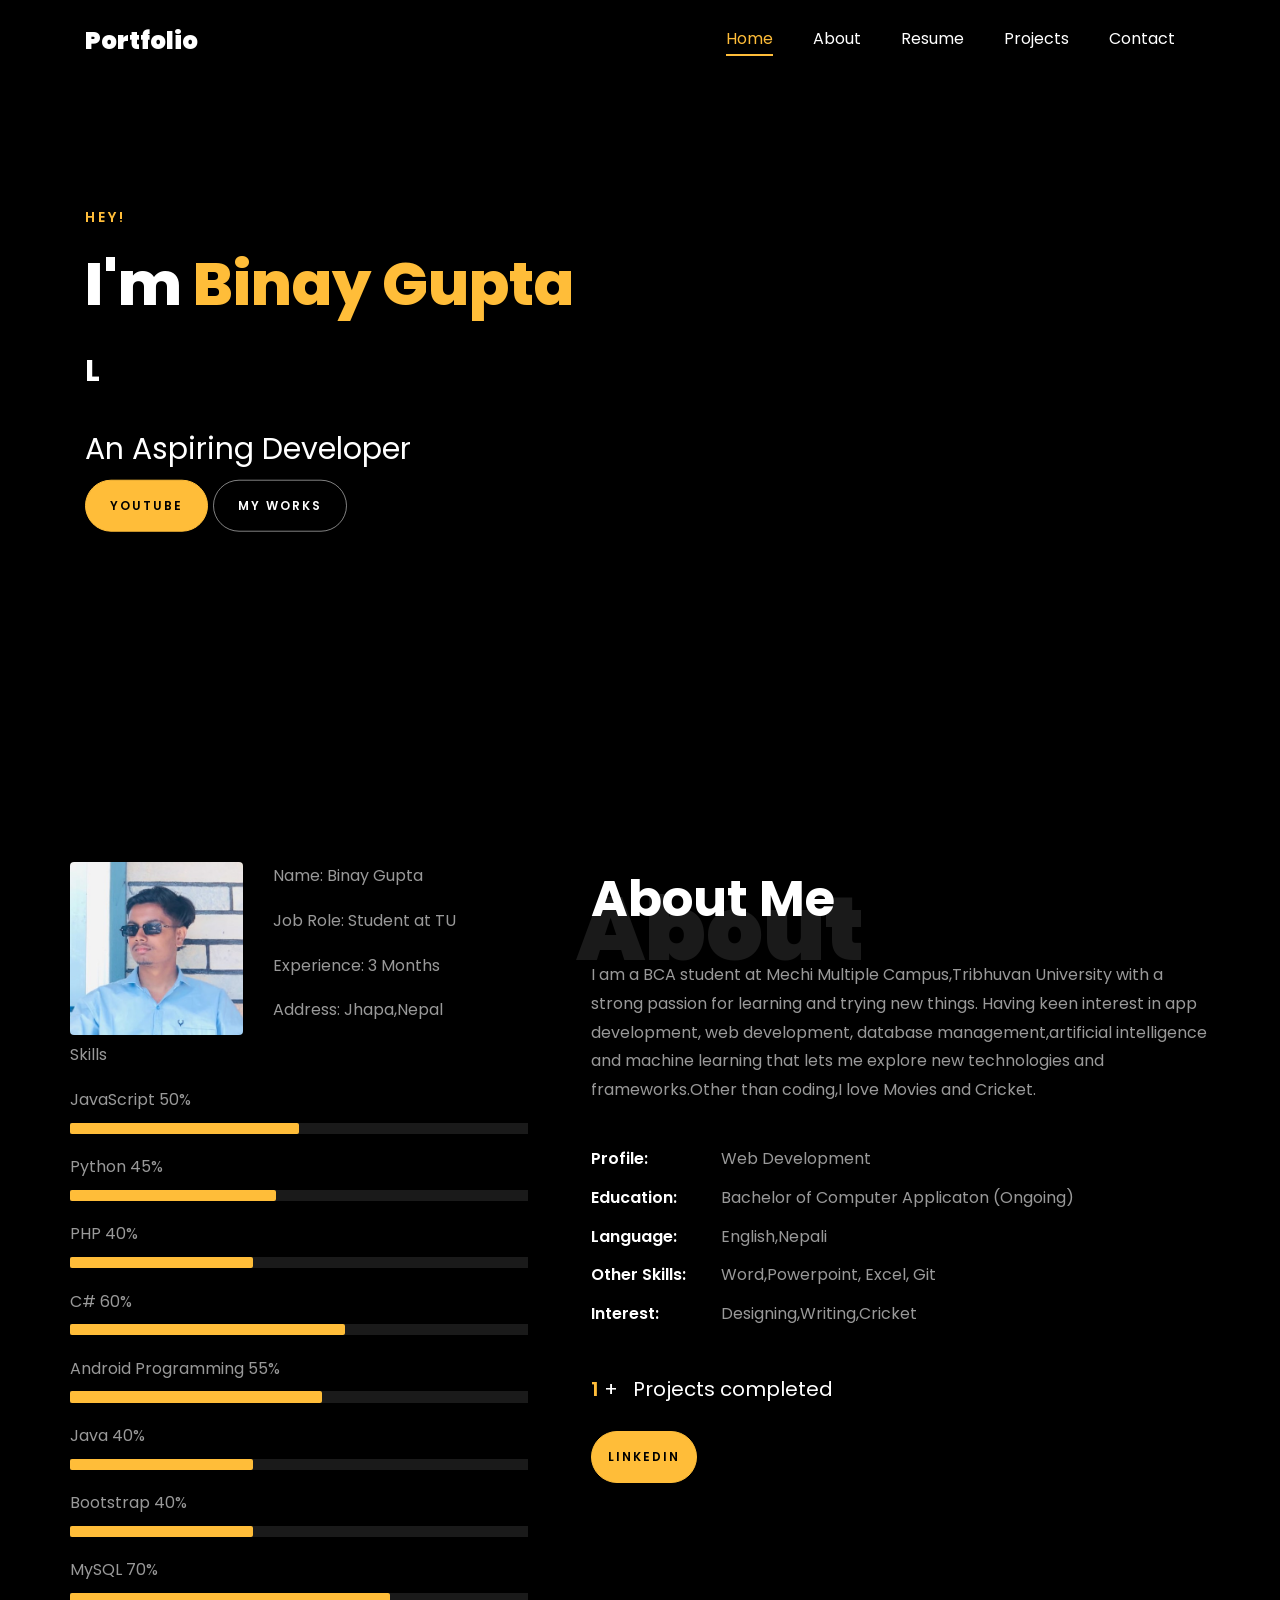
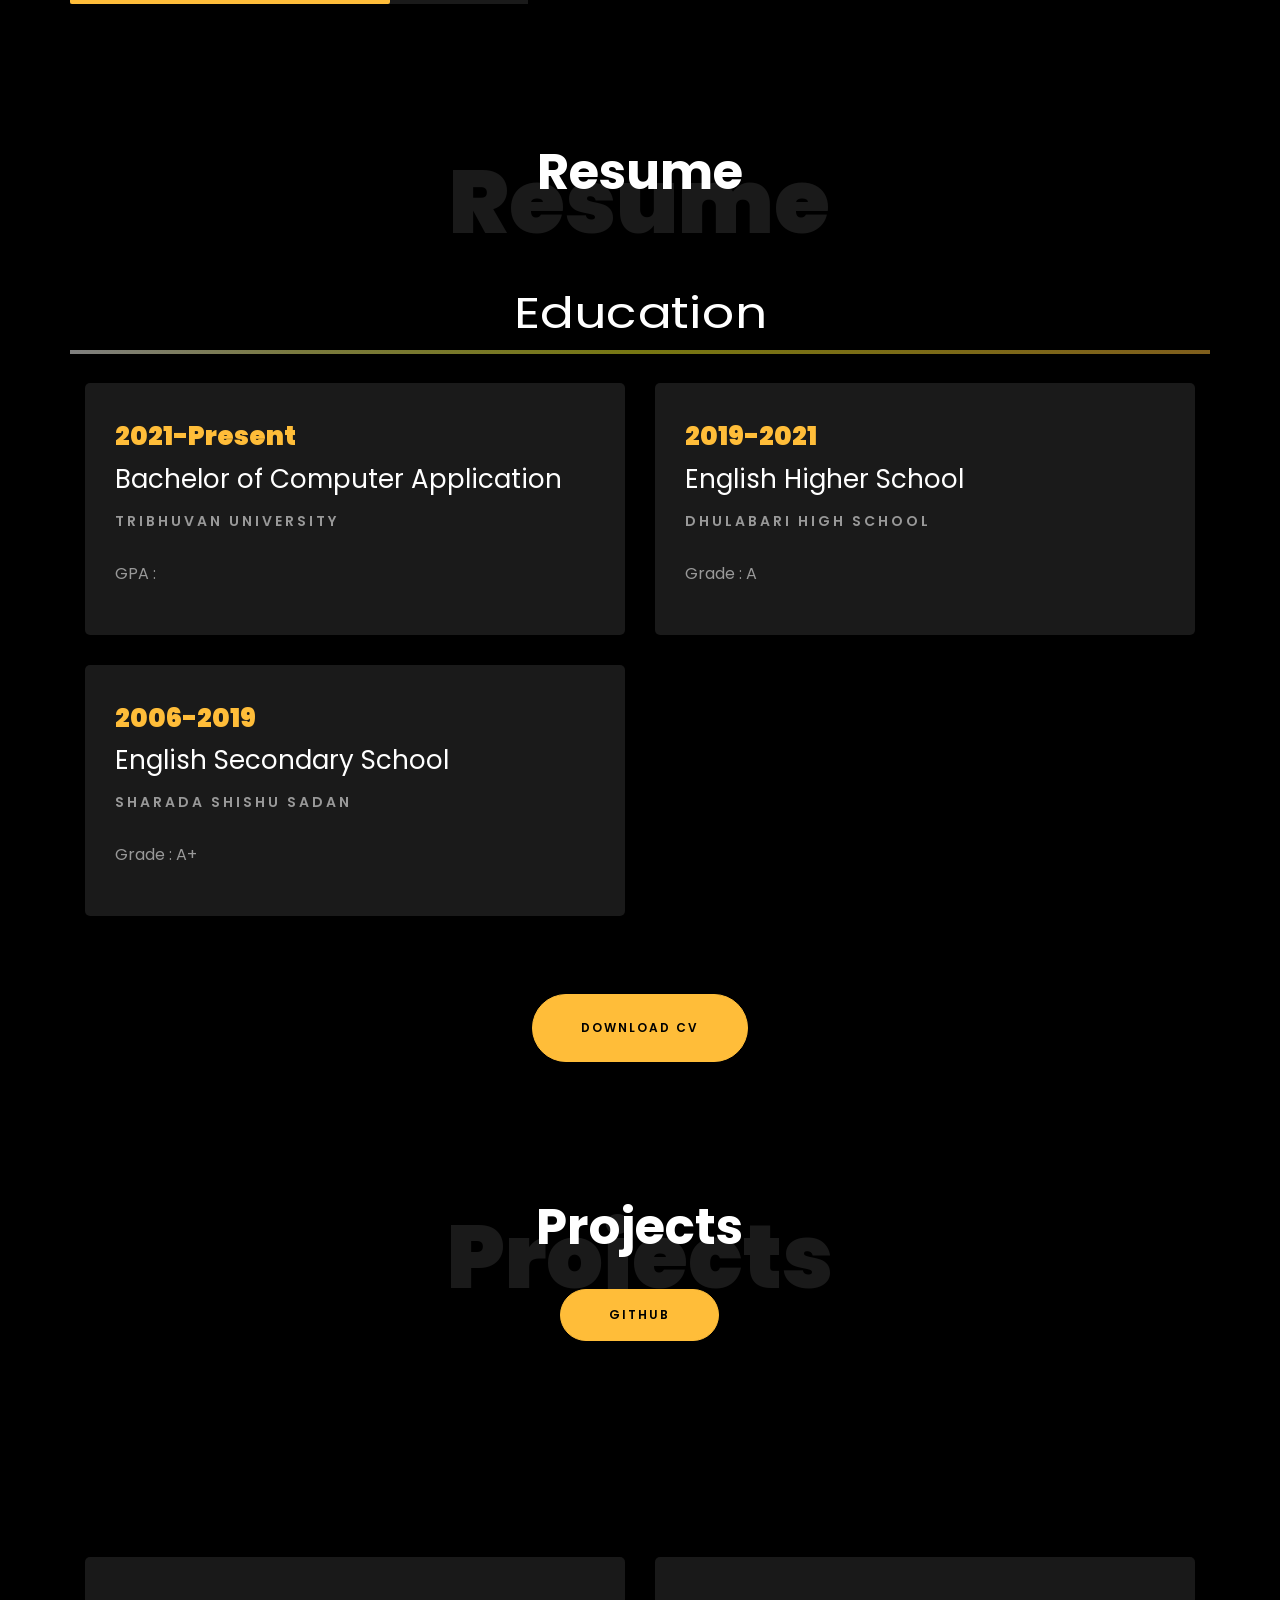
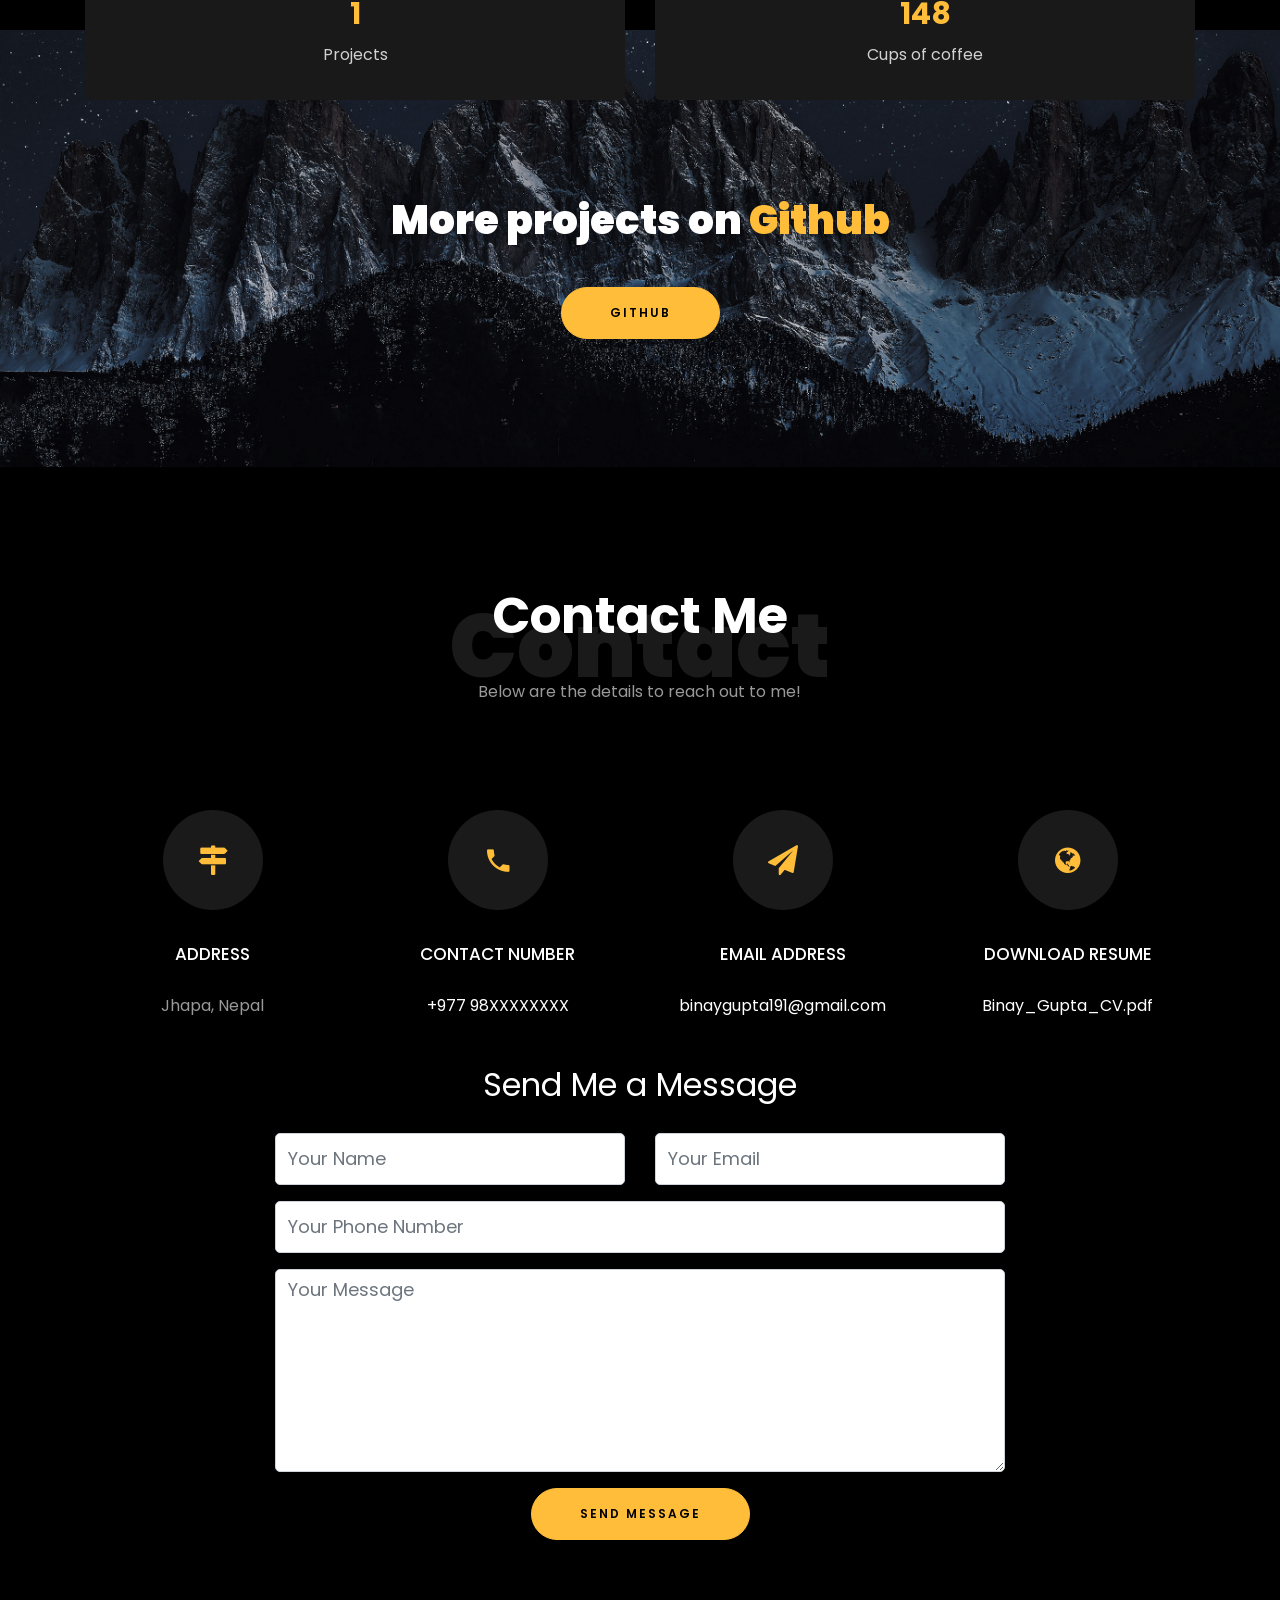
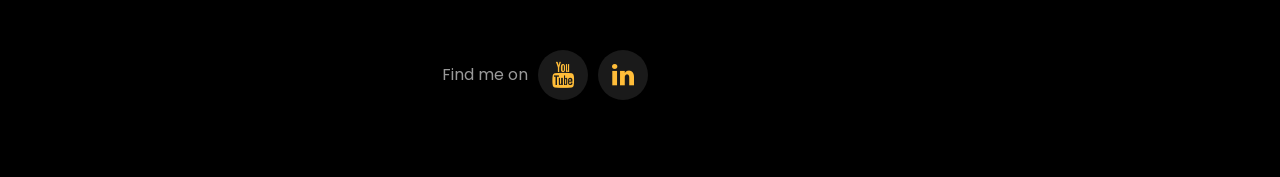
==== index.html @ c7f08f0a "Changed CV" ====
<!DOCTYPE html>
<html lang="en">
  <head>
    <title>Binay Gupta Portfolio</title>
    <meta charset="utf-8">
    <meta name="viewport" content="width=device-width, initial-scale=1, shrink-to-fit=no">
    
    <link href="https://fonts.googleapis.com/css?family=Poppins:100,200,300,400,500,600,700,800,900" rel="stylesheet">

    <link rel="stylesheet" href="css/open-iconic-bootstrap.min.css">
    <link rel="stylesheet" href="css/animate.css">
    
    <link rel="stylesheet" href="css/owl.carousel.min.css">
    <link rel="stylesheet" href="css/owl.theme.default.min.css">
    <link rel="stylesheet" href="css/magnific-popup.css">

    <link rel="stylesheet" href="css/aos.css">

    <link rel="stylesheet" href="css/ionicons.min.css">
    
    <link rel="stylesheet" href="css/flaticon.css">
    <link rel="stylesheet" href="css/icomoon.css">
    <link rel="stylesheet" href="css/style.css">



<style>

/*======================================
//--//-->   ABOUT
======================================*/

.about-mf .box-shadow-full {
  padding-top: 4rem;
  padding-bottom: 4rem;
}

.about-mf .about-img {
  margin-bottom: 2rem;
}

.about-mf .about-img img {
  margin-left: 10px;
}


.skill-mf .progress {
  /* background-color: #cde1f8; */
  margin: .5rem 0 1.2rem 0;
  border-radius: 0;
  height: .7rem;
}

.skill-mf .progress .progress-bar {
  height: .7rem;
  background-color: #ffbd39;
}


/* Animation styles */
#typing-animation {
  position: relative;
  font-size: 30px;
  font-weight: bold;
  color: rgb(255, 255, 255);
  overflow: hidden;
  white-space: nowrap;
  animation: typing 3s steps(20, end) infinite;
}

#typing-animation:before {
  content: "";
  /* position: absolute; */
  top: 0;
  left: 0;
  width: 0;
  height: 100%;
  background-color: #ccc;
  animation: typing-cursor 0.5s ease-in-out infinite;
}

@keyframes typing {
  from {
    width: 0;
  }
  to {
    width: 100%;
  }
}

@keyframes typing-cursor {
  from {
    width: 5px;
  }
  to {
    width: 0;
  }
}


/* project image zoom effect */

.zoom-effect {
  overflow: hidden;
  transition: transform 0.3s ease-out;
}

.zoom-effect:hover {
  transform: scale(1.1);
}


</style>


  </head>
  <body data-spy="scroll" data-target=".site-navbar-target" data-offset="300">
	  
	  
    <nav class="navbar navbar-expand-lg navbar-dark ftco_navbar ftco-navbar-light site-navbar-target" id="ftco-navbar">
	    <div class="container">
	      <a class="navbar-brand" href="index.html">Portfolio</a>
	      <button class="navbar-toggler js-fh5co-nav-toggle fh5co-nav-toggle" type="button" data-toggle="collapse" data-target="#ftco-nav" aria-controls="ftco-nav" aria-expanded="false" aria-label="Toggle navigation">
	        <span class="oi oi-menu"></span> Menu
	      </button>

	      <div class="collapse navbar-collapse" id="ftco-nav">
	        <ul class="navbar-nav nav ml-auto">
	          <li class="nav-item"><a href="#home-section" class="nav-link"><span>Home</span></a></li>
	          <li class="nav-item"><a href="#about-section" class="nav-link"><span>About</span></a></li>
	          <li class="nav-item"><a href="#resume-section" class="nav-link"><span>Resume</span></a></li>
	          <li class="nav-item"><a href="#project-section" class="nav-link"><span>Projects</span></a></li>
	          <li class="nav-item"><a href="#contact-section" class="nav-link"><span>Contact</span></a></li>
	        </ul>
	      </div>
	    </div>
	  </nav>
	  <section id="home-section" class="hero">
		  <div class="home-slider  owl-carousel">
	       <div class="slider-item ">
	      	<div class="overlay"></div>
	         <div class="container">
	          <div class="row d-md-flex no-gutters slider-text align-items-end justify-content-end" data-scrollax-parent="true">
	          	<div class="one-third js-fullheight order-md-last img" style="background-image:url(images/final.png);">
	          	 <div class="overlay"></div>
	          	</div>
		          <div class="one-forth d-flex  align-items-center ftco-animate" data-scrollax=" properties: { translateY: '70%' }">
		          	<div class="text">
		          		<span class="subheading">Hey!</span>
			            <h1 class="mb-4 mt-3">I'm <span>Binay Gupta</span></h1>

						<!-- Element to contain animated typing -->
						<span id="typing-animation"></span>

						<script>

						// Initialize the typing animation
						const typingAnimationElement = document.getElementById('typing-animation');

						// Create an array of typing text
						const typingTexts = [
						'Student  ',
						'Learner  ',
						'Developer ',
						];

						// Create a function to display the typing animation for a given text
						function playTypingAnimation(text) {
						// Loop through each character and add it to the element
						for (let i = 0; i < text.length; i++) {
							setTimeout(() => {
							typingAnimationElement.textContent += text[i];
							}, i * 200); // Increase the delay to slow down the typing animation
						}

						// Once the animation is complete, reset the text and start over
						setTimeout(() => {
							typingAnimationElement.textContent = '';
							playTypingAnimation(typingTexts[(typingTexts.indexOf(text) + 1) % typingTexts.length]);
						}, text.length * 200);
						}

						// Start the typing animation loop
						playTypingAnimation(typingTexts[0]);

						</script>

						<br>
						<br>
			            <h2>An Aspiring Developer</h2>
			            <p><a href="https://www.youtube.com" class="btn btn-primary py-3 px-4">YouTube</a> 
							<a href="https://github.com/rohitgupt10" class="btn btn-white btn-outline-white py-3 px-4">My works</a></p>
		            </div>
		          </div>
	        	</div>
	        </div>
	      </div>
		</div>
    </section>



    <section class="ftco-about img ftco-section ftco-no-pb" id="about-section">
    	<div class="container">
			<div class="row">
				<div class="row d-flex align-items-stretch">
				<!-- <div class="row d-flex"> -->
					<div class="col-md-6 col-lg-5 d-flex">
						<div class="img-about img d-flex align-items-stretch">
							<div class="overlay">
								<div class="row">
									<div class="col-sm-6 col-md-5">
									  <div class="about-img">
										<img src="images/aboutme.jpg" class="img-fluid rounded b-shadow-a" alt="Loading...">
									  </div>
									</div>
									<!-- Details next to profile image -->
									<div class="col-sm-6 col-md-7">
									  <div class="about-info">
										<p><span class="title-s">Name: </span> <span>Binay Gupta</span></p>
										<p><span class="title-s">Job Role: </span> <span>Student at TU</span></p>
										<p><span class="title-s">Experience: </span> <span>3 Months</span></p>
										<p><span class="title-s">Address: </span> <span>Jhapa,Nepal</span></p>
									  </div>
									</div>
								  </div>

								<div class="skill-mf">
									<p class="title-s">Skills</p>
									<span>JavaScript</span> <span class="pull-right">50%</span>
									<div class="progress">
										<div class="progress-bar" role="progressbar" style="width: 50%;" aria-valuenow="50" aria-valuemin="0"
											aria-valuemax="100"></div>
									</div>

									<span>Python</span> <span class="pull-right">45%</span>
									<div class="progress">
										<div class="progress-bar" role="progressbar" style="width: 45%;" aria-valuenow="45" aria-valuemin="0"
											aria-valuemax="100"></div>
									</div>
									
									<span>PHP</span> <span class="pull-right">40%</span>
									<div class="progress">
										<div class="progress-bar" role="progressbar" style="width: 40%" aria-valuenow="40" aria-valuemin="0"
											aria-valuemax="100"></div>
									</div>
									
									<span>C#</span> <span class="pull-right">60%</span>
									<div class="progress">
										<div class="progress-bar" role="progressbar" style="width: 60%" aria-valuenow="60" aria-valuemin="0"
											aria-valuemax="100"></div>
									</div>
									
									<span>Android Programming</span> <span class="pull-right">55%</span>
									<div class="progress">
										<div class="progress-bar" role="progressbar" style="width: 55%" aria-valuenow="55" aria-valuemin="0"
											aria-valuemax="100"></div>
									</div>
									
									<span>Java</span> <span class="pull-right">40%</span>
									<div class="progress">
										<div class="progress-bar" role="progressbar" style="width: 40%" aria-valuenow="40" aria-valuemin="0"
											aria-valuemax="100"></div>
									</div>
									<span>Bootstrap</span> <span class="pull-right">40%</span>
									<div class="progress">
										<div class="progress-bar" role="progressbar" style="width: 40%" aria-valuenow="40" aria-valuemin="0"
											aria-valuemax="100"></div>
									</div>
									<span>MySQL</span> <span class="pull-right">70%</span>
									<div class="progress">
										<div class="progress-bar" role="progressbar" style="width: 70%" aria-valuenow="70" aria-valuemin="0"
											aria-valuemax="100"></div>
									</div>
									
								</div>
							</div>
						</div>
					</div>
					
					<div class="col-md-6 col-lg-7 pl-lg-5 pb-5">
						<div class="row justify-content-start pb-3">
							<div class="col-md-12 heading-section ftco-animate">
								
								<h1 class="big">About</h1>
								<h2 class="mb-4">About Me</h2>
								
								<p>I am a BCA student at Mechi Multiple Campus,Tribhuvan University with a strong passion for learning and trying new things.
									 Having keen interest in app development, web development, database management,artificial intelligence and machine learning that lets me explore 
									  new technologies and frameworks.Other than coding,I love Movies and Cricket.</p>
								<ul class="about-info mt-4 px-md-0 px-2">
									<li class="d-flex"><span>Profile:</span> <span>Web Development</span></li>
									<!-- <li class="d-flex"><span>Domain:</span> <span>Retail, Ecommerce, BFSI &amp; Digital Marketing</span></li> -->
									<li class="d-flex"><span>Education:</span> <span>Bachelor of Computer Applicaton (Ongoing)</span></li>
									<li class="d-flex"><span>Language:</span> <span>English,Nepali</span></li>
									<!-- <li class="d-flex"><span>BI Tools:</span> <span>Microsoft Power BI, Looker &amp; Tableau</span></li> -->
									<li class="d-flex"><span>Other Skills:</span> <span>Word,Powerpoint, Excel, Git</span></li>
									<li class="d-flex"><span>Interest:</span> <span>Designing,Writing,Cricket</span></li>
									
								</ul>
							</div>
						</div>


						<div class="counter-wrap ftco-animate d-flex mt-md-3">
							<div class="text">
								<p class="mb-4">
									<span class="number" data-number="5">0</span> <span>+</span>
									<span>&nbsp; Projects completed</span>
								</p>
								<p><a href="https://www.linkedin.com/in/binay-gupta-4a14542b4/" class="btn btn-primary py-3 px-3">LinkedIn</a></p>
							</div>
						</div>
					</div>
				</div>
			</div>
		</div>
    </section>



	
    <section class="ftco-section ftco-no-pb" id="resume-section">
    	<div class="container">
    		<div class="row justify-content-center pb-5">
          <div class="col-md-10 heading-section text-center ftco-animate">
          	<h1 class="big big-2">Resume</h1>
            <h2 class="mb-4">Resume</h2>
          </div>
        </div>

		<div class="row">
			<h1 class="big-4">Education</h1>
			<div class="underline"></div>
		</div>
		<br>
		
			<div class="row">
    			<div class="col-md-6">
    				<div class="resume-wrap ftco-animate">
    					<span class="date">2021-Present</span>
    					<h2>Bachelor of Computer Application</h2>
    					<span class="position">Tribhuvan University</span>
    					<p class="mt-4">GPA : </p>
    				</div>
    			</div>

    			<div class="col-md-6">
    				<div class="resume-wrap ftco-animate">
    					<span class="date">2019-2021</span>
    					<h2>English Higher School</h2>
    					<span class="position">Dhulabari High School</span>
    					<p class="mt-4">Grade : A </p>
    				</div>
				</div>

				<div class="col-md-6">
    				<div class="resume-wrap ftco-animate">
    					<span class="date">2006-2019</span>
    					<h2>English Secondary School</h2>
    					<span class="position">Sharada Shishu Sadan</span>
    					<p class="mt-4">Grade : A+ </p>
    				</div>
				</div>
    		</div>

    		<div class="row justify-content-center mt-5">
    			<div class="col-md-6 text-center ftco-animate">
    				<p><a href="assets/pdf/Binay_Gupta_CV.pdf" class="btn btn-primary py-4 px-5" download>Download CV</a></p>
    			</div>
    		</div>
    	</div>
    </section>

   

    <section class="ftco-section" id="project-section">
      <div class="container">
        <div class="row justify-content-center mb-5 pb-5">
          <div class="col-md-7 heading-section text-center ftco-animate">
            <h1 class="big big-2">Projects</h1>
            <h2 class="mb-4">Projects</h2>
            <h5><a href="https://github.com/rohitgupt10" class="btn btn-primary py-3 px-5">Github</a></h5>
          </div>
        </div>
    </section>

	<section class="ftco-section ftco-no-pt ftco-no-pb ftco-counter img" id="section-counter">
      <div class="container">
		<div class="row d-md-flex align-items-center">



          <div class="col-md d-flex justify-content-center counter-wrap ftco-animate">
            <div class="block-18">
              <div class="text">
                <strong class="number" data-number="5">0</strong>
                <span>Projects</span>
              </div>
            </div>
          </div>



          <div class="col-md d-flex justify-content-center counter-wrap ftco-animate">
            <div class="block-18">
              <div class="text">
                <strong class="number" data-number="593">0</strong>
                <span>Cups of coffee</span>
              </div>
            </div>
          </div>
        </div>
      </div>
	
	      <div class="ftco-section ftco-hireme img margin-top" style="background-image: url(images/bg_1.jpg)">
				<div class="row justify-content-center">
					<div class="col-md-7 ftco-animate text-center">
						<h2>More projects on<span> Github  </span> </h2>
						<br>
						<p><a href="https://github.com/rohitgupt10" class="btn btn-primary py-3 px-5">GitHub</a></p>
					</div>
				</div>
	      </div>
		</div>
	</section>



    <section class="ftco-section contact-section ftco-no-pb" id="contact-section">
      <div class="container">
      	<div class="row justify-content-center mb-5 pb-3">
          <div class="col-md-7 heading-section text-center ftco-animate">
            <h1 class="big big-2">Contact</h1>
            <h2 class="mb-4">Contact Me</h2>
            <p>Below are the details to reach out to me!</p>
          </div>
        </div>

        <div class="row d-flex contact-info mb-5">
          <div class="col-md-6 col-lg-3 d-flex ftco-animate">
          	<div class="align-self-stretch box p-4 text-center">
          		<div class="icon d-flex align-items-center justify-content-center">
          			<span class="icon-map-signs"></span>
          		</div>
          		<h3 class="mb-4">Address</h3>
	            <p>Jhapa, Nepal</p>
	          </div>
          </div>
          <div class="col-md-6 col-lg-3 d-flex ftco-animate">
          	<div class="align-self-stretch box p-4 text-center">
          		<div class="icon d-flex align-items-center justify-content-center">
          			<span class="icon-phone2"></span>
          		</div>
          		<h3 class="mb-4">Contact Number</h3>
	            <p><a href="tel://0101010101">+977 98XXXXXXXX</a></p>
	          </div>
          </div>
          <div class="col-md-6 col-lg-3 d-flex ftco-animate">
          	<div class="align-self-stretch box p-4 text-center">
          		<div class="icon d-flex align-items-center justify-content-center">
          			<span class="icon-paper-plane"></span>
          		</div>
          		<h3 class="mb-4">Email Address</h3>
	            <p><a href="mailto:info@yoursite.com">binaygupta191@gmail.com</a></p>
	          </div>
          </div>
          <div class="col-md-6 col-lg-3 d-flex ftco-animate">
          	<div class="align-self-stretch box p-4 text-center">
          		<div class="icon d-flex align-items-center justify-content-center">
          			<span class="icon-globe"></span>
          		</div>
          		<h3 class="mb-4">Download Resume</h3>
	            <p><a href="assets/pdf/Binay_Gupta_CV.pdf" download>Binay_Gupta_CV.pdf</a></p>
	          </div>
          </div>

		  <div class="container">
			<div class="row justify-content-center">
				<div class="col-md-8 ftco-animate">
					<h2 class="mb-4 text-center">Send Me a Message</h2>
					<form action="https://formspree.io/f/mrbpyaby" method="POST">
						<div class="row">
							<div class="col-md-6">
								<div class="form-group">
									<input type="text" name="name" class="form-control" placeholder="Your Name" required>
								</div>
							</div>
							<div class="col-md-6">
								<div class="form-group">
									<input type="email" name="email" class="form-control" placeholder="Your Email" required>
								</div>
							</div>
						</div>
						<div class="form-group">
							<input type="text" name="phone" class="form-control" placeholder="Your Phone Number" required>
						</div>
						<div class="form-group">
							<textarea name="message" cols="30" rows="7" class="form-control" placeholder="Your Message" required></textarea>
						</div>
						<div class="form-group text-center">
							<button type="submit" class="btn btn-primary py-3 px-5">Send Message</button>
						</div>
					</form>
				</div>
			</div>
			<br>
			<br>
				<br>
					<ul class="ftco-footer-social list-unstyled d-flex justify-content-center align-items-center mb-0">
					  <li class="ftco-animate normal-txt">Find me on  </li>
					  <li class="ftco-animate"><a href="https://www.youtube.com"><span class="icon-youtube"></span></a></li>
					  <li class="ftco-animate"><a href="https://www.linkedin.com/in/binay-gupta-4a14542b4/"><span class="icon-linkedin"></span></a></li>  
					  <li class="ftco-animate"><a href="https://x.com/rohitgu33067524"><span class="icon-twitter"></span></a></li>
					  <li class="ftco-animate"><a href="https://www.facebook.com/profile.php?id=100010719257894"><span class="icon-facebook"></span></a></li>
				      <li class="ftco-animate"><a href="https://www.instagram.com/r0hitgupta10/"><span class="icon-instagram"></span></a></li>
					</ul>
				<br>
		   </div>
   </div>
 </section>


 
	



  <!-- loader -->
  <div id="ftco-loader" class="show fullscreen"><svg class="circular" width="48px" height="48px"><circle class="path-bg" cx="24" cy="24" r="22" fill="none" stroke-width="4" stroke="#eeeeee"/><circle class="path" cx="24" cy="24" r="22" fill="none" stroke-width="4" stroke-miterlimit="10" stroke="#F96D00"/></svg></div>


  <script src="js/jquery.min.js"></script>
  <script src="js/jquery-migrate-3.0.1.min.js"></script>
  <script src="js/popper.min.js"></script>
  <script src="js/bootstrap.min.js"></script>
  <script src="js/jquery.easing.1.3.js"></script>
  <script src="js/jquery.waypoints.min.js"></script>
  <script src="js/jquery.stellar.min.js"></script>
  <script src="js/owl.carousel.min.js"></script>
  <script src="js/jquery.magnific-popup.min.js"></script>
  <script src="js/aos.js"></script>
  <script src="js/jquery.animateNumber.min.js"></script>
  <script src="js/scrollax.min.js"></script>
  
  <script src="js/main.js"></script>
  <script src="js/form-handler.js"></script>
    
  </body>
</html>
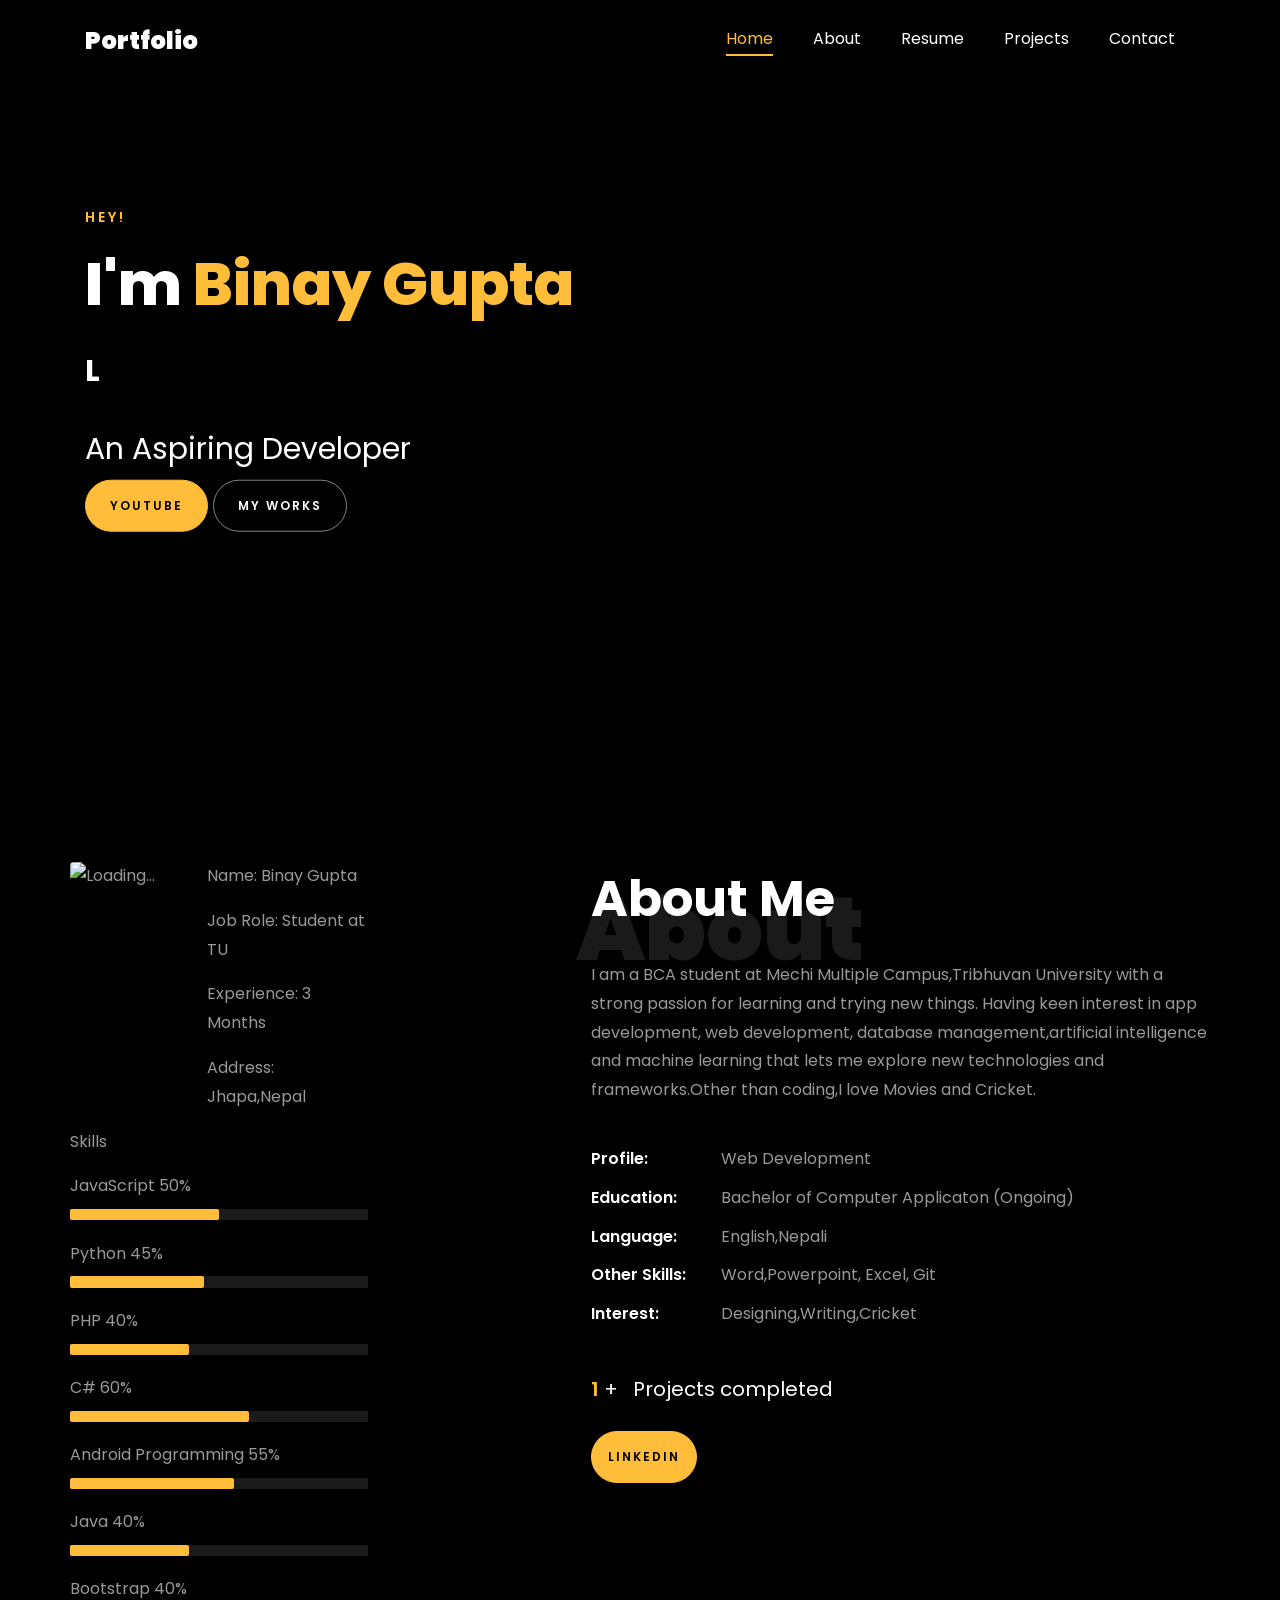
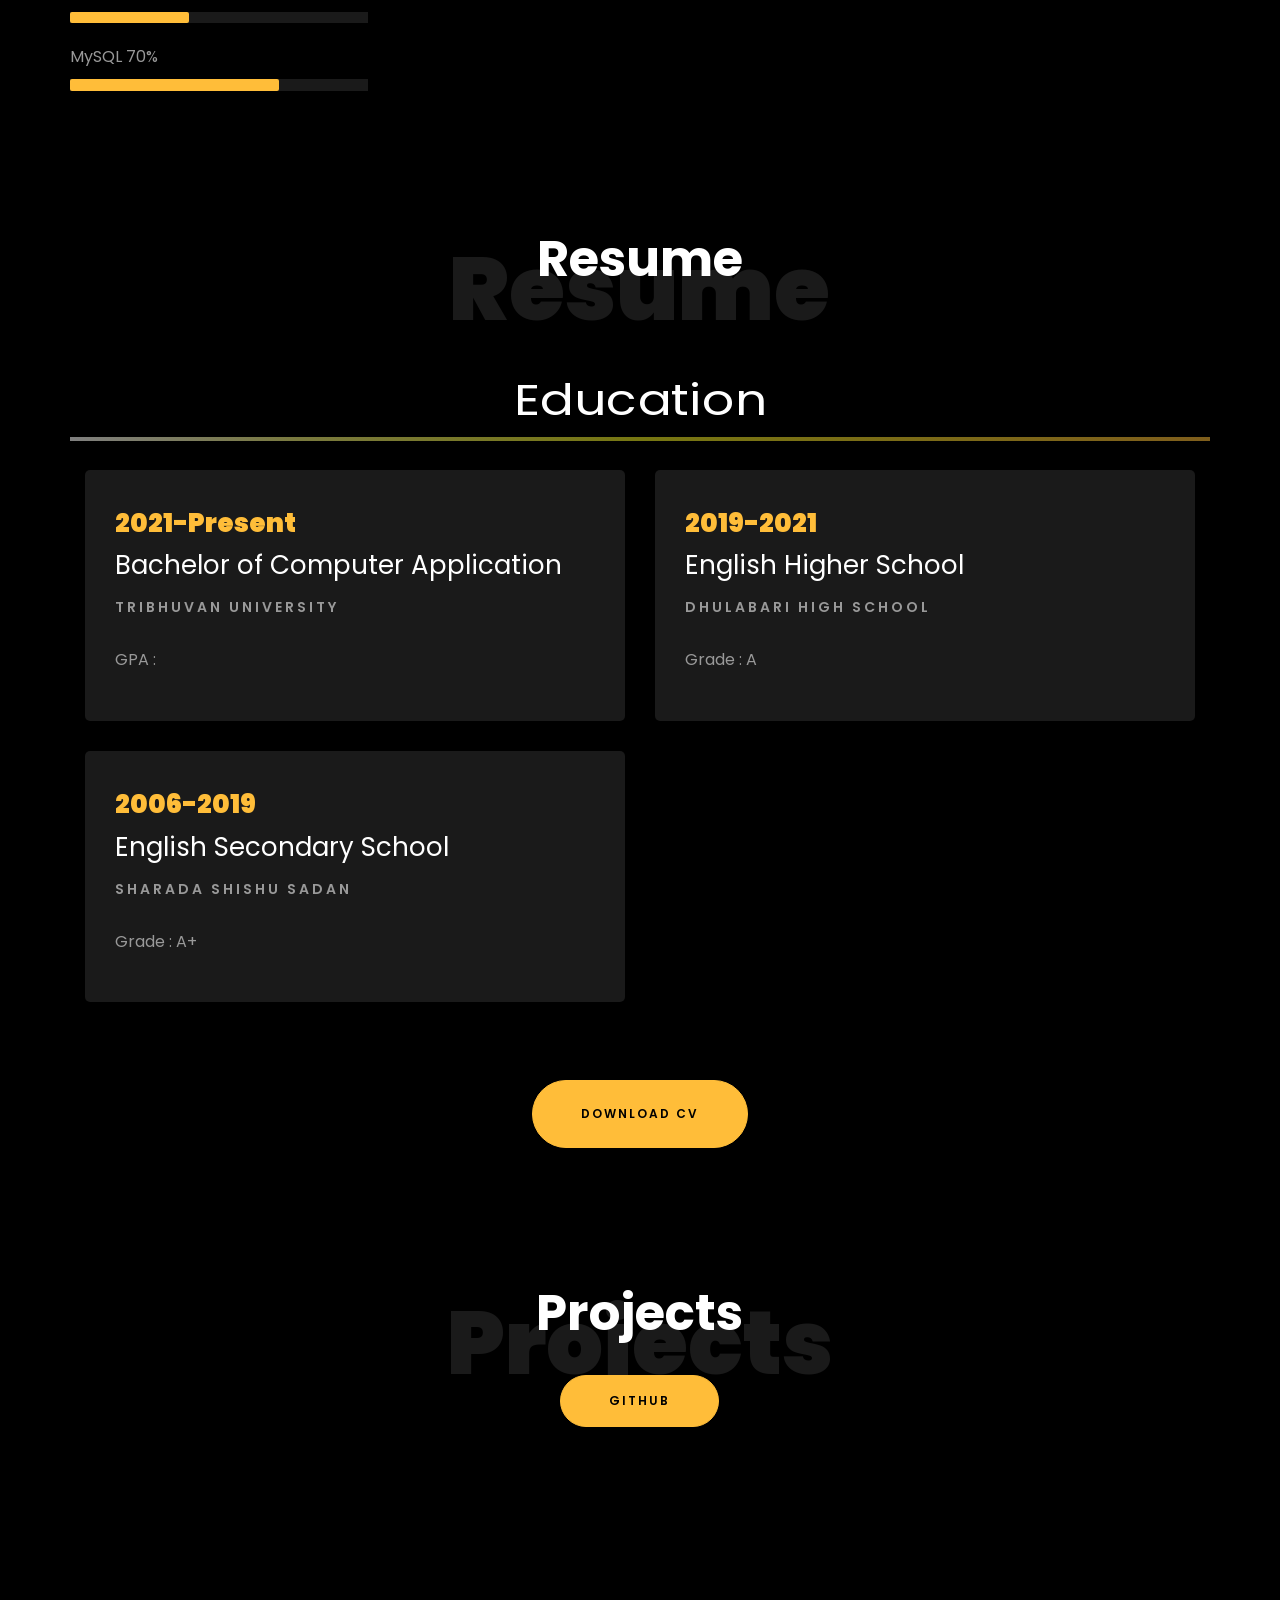
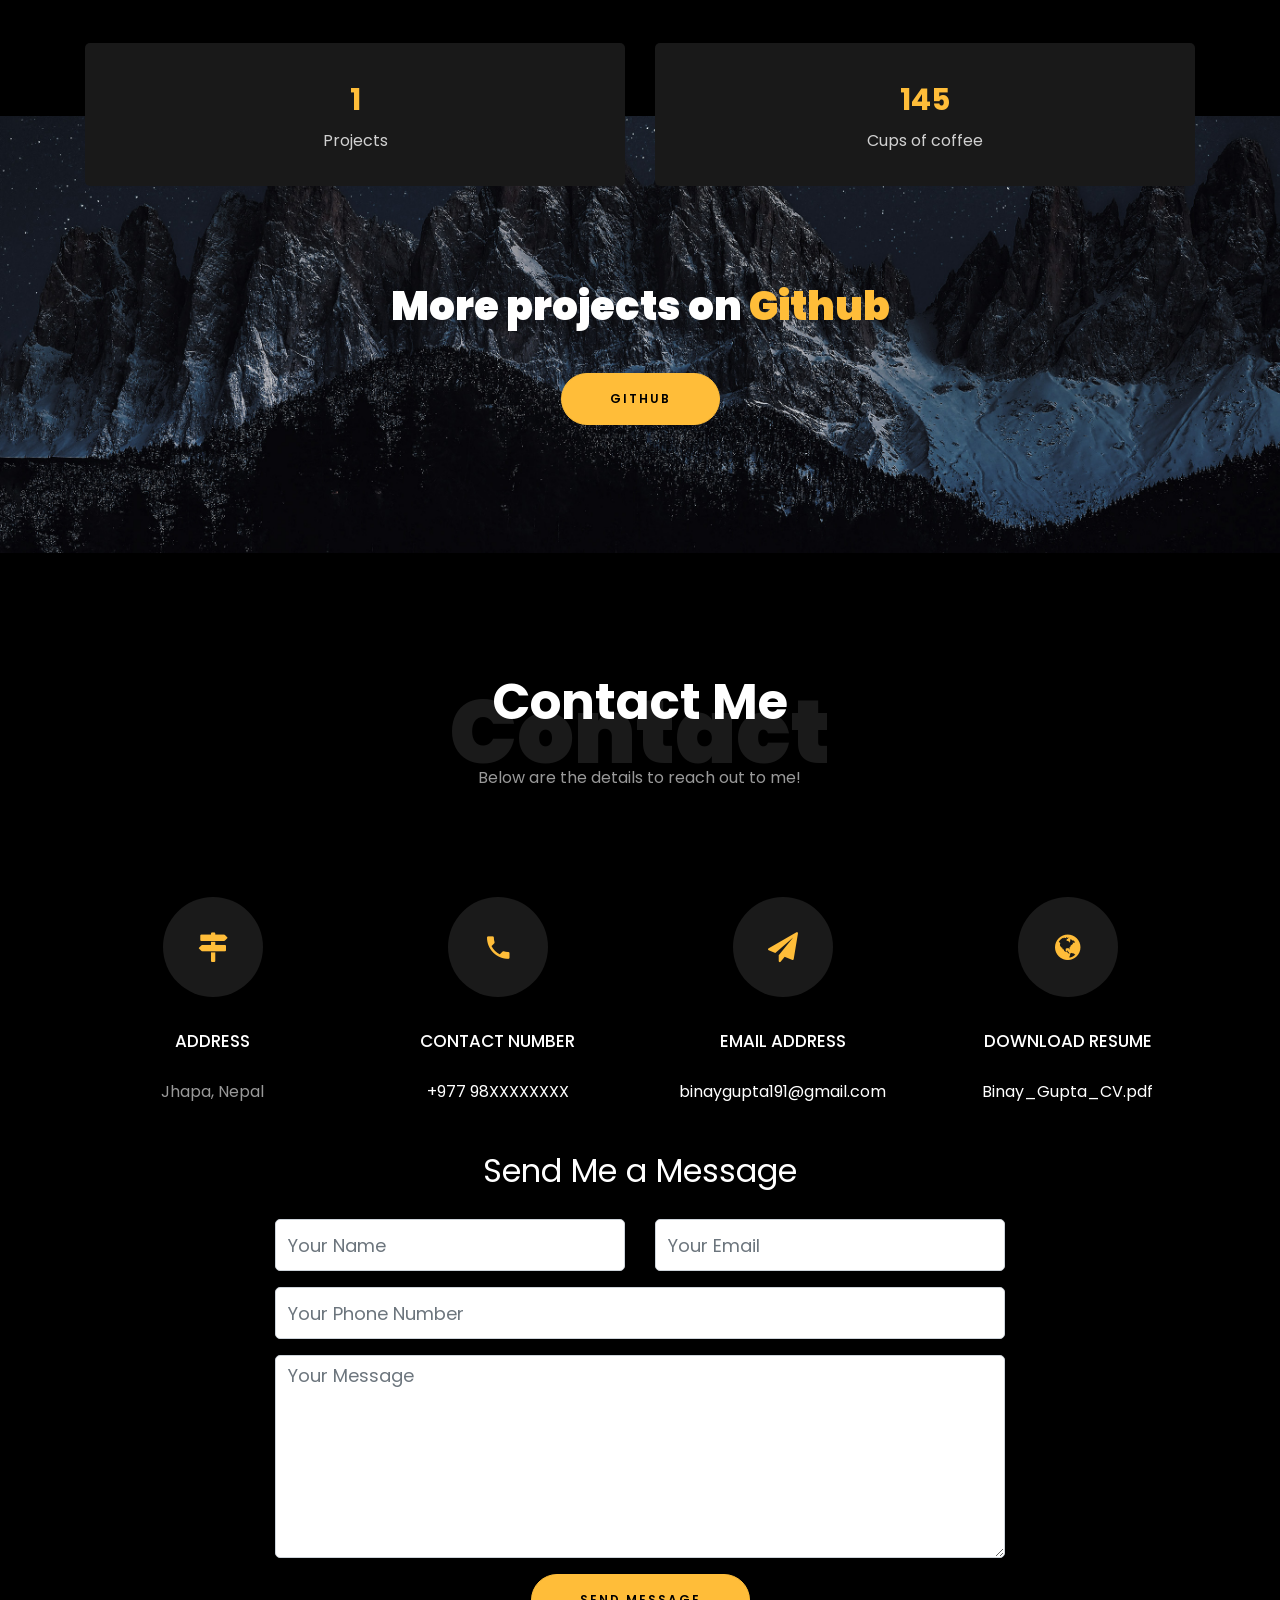
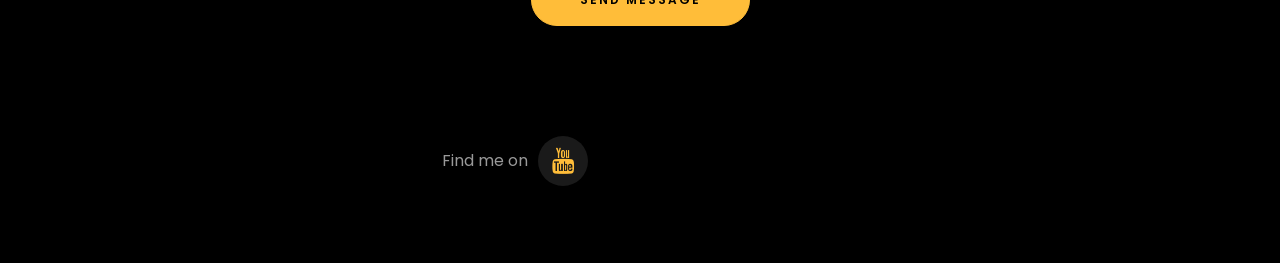
==== commit 81982e75: "changed pfp" ====
--- a/index.html
+++ b/index.html
@@ -211,7 +211,7 @@
 								<div class="row">
 									<div class="col-sm-6 col-md-5">
 									  <div class="about-img">
-										<img src="images/aboutme.jpg" class="img-fluid rounded b-shadow-a" alt="Loading...">
+										<img src="images/Me Dayglow.png" class="img-fluid rounded b-shadow-a" alt="Loading...">
 									  </div>
 									</div>
 									<!-- Details next to profile image -->
@@ -323,11 +323,11 @@
     <section class="ftco-section ftco-no-pb" id="resume-section">
     	<div class="container">
     		<div class="row justify-content-center pb-5">
-          <div class="col-md-10 heading-section text-center ftco-animate">
-          	<h1 class="big big-2">Resume</h1>
-            <h2 class="mb-4">Resume</h2>
-          </div>
-        </div>
+				<div class="col-md-10 heading-section text-center ftco-animate">
+					<h1 class="big big-2">Resume</h1>
+					<h2 class="mb-4">Resume</h2>
+				</div> 
+            </div>
 
 		<div class="row">
 			<h1 class="big-4">Education</h1>
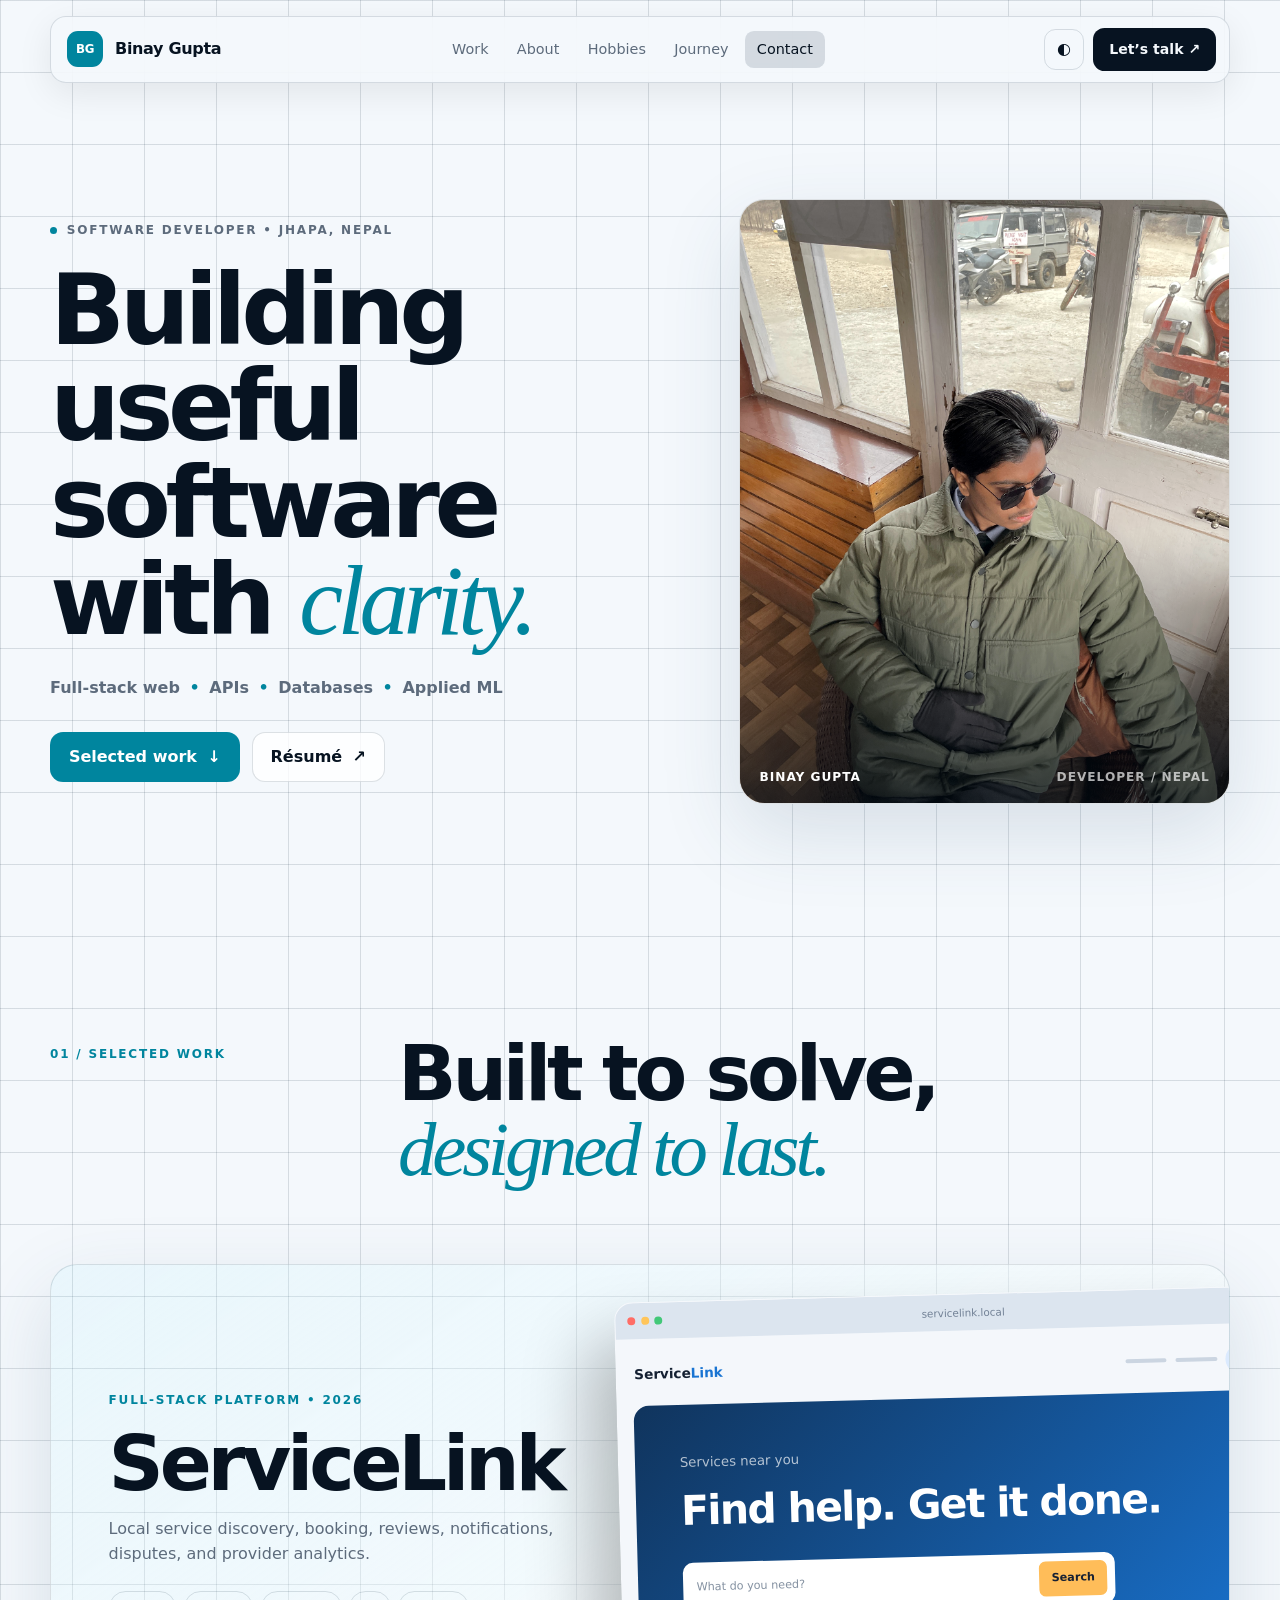
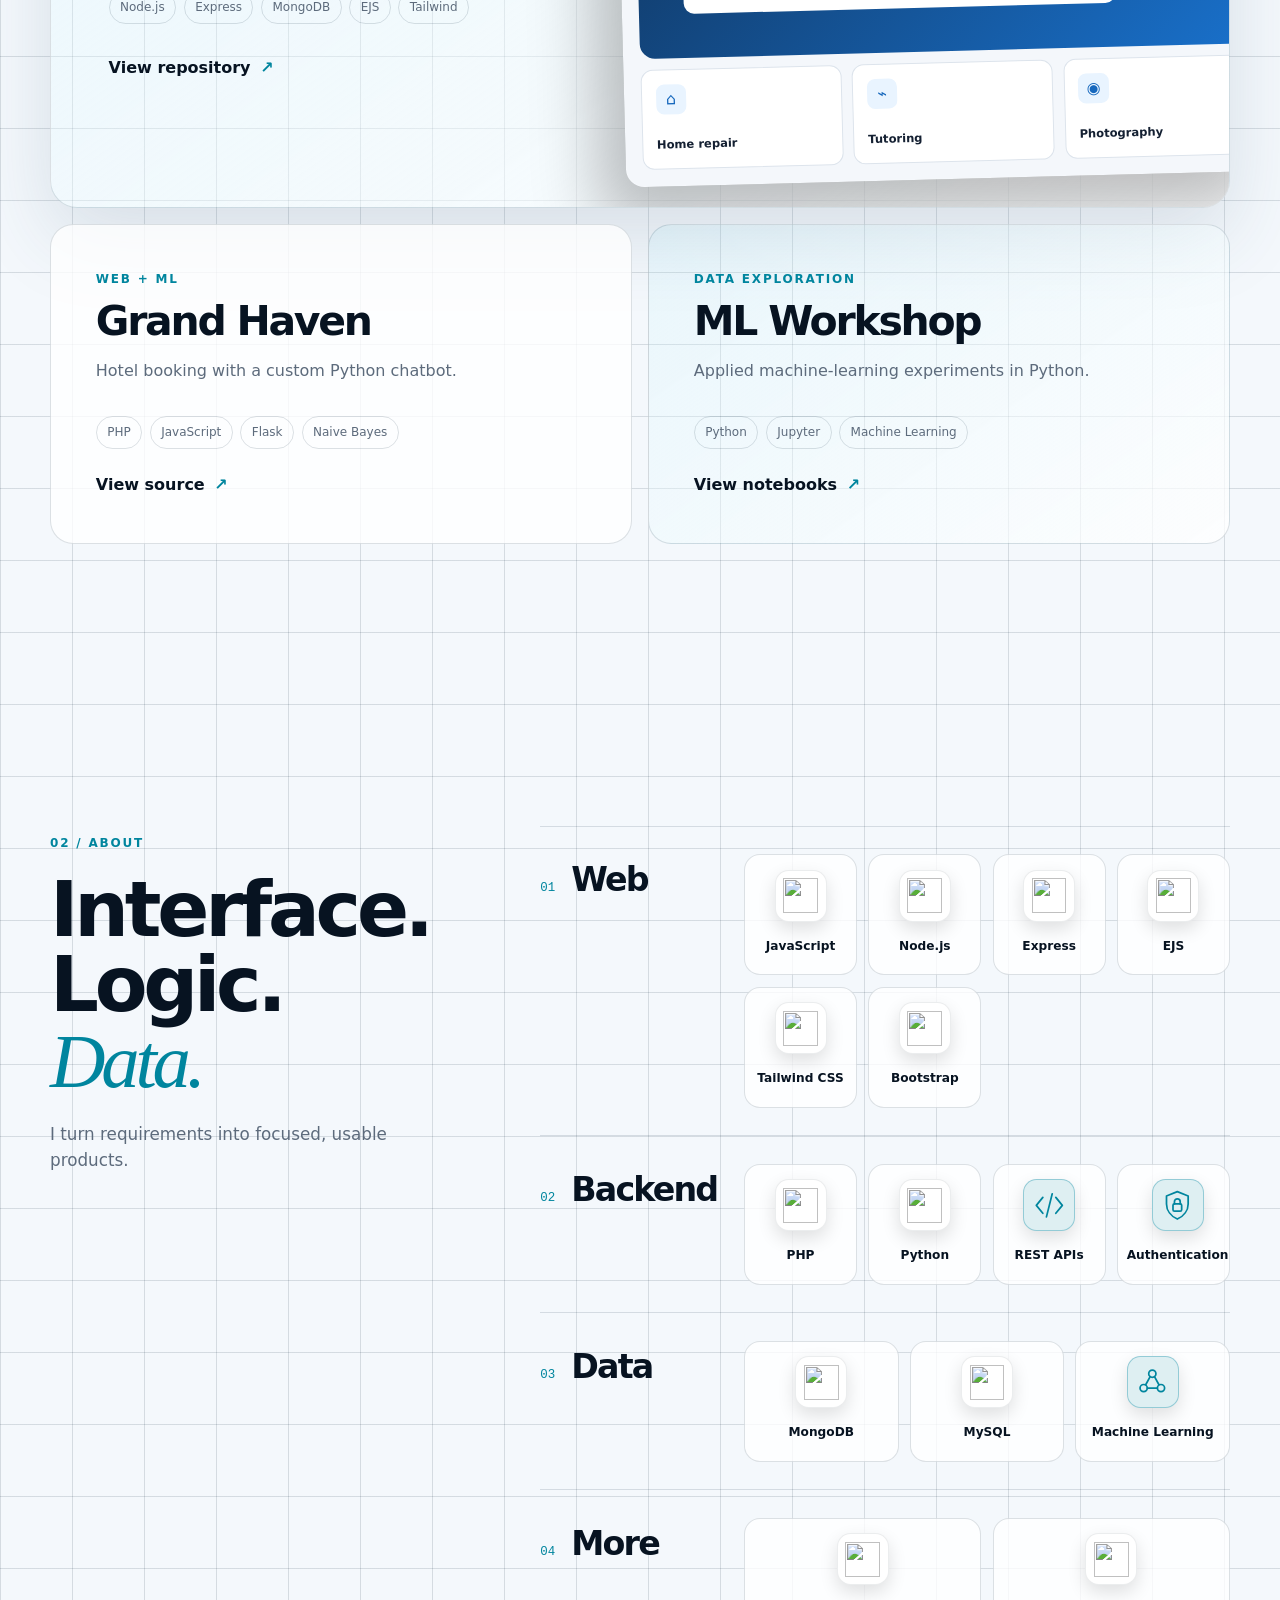
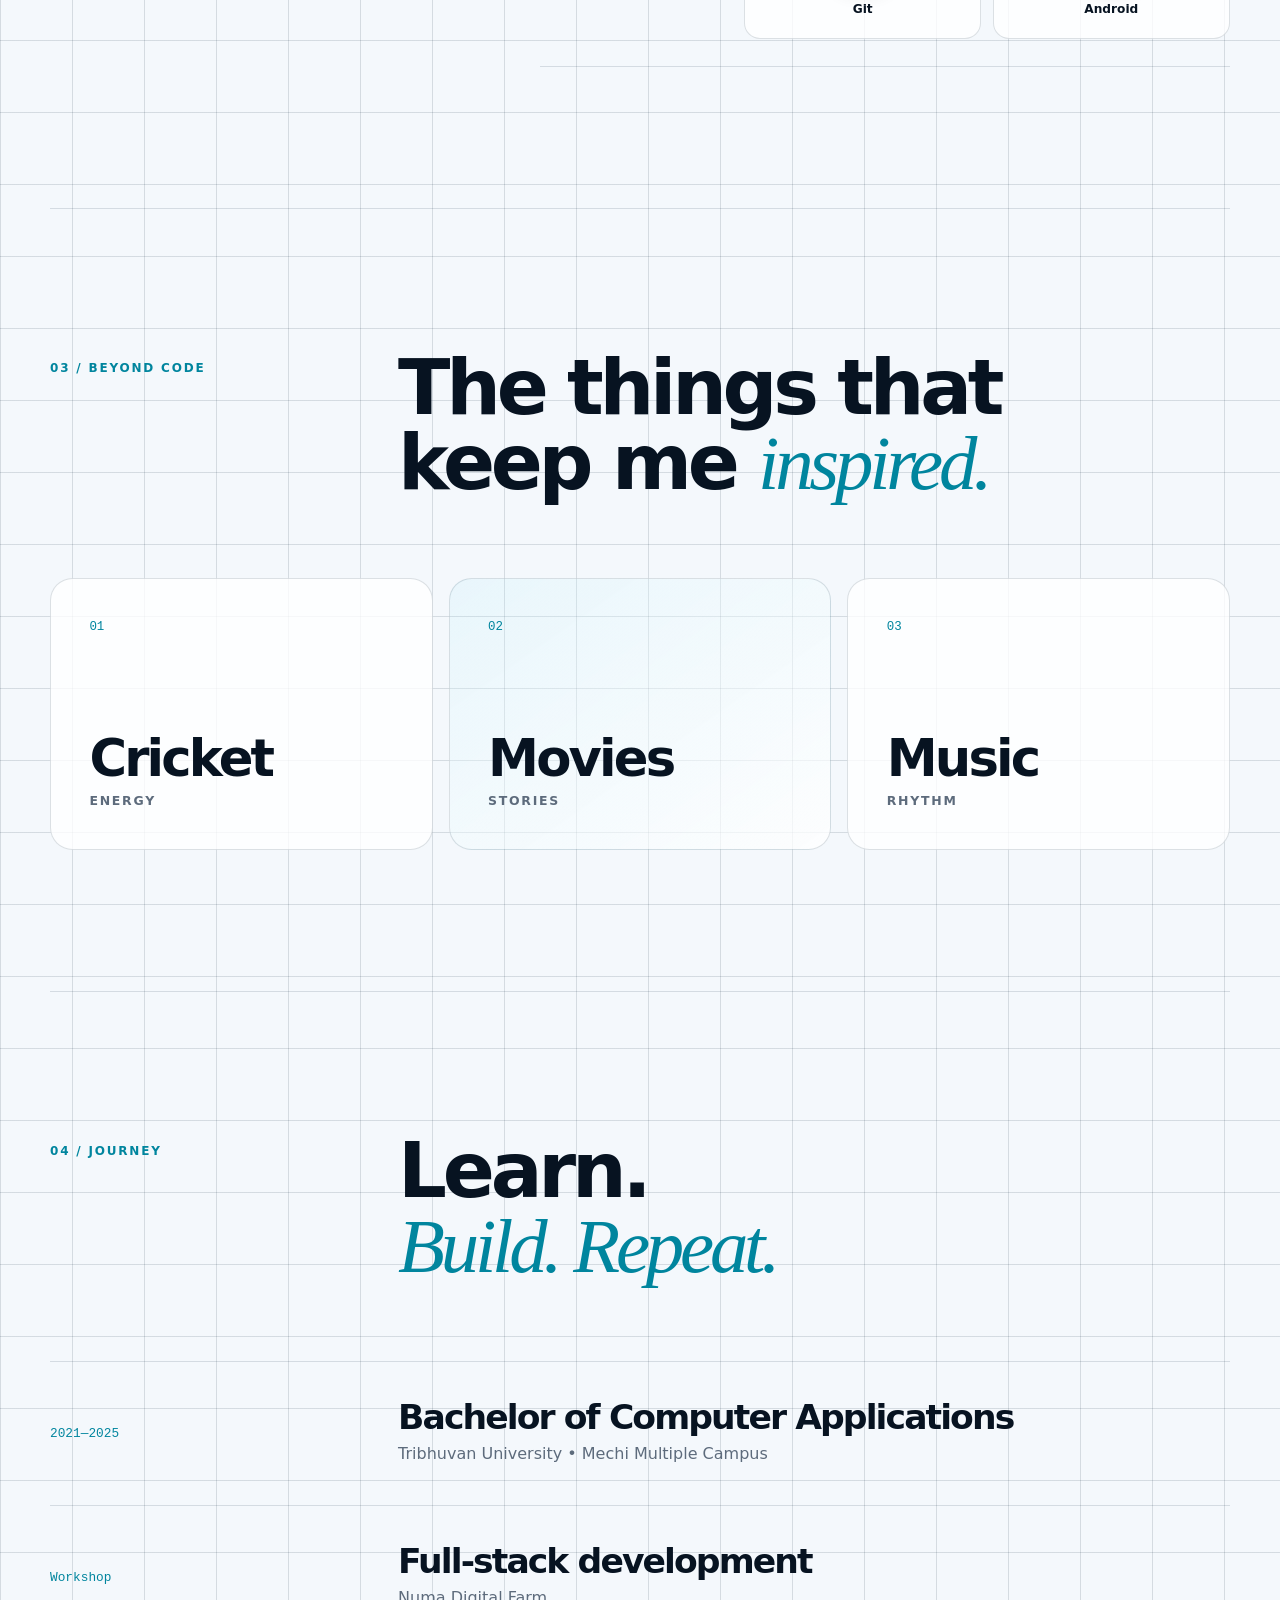
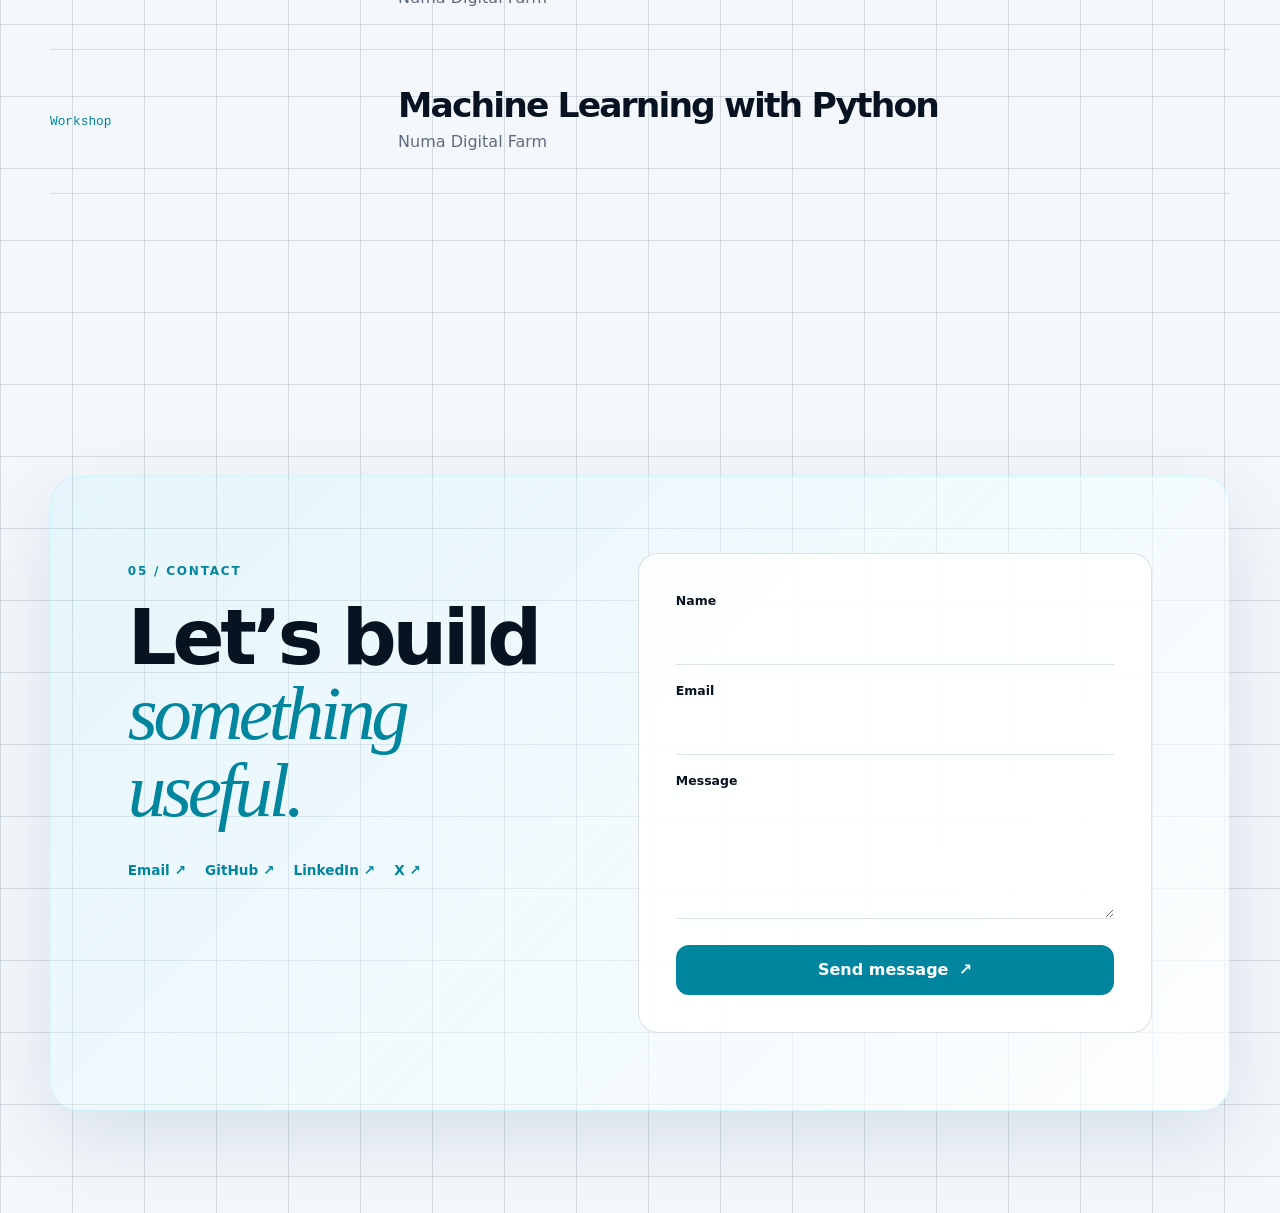
==== commit ed01174d: "Redesigned" ====
--- a/index.html
+++ b/index.html
@@ -1,550 +1,556 @@
-<!DOCTYPE html>
-<html lang="en">
+<!doctype html>
+<html lang="en" data-theme="dark">
   <head>
-    <title>Binay Gupta Portfolio</title>
-    <meta charset="utf-8">
-    <meta name="viewport" content="width=device-width, initial-scale=1, shrink-to-fit=no">
-    
-    <link href="https://fonts.googleapis.com/css?family=Poppins:100,200,300,400,500,600,700,800,900" rel="stylesheet">
-
-    <link rel="stylesheet" href="css/open-iconic-bootstrap.min.css">
-    <link rel="stylesheet" href="css/animate.css">
-    
-    <link rel="stylesheet" href="css/owl.carousel.min.css">
-    <link rel="stylesheet" href="css/owl.theme.default.min.css">
-    <link rel="stylesheet" href="css/magnific-popup.css">
-
-    <link rel="stylesheet" href="css/aos.css">
-
-    <link rel="stylesheet" href="css/ionicons.min.css">
-    
-    <link rel="stylesheet" href="css/flaticon.css">
-    <link rel="stylesheet" href="css/icomoon.css">
-    <link rel="stylesheet" href="css/style.css">
-
-
-
-<style>
-
-/*======================================
-//--//-->   ABOUT
-======================================*/
-
-.about-mf .box-shadow-full {
-  padding-top: 4rem;
-  padding-bottom: 4rem;
-}
-
-.about-mf .about-img {
-  margin-bottom: 2rem;
-}
-
-.about-mf .about-img img {
-  margin-left: 10px;
-}
-
-
-.skill-mf .progress {
-  /* background-color: #cde1f8; */
-  margin: .5rem 0 1.2rem 0;
-  border-radius: 0;
-  height: .7rem;
-}
-
-.skill-mf .progress .progress-bar {
-  height: .7rem;
-  background-color: #ffbd39;
-}
-
-
-/* Animation styles */
-#typing-animation {
-  position: relative;
-  font-size: 30px;
-  font-weight: bold;
-  color: rgb(255, 255, 255);
-  overflow: hidden;
-  white-space: nowrap;
-  animation: typing 3s steps(20, end) infinite;
-}
-
-#typing-animation:before {
-  content: "";
-  /* position: absolute; */
-  top: 0;
-  left: 0;
-  width: 0;
-  height: 100%;
-  background-color: #ccc;
-  animation: typing-cursor 0.5s ease-in-out infinite;
-}
-
-@keyframes typing {
-  from {
-    width: 0;
-  }
-  to {
-    width: 100%;
-  }
-}
-
-@keyframes typing-cursor {
-  from {
-    width: 5px;
-  }
-  to {
-    width: 0;
-  }
-}
-
-
-/* project image zoom effect */
-
-.zoom-effect {
-  overflow: hidden;
-  transition: transform 0.3s ease-out;
-}
-
-.zoom-effect:hover {
-  transform: scale(1.1);
-}
-
-
-</style>
-
-
+    <meta charset="utf-8" />
+    <meta name="viewport" content="width=device-width, initial-scale=1" />
+    <meta
+      name="description"
+      content="Binay Gupta — software developer building full-stack web products, APIs, and data-backed experiences."
+    />
+    <meta name="theme-color" content="#07111f" />
+    <link rel="canonical" href="https://www.binaygupta.com.np/" />
+    <link
+      rel="icon"
+      type="image/svg+xml"
+      href="data:image/svg+xml,%3Csvg xmlns='http://www.w3.org/2000/svg' viewBox='0 0 64 64'%3E%3Crect width='64' height='64' rx='16' fill='%2307111f'/%3E%3Cpath d='M18 15h18c8 0 13 4 13 11 0 4-2 7-6 9 5 2 7 5 7 11 0 9-6 13-16 13H18V15zm10 9v8h7c3 0 5-1 5-4s-2-4-5-4h-7zm0 17v9h8c3 0 5-2 5-5s-2-4-6-4h-7z' fill='%2368e7ff'/%3E%3C/svg%3E"
+    />
+    <title>Binay Gupta — Software Developer</title>
+    <link rel="stylesheet" href="css/portfolio.css" />
   </head>
-  <body data-spy="scroll" data-target=".site-navbar-target" data-offset="300">
-	  
-	  
-    <nav class="navbar navbar-expand-lg navbar-dark ftco_navbar ftco-navbar-light site-navbar-target" id="ftco-navbar">
-	    <div class="container">
-	      <a class="navbar-brand" href="index.html">Portfolio</a>
-	      <button class="navbar-toggler js-fh5co-nav-toggle fh5co-nav-toggle" type="button" data-toggle="collapse" data-target="#ftco-nav" aria-controls="ftco-nav" aria-expanded="false" aria-label="Toggle navigation">
-	        <span class="oi oi-menu"></span> Menu
-	      </button>
-
-	      <div class="collapse navbar-collapse" id="ftco-nav">
-	        <ul class="navbar-nav nav ml-auto">
-	          <li class="nav-item"><a href="#home-section" class="nav-link"><span>Home</span></a></li>
-	          <li class="nav-item"><a href="#about-section" class="nav-link"><span>About</span></a></li>
-	          <li class="nav-item"><a href="#resume-section" class="nav-link"><span>Resume</span></a></li>
-	          <li class="nav-item"><a href="#project-section" class="nav-link"><span>Projects</span></a></li>
-	          <li class="nav-item"><a href="#contact-section" class="nav-link"><span>Contact</span></a></li>
-	        </ul>
-	      </div>
-	    </div>
-	  </nav>
-	  <section id="home-section" class="hero">
-		  <div class="home-slider  owl-carousel">
-	       <div class="slider-item ">
-	      	<div class="overlay"></div>
-	         <div class="container">
-	          <div class="row d-md-flex no-gutters slider-text align-items-end justify-content-end" data-scrollax-parent="true">
-	          	<div class="one-third js-fullheight order-md-last img" style="background-image:url(images/final.png);">
-	          	 <div class="overlay"></div>
-	          	</div>
-		          <div class="one-forth d-flex  align-items-center ftco-animate" data-scrollax=" properties: { translateY: '70%' }">
-		          	<div class="text">
-		          		<span class="subheading">Hey!</span>
-			            <h1 class="mb-4 mt-3">I'm <span>Binay Gupta</span></h1>
-
-						<!-- Element to contain animated typing -->
-						<span id="typing-animation"></span>
-
-						<script>
-
-						// Initialize the typing animation
-						const typingAnimationElement = document.getElementById('typing-animation');
-
-						// Create an array of typing text
-						const typingTexts = [
-						'Student  ',
-						'Learner  ',
-						'Developer ',
-						];
-
-						// Create a function to display the typing animation for a given text
-						function playTypingAnimation(text) {
-						// Loop through each character and add it to the element
-						for (let i = 0; i < text.length; i++) {
-							setTimeout(() => {
-							typingAnimationElement.textContent += text[i];
-							}, i * 200); // Increase the delay to slow down the typing animation
-						}
-
-						// Once the animation is complete, reset the text and start over
-						setTimeout(() => {
-							typingAnimationElement.textContent = '';
-							playTypingAnimation(typingTexts[(typingTexts.indexOf(text) + 1) % typingTexts.length]);
-						}, text.length * 200);
-						}
-
-						// Start the typing animation loop
-						playTypingAnimation(typingTexts[0]);
-
-						</script>
-
-						<br>
-						<br>
-			            <h2>An Aspiring Developer</h2>
-			            <p><a href="https://www.youtube.com" class="btn btn-primary py-3 px-4">YouTube</a> 
-							<a href="https://github.com/rohitgupt10" class="btn btn-white btn-outline-white py-3 px-4">My works</a></p>
-		            </div>
-		          </div>
-	        	</div>
-	        </div>
-	      </div>
-		</div>
-    </section>
-
-
-
-    <section class="ftco-about img ftco-section ftco-no-pb" id="about-section">
-    	<div class="container">
-			<div class="row">
-				<div class="row d-flex align-items-stretch">
-				<!-- <div class="row d-flex"> -->
-					<div class="col-md-6 col-lg-5 d-flex">
-						<div class="img-about img d-flex align-items-stretch">
-							<div class="overlay">
-								<div class="row">
-									<div class="col-sm-6 col-md-5">
-									  <div class="about-img">
-										<img src="images/Me Dayglow.png" class="img-fluid rounded b-shadow-a" alt="Loading...">
-									  </div>
-									</div>
-									<!-- Details next to profile image -->
-									<div class="col-sm-6 col-md-7">
-									  <div class="about-info">
-										<p><span class="title-s">Name: </span> <span>Binay Gupta</span></p>
-										<p><span class="title-s">Job Role: </span> <span>Student at TU</span></p>
-										<p><span class="title-s">Experience: </span> <span>3 Months</span></p>
-										<p><span class="title-s">Address: </span> <span>Jhapa,Nepal</span></p>
-									  </div>
-									</div>
-								  </div>
-
-								<div class="skill-mf">
-									<p class="title-s">Skills</p>
-									<span>JavaScript</span> <span class="pull-right">50%</span>
-									<div class="progress">
-										<div class="progress-bar" role="progressbar" style="width: 50%;" aria-valuenow="50" aria-valuemin="0"
-											aria-valuemax="100"></div>
-									</div>
-
-									<span>Python</span> <span class="pull-right">45%</span>
-									<div class="progress">
-										<div class="progress-bar" role="progressbar" style="width: 45%;" aria-valuenow="45" aria-valuemin="0"
-											aria-valuemax="100"></div>
-									</div>
-									
-									<span>PHP</span> <span class="pull-right">40%</span>
-									<div class="progress">
-										<div class="progress-bar" role="progressbar" style="width: 40%" aria-valuenow="40" aria-valuemin="0"
-											aria-valuemax="100"></div>
-									</div>
-									
-									<span>C#</span> <span class="pull-right">60%</span>
-									<div class="progress">
-										<div class="progress-bar" role="progressbar" style="width: 60%" aria-valuenow="60" aria-valuemin="0"
-											aria-valuemax="100"></div>
-									</div>
-									
-									<span>Android Programming</span> <span class="pull-right">55%</span>
-									<div class="progress">
-										<div class="progress-bar" role="progressbar" style="width: 55%" aria-valuenow="55" aria-valuemin="0"
-											aria-valuemax="100"></div>
-									</div>
-									
-									<span>Java</span> <span class="pull-right">40%</span>
-									<div class="progress">
-										<div class="progress-bar" role="progressbar" style="width: 40%" aria-valuenow="40" aria-valuemin="0"
-											aria-valuemax="100"></div>
-									</div>
-									<span>Bootstrap</span> <span class="pull-right">40%</span>
-									<div class="progress">
-										<div class="progress-bar" role="progressbar" style="width: 40%" aria-valuenow="40" aria-valuemin="0"
-											aria-valuemax="100"></div>
-									</div>
-									<span>MySQL</span> <span class="pull-right">70%</span>
-									<div class="progress">
-										<div class="progress-bar" role="progressbar" style="width: 70%" aria-valuenow="70" aria-valuemin="0"
-											aria-valuemax="100"></div>
-									</div>
-									
-								</div>
-							</div>
-						</div>
-					</div>
-					
-					<div class="col-md-6 col-lg-7 pl-lg-5 pb-5">
-						<div class="row justify-content-start pb-3">
-							<div class="col-md-12 heading-section ftco-animate">
-								
-								<h1 class="big">About</h1>
-								<h2 class="mb-4">About Me</h2>
-								
-								<p>I am a BCA student at Mechi Multiple Campus,Tribhuvan University with a strong passion for learning and trying new things.
-									 Having keen interest in app development, web development, database management,artificial intelligence and machine learning that lets me explore 
-									  new technologies and frameworks.Other than coding,I love Movies and Cricket.</p>
-								<ul class="about-info mt-4 px-md-0 px-2">
-									<li class="d-flex"><span>Profile:</span> <span>Web Development</span></li>
-									<!-- <li class="d-flex"><span>Domain:</span> <span>Retail, Ecommerce, BFSI &amp; Digital Marketing</span></li> -->
-									<li class="d-flex"><span>Education:</span> <span>Bachelor of Computer Applicaton (Ongoing)</span></li>
-									<li class="d-flex"><span>Language:</span> <span>English,Nepali</span></li>
-									<!-- <li class="d-flex"><span>BI Tools:</span> <span>Microsoft Power BI, Looker &amp; Tableau</span></li> -->
-									<li class="d-flex"><span>Other Skills:</span> <span>Word,Powerpoint, Excel, Git</span></li>
-									<li class="d-flex"><span>Interest:</span> <span>Designing,Writing,Cricket</span></li>
-									
-								</ul>
-							</div>
-						</div>
-
-
-						<div class="counter-wrap ftco-animate d-flex mt-md-3">
-							<div class="text">
-								<p class="mb-4">
-									<span class="number" data-number="5">0</span> <span>+</span>
-									<span>&nbsp; Projects completed</span>
-								</p>
-								<p><a href="https://www.linkedin.com/in/binay-gupta-4a14542b4/" class="btn btn-primary py-3 px-3">LinkedIn</a></p>
-							</div>
-						</div>
-					</div>
-				</div>
-			</div>
-		</div>
-    </section>
-
-
-
-	
-    <section class="ftco-section ftco-no-pb" id="resume-section">
-    	<div class="container">
-    		<div class="row justify-content-center pb-5">
-				<div class="col-md-10 heading-section text-center ftco-animate">
-					<h1 class="big big-2">Resume</h1>
-					<h2 class="mb-4">Resume</h2>
-				</div> 
-            </div>
-
-		<div class="row">
-			<h1 class="big-4">Education</h1>
-			<div class="underline"></div>
-		</div>
-		<br>
-		
-			<div class="row">
-    			<div class="col-md-6">
-    				<div class="resume-wrap ftco-animate">
-    					<span class="date">2021-Present</span>
-    					<h2>Bachelor of Computer Application</h2>
-    					<span class="position">Tribhuvan University</span>
-    					<p class="mt-4">GPA : </p>
-    				</div>
-    			</div>
-
-    			<div class="col-md-6">
-    				<div class="resume-wrap ftco-animate">
-    					<span class="date">2019-2021</span>
-    					<h2>English Higher School</h2>
-    					<span class="position">Dhulabari High School</span>
-    					<p class="mt-4">Grade : A </p>
-    				</div>
-				</div>
-
-				<div class="col-md-6">
-    				<div class="resume-wrap ftco-animate">
-    					<span class="date">2006-2019</span>
-    					<h2>English Secondary School</h2>
-    					<span class="position">Sharada Shishu Sadan</span>
-    					<p class="mt-4">Grade : A+ </p>
-    				</div>
-				</div>
-    		</div>
-
-    		<div class="row justify-content-center mt-5">
-    			<div class="col-md-6 text-center ftco-animate">
-    				<p><a href="assets/pdf/Binay_Gupta_CV.pdf" class="btn btn-primary py-4 px-5" download>Download CV</a></p>
-    			</div>
-    		</div>
-    	</div>
-    </section>
-
-   
-
-    <section class="ftco-section" id="project-section">
-      <div class="container">
-        <div class="row justify-content-center mb-5 pb-5">
-          <div class="col-md-7 heading-section text-center ftco-animate">
-            <h1 class="big big-2">Projects</h1>
-            <h2 class="mb-4">Projects</h2>
-            <h5><a href="https://github.com/rohitgupt10" class="btn btn-primary py-3 px-5">Github</a></h5>
+  <body>
+    <a class="skip-link" href="#main-content">Skip to content</a>
+    <div class="scroll-progress" aria-hidden="true"></div>
+
+    <header class="site-header" id="top">
+      <a class="brand" href="#top" aria-label="Binay Gupta, home">
+        <span class="brand-mark">BG</span>
+        <span class="brand-name">Binay Gupta</span>
+      </a>
+
+      <nav class="desktop-nav" aria-label="Main navigation">
+        <a href="#work">Work</a>
+        <a href="#about">About</a>
+        <a href="#hobbies">Hobbies</a>
+        <a href="#journey">Journey</a>
+        <a href="#contact">Contact</a>
+      </nav>
+
+      <div class="header-actions">
+        <button
+          class="theme-toggle"
+          type="button"
+          aria-label="Switch to light theme"
+          aria-pressed="false"
+        >
+          <span aria-hidden="true">◐</span>
+        </button>
+        <a class="header-cta" href="mailto:binaygupta191@gmail.com"
+          >Let’s talk <span aria-hidden="true">↗</span></a
+        >
+        <button
+          class="menu-toggle"
+          type="button"
+          aria-label="Open navigation"
+          aria-expanded="false"
+          aria-controls="mobile-navigation"
+        >
+          <span></span><span></span>
+        </button>
+      </div>
+    </header>
+
+    <nav
+      class="mobile-nav"
+      id="mobile-navigation"
+      aria-label="Mobile navigation"
+    >
+      <a href="#work">Work <span>01</span></a>
+      <a href="#about">About <span>02</span></a>
+      <a href="#hobbies">Hobbies <span>03</span></a>
+      <a href="#journey">Journey <span>04</span></a>
+      <a href="#contact">Contact <span>05</span></a>
+    </nav>
+
+    <main id="main-content">
+      <section class="hero" aria-labelledby="hero-title">
+        <div class="hero-copy">
+          <p class="eyebrow"><span></span> Software developer • Jhapa, Nepal</p>
+          <h1 id="hero-title">
+            Building useful software with <em>clarity.</em>
+          </h1>
+          <p class="hero-focus">
+            Full-stack web <i>•</i> APIs <i>•</i> Databases <i>•</i> Applied ML
+          </p>
+          <div class="hero-actions">
+            <a class="button button-primary" href="#work"
+              >Selected work <span aria-hidden="true">↓</span></a
+            >
+            <a
+              class="button button-secondary"
+              href="assets/pdf/BInay_Gupta_CV.pdf"
+              download
+              >Résumé <span aria-hidden="true">↗</span></a
+            >
           </div>
         </div>
-    </section>
-
-	<section class="ftco-section ftco-no-pt ftco-no-pb ftco-counter img" id="section-counter">
-      <div class="container">
-		<div class="row d-md-flex align-items-center">
-
-
-
-          <div class="col-md d-flex justify-content-center counter-wrap ftco-animate">
-            <div class="block-18">
-              <div class="text">
-                <strong class="number" data-number="5">0</strong>
-                <span>Projects</span>
+
+        <figure class="portrait" data-reveal>
+          <img
+            src="images/SANDAKPUR%20MODEL.jpeg"
+            alt="Binay Gupta at Sandakpur"
+            width="3024"
+            height="4032"
+          />
+          <figcaption>
+            <span>Binay Gupta</span><span>Developer / Nepal</span>
+          </figcaption>
+        </figure>
+      </section>
+
+      <section
+        class="section work-section"
+        id="work"
+        aria-labelledby="work-title"
+      >
+        <div class="section-heading" data-reveal>
+          <p class="section-kicker">01 / Selected work</p>
+          <h2 id="work-title">
+            Built to solve,<br /><em>designed to last.</em>
+          </h2>
+        </div>
+
+        <article class="featured-project" data-reveal>
+          <div class="project-copy">
+            <p class="project-type">Full-stack platform • 2026</p>
+            <h3>ServiceLink</h3>
+            <p>
+              Local service discovery, booking, reviews, notifications,
+              disputes, and provider analytics.
+            </p>
+            <ul class="tag-list" aria-label="ServiceLink technologies">
+              <li>Node.js</li>
+              <li>Express</li>
+              <li>MongoDB</li>
+              <li>EJS</li>
+              <li>Tailwind</li>
+            </ul>
+            <a
+              class="text-link"
+              href="https://github.com/rohitgupt10/ServiceLink"
+              target="_blank"
+              rel="noreferrer"
+              >View repository <span aria-hidden="true">↗</span></a
+            >
+          </div>
+
+          <div
+            class="product-window"
+            aria-label="Illustrative ServiceLink interface"
+          >
+            <div class="window-bar">
+              <span></span><span></span><span></span
+              ><small>servicelink.local</small>
+            </div>
+            <div class="window-body">
+              <div class="mock-nav">
+                <strong>Service<span>Link</span></strong
+                ><i></i><i></i><b></b>
               </div>
+              <div class="mock-hero">
+                <small>Services near you</small
+                ><strong>Find help. Get it done.</strong>
+                <div class="mock-search">
+                  <span>What do you need?</span><b>Search</b>
+                </div>
+              </div>
+              <div class="service-grid">
+                <div><span>⌂</span><strong>Home repair</strong></div>
+                <div><span>⌁</span><strong>Tutoring</strong></div>
+                <div><span>◉</span><strong>Photography</strong></div>
+              </div>
             </div>
           </div>
-
-
-
-          <div class="col-md d-flex justify-content-center counter-wrap ftco-animate">
-            <div class="block-18">
-              <div class="text">
-                <strong class="number" data-number="593">0</strong>
-                <span>Cups of coffee</span>
-              </div>
+        </article>
+
+        <div class="project-grid">
+          <article class="project-card" data-reveal>
+            <div>
+              <p class="project-type">Web + ML</p>
+              <h3>Grand Haven</h3>
+            </div>
+            <p>Hotel booking with a custom Python chatbot.</p>
+            <ul class="tag-list" aria-label="Grand Haven technologies">
+              <li>PHP</li>
+              <li>JavaScript</li>
+              <li>Flask</li>
+              <li>Naive Bayes</li>
+            </ul>
+            <a
+              class="text-link"
+              href="https://github.com/rohitgupt10/HotelGrandHaven"
+              target="_blank"
+              rel="noreferrer"
+              >View source <span aria-hidden="true">↗</span></a
+            >
+          </article>
+
+          <article class="project-card project-card-alt" data-reveal>
+            <div>
+              <p class="project-type">Data exploration</p>
+              <h3>ML Workshop</h3>
+            </div>
+            <p>Applied machine-learning experiments in Python.</p>
+            <ul class="tag-list" aria-label="ML Workshop technologies">
+              <li>Python</li>
+              <li>Jupyter</li>
+              <li>Machine Learning</li>
+            </ul>
+            <a
+              class="text-link"
+              href="https://github.com/rohitgupt10/ML_Workshop"
+              target="_blank"
+              rel="noreferrer"
+              >View notebooks <span aria-hidden="true">↗</span></a
+            >
+          </article>
+        </div>
+      </section>
+
+      <section
+        class="section about-section"
+        id="about"
+        aria-labelledby="about-title"
+      >
+        <div class="about-statement" data-reveal>
+          <p class="section-kicker">02 / About</p>
+          <h2 id="about-title">Interface.<br />Logic. <em>Data.</em></h2>
+          <p>I turn requirements into focused, usable products.</p>
+        </div>
+
+        <div class="stack-list">
+          <article data-reveal>
+            <div class="stack-heading">
+              <span>01</span>
+              <h3>Web</h3>
+            </div>
+            <ul class="tech-grid" aria-label="Web technologies">
+              <li class="tech-item">
+                <span class="tech-logo"
+                  ><img
+                    src="https://cdn.jsdelivr.net/gh/devicons/devicon@latest/icons/javascript/javascript-original.svg"
+                    alt=""
+                    loading="lazy"
+                /></span>
+                <span>JavaScript</span>
+              </li>
+              <li class="tech-item">
+                <span class="tech-logo"
+                  ><img
+                    src="https://cdn.jsdelivr.net/gh/devicons/devicon@latest/icons/nodejs/nodejs-original.svg"
+                    alt=""
+                    loading="lazy"
+                /></span>
+                <span>Node.js</span>
+              </li>
+              <li class="tech-item">
+                <span class="tech-logo"
+                  ><img
+                    src="https://cdn.jsdelivr.net/gh/devicons/devicon@latest/icons/express/express-original.svg"
+                    alt=""
+                    loading="lazy"
+                /></span>
+                <span>Express</span>
+              </li>
+              <li class="tech-item">
+                <span class="tech-logo"
+                  ><img
+                    src="https://cdn.simpleicons.org/ejs/8bc34a"
+                    alt=""
+                    loading="lazy"
+                /></span>
+                <span>EJS</span>
+              </li>
+              <li class="tech-item">
+                <span class="tech-logo"
+                  ><img
+                    src="https://cdn.jsdelivr.net/gh/devicons/devicon@latest/icons/tailwindcss/tailwindcss-original.svg"
+                    alt=""
+                    loading="lazy"
+                /></span>
+                <span>Tailwind CSS</span>
+              </li>
+              <li class="tech-item">
+                <span class="tech-logo"
+                  ><img
+                    src="https://cdn.jsdelivr.net/gh/devicons/devicon@latest/icons/bootstrap/bootstrap-original.svg"
+                    alt=""
+                    loading="lazy"
+                /></span>
+                <span>Bootstrap</span>
+              </li>
+            </ul>
+          </article>
+          <article data-reveal>
+            <div class="stack-heading">
+              <span>02</span>
+              <h3>Backend</h3>
+            </div>
+            <ul class="tech-grid" aria-label="Backend technologies">
+              <li class="tech-item">
+                <span class="tech-logo"
+                  ><img
+                    src="https://cdn.jsdelivr.net/gh/devicons/devicon@latest/icons/php/php-original.svg"
+                    alt=""
+                    loading="lazy"
+                /></span>
+                <span>PHP</span>
+              </li>
+              <li class="tech-item">
+                <span class="tech-logo"
+                  ><img
+                    src="https://cdn.jsdelivr.net/gh/devicons/devicon@latest/icons/python/python-original.svg"
+                    alt=""
+                    loading="lazy"
+                /></span>
+                <span>Python</span>
+              </li>
+              <li class="tech-item">
+                <span class="tech-logo tech-logo-symbol" aria-hidden="true">
+                  <svg viewBox="0 0 48 48">
+                    <path d="M15 13 6 24l9 11M33 13l9 11-9 11M28 8l-8 32" />
+                  </svg>
+                </span>
+                <span>REST APIs</span>
+              </li>
+              <li class="tech-item">
+                <span class="tech-logo tech-logo-symbol" aria-hidden="true">
+                  <svg viewBox="0 0 48 48">
+                    <path
+                      d="M24 5 39 11v11c0 9-6 17-15 21C15 39 9 31 9 22V11l15-6Z"
+                    />
+                    <rect x="18" y="22" width="12" height="10" rx="2" />
+                    <path d="M20 22v-3a4 4 0 0 1 8 0v3" />
+                  </svg>
+                </span>
+                <span>Authentication</span>
+              </li>
+            </ul>
+          </article>
+          <article data-reveal>
+            <div class="stack-heading">
+              <span>03</span>
+              <h3>Data</h3>
+            </div>
+            <ul class="tech-grid" aria-label="Data technologies">
+              <li class="tech-item">
+                <span class="tech-logo"
+                  ><img
+                    src="https://cdn.jsdelivr.net/gh/devicons/devicon@latest/icons/mongodb/mongodb-original.svg"
+                    alt=""
+                    loading="lazy"
+                /></span>
+                <span>MongoDB</span>
+              </li>
+              <li class="tech-item">
+                <span class="tech-logo"
+                  ><img
+                    src="https://cdn.jsdelivr.net/gh/devicons/devicon@latest/icons/mysql/mysql-original.svg"
+                    alt=""
+                    loading="lazy"
+                /></span>
+                <span>MySQL</span>
+              </li>
+              <li class="tech-item">
+                <span class="tech-logo tech-logo-symbol" aria-hidden="true">
+                  <svg viewBox="0 0 48 48">
+                    <circle cx="24" cy="12" r="5" />
+                    <circle cx="12" cy="32" r="5" />
+                    <circle cx="36" cy="32" r="5" />
+                    <path d="m21 16-6 11M27 16l6 11M17 32h14" />
+                  </svg>
+                </span>
+                <span>Machine Learning</span>
+              </li>
+            </ul>
+          </article>
+          <article data-reveal>
+            <div class="stack-heading">
+              <span>04</span>
+              <h3>More</h3>
+            </div>
+            <ul class="tech-grid" aria-label="Other technologies">
+              <li class="tech-item">
+                <span class="tech-logo"
+                  ><img
+                    src="https://cdn.jsdelivr.net/gh/devicons/devicon@latest/icons/git/git-original.svg"
+                    alt=""
+                    loading="lazy"
+                /></span>
+                <span>Git</span>
+              </li>
+              <li class="tech-item">
+                <span class="tech-logo"
+                  ><img
+                    src="https://cdn.jsdelivr.net/gh/devicons/devicon@latest/icons/android/android-original.svg"
+                    alt=""
+                    loading="lazy"
+                /></span>
+                <span>Android</span>
+              </li>
+            </ul>
+          </article>
+        </div>
+      </section>
+
+      <section
+        class="section hobbies-section"
+        id="hobbies"
+        aria-labelledby="hobbies-title"
+      >
+        <div class="section-heading" data-reveal>
+          <p class="section-kicker">03 / Beyond code</p>
+          <h2 id="hobbies-title">The things that keep me <em>inspired.</em></h2>
+        </div>
+
+        <div class="hobby-grid">
+          <article data-reveal>
+            <span>01</span>
+            <div>
+              <h3>Cricket</h3>
+              <p>Energy</p>
+            </div>
+          </article>
+          <article data-reveal>
+            <span>02</span>
+            <div>
+              <h3>Movies</h3>
+              <p>Stories</p>
+            </div>
+          </article>
+          <article data-reveal>
+            <span>03</span>
+            <div>
+              <h3>Music</h3>
+              <p>Rhythm</p>
+            </div>
+          </article>
+        </div>
+      </section>
+
+      <section
+        class="section journey-section"
+        id="journey"
+        aria-labelledby="journey-title"
+      >
+        <div class="section-heading compact" data-reveal>
+          <p class="section-kicker">04 / Journey</p>
+          <h2 id="journey-title">Learn.<br /><em>Build. Repeat.</em></h2>
+        </div>
+
+        <div class="timeline">
+          <article data-reveal>
+            <time>2021—2025</time>
+            <div>
+              <h3>Bachelor of Computer Applications</h3>
+              <p>Tribhuvan University • Mechi Multiple Campus</p>
+            </div>
+          </article>
+          <article data-reveal>
+            <time>Workshop</time>
+            <div>
+              <h3>Full-stack development</h3>
+              <p>Numa Digital Farm</p>
+            </div>
+          </article>
+          <article data-reveal>
+            <time>Workshop</time>
+            <div>
+              <h3>Machine Learning with Python</h3>
+              <p>Numa Digital Farm</p>
+            </div>
+          </article>
+        </div>
+      </section>
+
+      <section
+        class="section contact-section"
+        id="contact"
+        aria-labelledby="contact-title"
+      >
+        <div class="contact-panel" data-reveal>
+          <div class="contact-copy">
+            <p class="section-kicker">05 / Contact</p>
+            <h2 id="contact-title">
+              Let’s build<br /><em>something useful.</em>
+            </h2>
+            <div class="contact-links">
+              <a href="mailto:binaygupta191@gmail.com">Email ↗</a
+              ><a
+                href="https://github.com/rohitgupt10"
+                target="_blank"
+                rel="noreferrer"
+                >GitHub ↗</a
+              ><a
+                href="https://www.linkedin.com/in/binay-gupta-4a14542b4/"
+                target="_blank"
+                rel="noreferrer"
+                >LinkedIn ↗</a
+              ><a
+                href="https://x.com/rohitscribe"
+                target="_blank"
+                rel="noreferrer"
+                >X ↗</a
+              >
             </div>
           </div>
-        </div>
-      </div>
-	
-	      <div class="ftco-section ftco-hireme img margin-top" style="background-image: url(images/bg_1.jpg)">
-				<div class="row justify-content-center">
-					<div class="col-md-7 ftco-animate text-center">
-						<h2>More projects on<span> Github  </span> </h2>
-						<br>
-						<p><a href="https://github.com/rohitgupt10" class="btn btn-primary py-3 px-5">GitHub</a></p>
-					</div>
-				</div>
-	      </div>
-		</div>
-	</section>
-
-
-
-    <section class="ftco-section contact-section ftco-no-pb" id="contact-section">
-      <div class="container">
-      	<div class="row justify-content-center mb-5 pb-3">
-          <div class="col-md-7 heading-section text-center ftco-animate">
-            <h1 class="big big-2">Contact</h1>
-            <h2 class="mb-4">Contact Me</h2>
-            <p>Below are the details to reach out to me!</p>
-          </div>
-        </div>
-
-        <div class="row d-flex contact-info mb-5">
-          <div class="col-md-6 col-lg-3 d-flex ftco-animate">
-          	<div class="align-self-stretch box p-4 text-center">
-          		<div class="icon d-flex align-items-center justify-content-center">
-          			<span class="icon-map-signs"></span>
-          		</div>
-          		<h3 class="mb-4">Address</h3>
-	            <p>Jhapa, Nepal</p>
-	          </div>
-          </div>
-          <div class="col-md-6 col-lg-3 d-flex ftco-animate">
-          	<div class="align-self-stretch box p-4 text-center">
-          		<div class="icon d-flex align-items-center justify-content-center">
-          			<span class="icon-phone2"></span>
-          		</div>
-          		<h3 class="mb-4">Contact Number</h3>
-	            <p><a href="tel://0101010101">+977 98XXXXXXXX</a></p>
-	          </div>
-          </div>
-          <div class="col-md-6 col-lg-3 d-flex ftco-animate">
-          	<div class="align-self-stretch box p-4 text-center">
-          		<div class="icon d-flex align-items-center justify-content-center">
-          			<span class="icon-paper-plane"></span>
-          		</div>
-          		<h3 class="mb-4">Email Address</h3>
-	            <p><a href="mailto:info@yoursite.com">binaygupta191@gmail.com</a></p>
-	          </div>
-          </div>
-          <div class="col-md-6 col-lg-3 d-flex ftco-animate">
-          	<div class="align-self-stretch box p-4 text-center">
-          		<div class="icon d-flex align-items-center justify-content-center">
-          			<span class="icon-globe"></span>
-          		</div>
-          		<h3 class="mb-4">Download Resume</h3>
-	            <p><a href="assets/pdf/Binay_Gupta_CV.pdf" download>Binay_Gupta_CV.pdf</a></p>
-	          </div>
-          </div>
-
-		  <div class="container">
-			<div class="row justify-content-center">
-				<div class="col-md-8 ftco-animate">
-					<h2 class="mb-4 text-center">Send Me a Message</h2>
-					<form action="https://formspree.io/f/mrbpyaby" method="POST">
-						<div class="row">
-							<div class="col-md-6">
-								<div class="form-group">
-									<input type="text" name="name" class="form-control" placeholder="Your Name" required>
-								</div>
-							</div>
-							<div class="col-md-6">
-								<div class="form-group">
-									<input type="email" name="email" class="form-control" placeholder="Your Email" required>
-								</div>
-							</div>
-						</div>
-						<div class="form-group">
-							<input type="text" name="phone" class="form-control" placeholder="Your Phone Number" required>
-						</div>
-						<div class="form-group">
-							<textarea name="message" cols="30" rows="7" class="form-control" placeholder="Your Message" required></textarea>
-						</div>
-						<div class="form-group text-center">
-							<button type="submit" class="btn btn-primary py-3 px-5">Send Message</button>
-						</div>
-					</form>
-				</div>
-			</div>
-			<br>
-			<br>
-				<br>
-					<ul class="ftco-footer-social list-unstyled d-flex justify-content-center align-items-center mb-0">
-					  <li class="ftco-animate normal-txt">Find me on  </li>
-					  <li class="ftco-animate"><a href="https://www.youtube.com"><span class="icon-youtube"></span></a></li>
-					  <li class="ftco-animate"><a href="https://www.linkedin.com/in/binay-gupta-4a14542b4/"><span class="icon-linkedin"></span></a></li>  
-					  <li class="ftco-animate"><a href="https://x.com/rohitgu33067524"><span class="icon-twitter"></span></a></li>
-					  <li class="ftco-animate"><a href="https://www.facebook.com/profile.php?id=100010719257894"><span class="icon-facebook"></span></a></li>
-				      <li class="ftco-animate"><a href="https://www.instagram.com/r0hitgupta10/"><span class="icon-instagram"></span></a></li>
-					</ul>
-				<br>
-		   </div>
-   </div>
- </section>
-
-
- 
-	
-
-
-
-  <!-- loader -->
-  <div id="ftco-loader" class="show fullscreen"><svg class="circular" width="48px" height="48px"><circle class="path-bg" cx="24" cy="24" r="22" fill="none" stroke-width="4" stroke="#eeeeee"/><circle class="path" cx="24" cy="24" r="22" fill="none" stroke-width="4" stroke-miterlimit="10" stroke="#F96D00"/></svg></div>
-
-
-  <script src="js/jquery.min.js"></script>
-  <script src="js/jquery-migrate-3.0.1.min.js"></script>
-  <script src="js/popper.min.js"></script>
-  <script src="js/bootstrap.min.js"></script>
-  <script src="js/jquery.easing.1.3.js"></script>
-  <script src="js/jquery.waypoints.min.js"></script>
-  <script src="js/jquery.stellar.min.js"></script>
-  <script src="js/owl.carousel.min.js"></script>
-  <script src="js/jquery.magnific-popup.min.js"></script>
-  <script src="js/aos.js"></script>
-  <script src="js/jquery.animateNumber.min.js"></script>
-  <script src="js/scrollax.min.js"></script>
-  
-  <script src="js/main.js"></script>
-  <script src="js/form-handler.js"></script>
-    
+
+          <form
+            class="contact-form"
+            action="https://formspree.io/f/mrbpyaby"
+            method="POST"
+          >
+            <input
+              type="hidden"
+              name="_subject"
+              value="New portfolio enquiry"
+            />
+            <div class="form-field">
+              <label for="name">Name</label
+              ><input
+                id="name"
+                name="name"
+                type="text"
+                autocomplete="name"
+                required
+              />
+            </div>
+            <div class="form-field">
+              <label for="email">Email</label
+              ><input
+                id="email"
+                name="email"
+                type="email"
+                autocomplete="email"
+                required
+              />
+            </div>
+            <div class="form-field">
+              <label for="message">Message</label
+              ><textarea
+                id="message"
+                name="message"
+                rows="4"
+                required
+              ></textarea>
+            </div>
+            <button class="button button-primary form-submit" type="submit">
+              Send message <span aria-hidden="true">↗</span>
+            </button>
+          </form>
+        </div>
+      </section>
+    </main>
+
+    <script src="js/portfolio.js"></script>
   </body>
-</html>+</html>
--- a/css/portfolio.css
+++ b/css/portfolio.css
@@ -0,0 +1,252 @@
+:root {
+  color-scheme: dark;
+  --bg: #07111f;
+  --surface: #0b192a;
+  --surface-soft: rgba(17, 35, 56, .72);
+  --text: #f5f8fc;
+  --muted: #92a3b8;
+  --line: rgba(181, 211, 237, .15);
+  --accent: #66e4ff;
+  --accent-ink: #04131b;
+  --shadow: 0 28px 80px rgba(0, 0, 0, .28);
+  --max: 1180px;
+}
+
+[data-theme="light"] {
+  color-scheme: light;
+  --bg: #f4f8fc;
+  --surface: #ffffff;
+  --surface-soft: rgba(255, 255, 255, .78);
+  --text: #071321;
+  --muted: #5d6b7c;
+  --line: rgba(18, 43, 66, .14);
+  --accent: #00859e;
+  --accent-ink: #ffffff;
+  --shadow: 0 28px 80px rgba(48, 78, 106, .15);
+}
+
+* { box-sizing: border-box; }
+html { scroll-behavior: smooth; overflow-x: clip; }
+body {
+  margin: 0;
+  min-width: 320px;
+  overflow-x: hidden;
+  color: var(--text);
+  background:
+    linear-gradient(var(--line) 1px, transparent 1px),
+    linear-gradient(90deg, var(--line) 1px, transparent 1px),
+    var(--bg);
+  background-size: 72px 72px;
+  font-family: Inter, "Segoe UI", system-ui, -apple-system, sans-serif;
+  font-size: 16px;
+  line-height: 1.55;
+  transition: color .3s ease, background-color .3s ease;
+}
+
+a { color: inherit; text-decoration: none; }
+button, input, textarea { font: inherit; }
+button, a { -webkit-tap-highlight-color: transparent; }
+:focus-visible { outline: 3px solid var(--accent); outline-offset: 4px; }
+
+.skip-link { position: fixed; top: 1rem; left: 1rem; z-index: 1000; padding: .7rem 1rem; border-radius: .6rem; background: var(--accent); color: var(--accent-ink); transform: translateY(-180%); }
+.skip-link:focus { transform: translateY(0); }
+.scroll-progress { position: fixed; inset: 0 auto auto 0; z-index: 1000; width: 0; height: 2px; background: var(--accent); pointer-events: none; }
+
+.site-header {
+  position: sticky;
+  top: 1rem;
+  z-index: 100;
+  width: min(calc(100% - 2rem), var(--max));
+  margin: 1rem auto 0;
+  padding: .7rem .8rem .7rem 1rem;
+  display: flex;
+  align-items: center;
+  justify-content: space-between;
+  gap: 1rem;
+  border: 1px solid var(--line);
+  border-radius: 1rem;
+  background: color-mix(in srgb, var(--bg) 82%, transparent);
+  backdrop-filter: blur(20px);
+  box-shadow: 0 10px 35px rgba(0, 0, 0, .08);
+}
+
+.brand { display: flex; align-items: center; gap: .75rem; font-weight: 780; letter-spacing: -.02em; }
+.brand-mark { display: grid; place-items: center; width: 2.25rem; aspect-ratio: 1; border-radius: .68rem; background: var(--accent); color: var(--accent-ink); font-size: .74rem; }
+.desktop-nav { display: flex; gap: .25rem; }
+.desktop-nav a { padding: .48rem .76rem; border-radius: .55rem; color: var(--muted); font-size: .9rem; transition: color .2s ease, background .2s ease; }
+.desktop-nav a:hover, .desktop-nav a.is-active { color: var(--text); background: var(--line); }
+.header-actions { display: flex; align-items: center; gap: .55rem; }
+.theme-toggle, .menu-toggle { display: grid; place-items: center; width: 2.55rem; aspect-ratio: 1; border: 1px solid var(--line); border-radius: .72rem; background: transparent; color: var(--text); cursor: pointer; }
+.header-cta { padding: .65rem 1rem; border-radius: .72rem; background: var(--text); color: var(--bg); font-size: .88rem; font-weight: 760; }
+.menu-toggle { display: none; padding: .65rem; }
+.menu-toggle span { display: block; width: 100%; height: 1px; margin: .25rem 0; background: var(--text); transition: transform .25s ease; }
+.menu-toggle[aria-expanded="true"] span:first-child { transform: translateY(.13rem) rotate(45deg); }
+.menu-toggle[aria-expanded="true"] span:last-child { transform: translateY(-.13rem) rotate(-45deg); }
+.mobile-nav { display: none; }
+
+main { width: min(calc(100% - 2rem), var(--max)); margin: 0 auto; }
+.hero { min-height: calc(100vh - 5.5rem); display: grid; grid-template-columns: 1.1fr .9fr; align-items: center; gap: clamp(2.5rem, 7vw, 7rem); padding: clamp(4rem, 9vh, 7rem) 0 3.5rem; }
+.hero-copy { min-width: 0; }
+.eyebrow, .section-kicker, .project-type { margin: 0; color: var(--accent); font-size: .75rem; font-weight: 760; letter-spacing: .15em; text-transform: uppercase; }
+.eyebrow { display: flex; align-items: center; gap: .6rem; margin-bottom: 1.4rem; color: var(--muted); }
+.eyebrow span { width: .45rem; aspect-ratio: 1; border-radius: 50%; background: var(--accent); }
+h1, h2, h3 { margin: 0; line-height: .98; letter-spacing: -.055em; text-wrap: balance; }
+h1 { max-width: 10ch; font-size: clamp(4rem, 7.7vw, 7.2rem); }
+h2 { font-size: clamp(3.25rem, 6vw, 5.6rem); }
+h3 { font-size: clamp(1.9rem, 3.2vw, 3rem); }
+h1 em, h2 em { color: var(--accent); font-family: Georgia, serif; font-weight: 500; }
+.hero-focus { display: flex; flex-wrap: wrap; gap: .6rem; margin: 1.65rem 0 0; color: var(--muted); font-weight: 620; }
+.hero-focus i { color: var(--accent); font-style: normal; }
+.hero-actions { display: flex; flex-wrap: wrap; gap: .75rem; margin-top: 2rem; }
+.button { display: inline-flex; align-items: center; justify-content: center; gap: .65rem; min-height: 3.1rem; padding: .72rem 1.12rem; border: 1px solid var(--line); border-radius: .82rem; font-weight: 760; transition: transform .2s ease, border-color .2s ease; }
+.button:hover { transform: translateY(-2px); border-color: var(--accent); }
+.button-primary { border-color: transparent; background: var(--accent); color: var(--accent-ink); }
+.button-secondary { background: var(--surface-soft); }
+
+.portrait { position: relative; min-width: 0; margin: 0; border: 1px solid var(--line); border-radius: 1.6rem; background: var(--surface); box-shadow: var(--shadow); overflow: hidden; }
+.portrait::after { content: ""; position: absolute; inset: 0; background: linear-gradient(180deg, transparent 55%, rgba(2, 10, 18, .72)); pointer-events: none; }
+.portrait img { display: block; width: 100%; height: min(67vh, 39rem); min-height: 31rem; object-fit: cover; object-position: center 45%; filter: saturate(.82) contrast(1.04); }
+.portrait figcaption { position: absolute; z-index: 1; inset: auto 1.2rem 1rem; display: flex; justify-content: space-between; gap: 1rem; color: white; font-size: .76rem; font-weight: 700; letter-spacing: .08em; text-transform: uppercase; }
+.portrait figcaption span:last-child { opacity: .68; }
+
+.section { padding: clamp(6.5rem, 11vw, 10rem) 0; scroll-margin-top: 5rem; }
+.section-heading { display: grid; grid-template-columns: .38fr 1fr; align-items: end; gap: 2rem; margin-bottom: clamp(2.5rem, 6vw, 5rem); }
+.section-heading.compact { grid-template-columns: .38fr 1fr; }
+.section-kicker { align-self: start; padding-top: .55rem; }
+
+.featured-project { display: grid; grid-template-columns: .82fr 1.18fr; min-height: 34rem; border: 1px solid var(--line); border-radius: 1.7rem; background: linear-gradient(145deg, rgba(102, 228, 255, .08), var(--surface-soft)); overflow: hidden; box-shadow: var(--shadow); }
+.project-copy { align-self: center; padding: clamp(2rem, 4.5vw, 4rem); }
+.project-copy h3 { margin: 1rem 0; font-size: clamp(3.4rem, 6vw, 5.7rem); }
+.project-copy > p:not(.project-type) { max-width: 32rem; margin: 0; color: var(--muted); font-size: 1rem; }
+.tag-list { display: flex; flex-wrap: wrap; gap: .48rem; margin: 1.5rem 0 2rem; padding: 0; list-style: none; }
+.tag-list li { padding: .4rem .65rem; border: 1px solid var(--line); border-radius: 99px; color: var(--muted); font-size: .75rem; }
+.text-link { display: inline-flex; gap: .6rem; font-weight: 760; }
+.text-link span { color: var(--accent); transition: transform .2s ease; }
+.text-link:hover span { transform: translate(.2rem, -.2rem); }
+
+.product-window { width: 108%; align-self: center; margin-right: -12%; border: 1px solid rgba(255,255,255,.13); border-radius: 1.15rem 0 0 1.15rem; background: #f4f7fb; color: #142032; box-shadow: -28px 38px 65px rgba(0,0,0,.25); overflow: hidden; transform: rotate(-1.5deg); }
+.window-bar { height: 2.25rem; display: flex; align-items: center; gap: .34rem; padding: 0 .78rem; background: #dce5ef; }
+.window-bar > span { width: .5rem; aspect-ratio: 1; border-radius: 50%; background: #aebaca; }
+.window-bar > span:first-child { background: #ff6d66; }
+.window-bar > span:nth-child(2) { background: #ffc55a; }
+.window-bar > span:nth-child(3) { background: #42c878; }
+.window-bar small { margin: auto; color: #718095; font-size: .65rem; }
+.window-body { padding: 1rem; }
+.mock-nav { display: flex; align-items: center; gap: .55rem; padding: .3rem .1rem 1.1rem; }
+.mock-nav strong { margin-right: auto; font-size: .85rem; }
+.mock-nav strong span { color: #1974d2; }
+.mock-nav i { width: 2.6rem; height: .28rem; border-radius: 9px; background: #cbd5e1; }
+.mock-nav b { width: 1.8rem; aspect-ratio: 1; border-radius: 50%; background: #dbeafe; }
+.mock-hero { padding: clamp(1.4rem, 3.6vw, 2.8rem); border-radius: .95rem; background: linear-gradient(135deg, #10345d, #1971cc); color: white; }
+.mock-hero small { opacity: .68; }
+.mock-hero > strong { display: block; margin: .32rem 0 1.2rem; font-size: clamp(1.5rem, 3.2vw, 3rem); letter-spacing: -.04em; }
+.mock-search { display: flex; align-items: center; gap: .6rem; max-width: 27rem; padding: .5rem; border-radius: .65rem; background: white; color: #8491a1; font-size: .7rem; }
+.mock-search span { flex: 1; padding-left: .35rem; }
+.mock-search b { padding: .55rem .75rem; border-radius: .42rem; background: #ffbd59; color: #172033; }
+.service-grid { display: grid; grid-template-columns: repeat(3, 1fr); gap: .65rem; margin-top: .7rem; }
+.service-grid div { display: grid; gap: .8rem; min-height: 6.2rem; padding: .85rem; border: 1px solid #dde4ec; border-radius: .75rem; background: white; }
+.service-grid span { display: grid; place-items: center; width: 1.9rem; aspect-ratio: 1; border-radius: .5rem; background: #e9f4ff; color: #1768bd; }
+.service-grid strong { align-self: end; font-size: .72rem; }
+
+.project-grid { display: grid; grid-template-columns: 1fr 1fr; gap: 1rem; margin-top: 1rem; }
+.project-card { min-height: 20rem; display: flex; flex-direction: column; padding: clamp(1.6rem, 4vw, 2.8rem); border: 1px solid var(--line); border-radius: 1.45rem; background: var(--surface-soft); }
+.project-card-alt { background: linear-gradient(145deg, rgba(102, 228, 255, .08), var(--surface-soft)); }
+.project-card > p { margin: 1.1rem 0 0; color: var(--muted); }
+.project-card .tag-list { margin: auto 0 1.5rem; }
+.project-card .project-type { margin-bottom: .8rem; }
+
+.about-section { display: grid; grid-template-columns: .72fr 1.28fr; gap: clamp(3rem, 8vw, 7rem); }
+.about-statement { position: sticky; top: 8rem; align-self: start; }
+.about-statement h2 { margin-top: 1.2rem; }
+.about-statement > p:last-child { max-width: 24rem; margin-top: 1.4rem; color: var(--muted); font-size: 1.05rem; }
+.stack-list { border-top: 1px solid var(--line); }
+.stack-list article { display: grid; grid-template-columns: minmax(8rem, .34fr) 1fr; gap: clamp(1.25rem, 3vw, 2.5rem); padding: 1.7rem 0; border-bottom: 1px solid var(--line); }
+.stack-heading { display: flex; align-items: baseline; gap: 1rem; padding-top: .65rem; }
+.stack-heading > span { color: var(--accent); font-family: ui-monospace, SFMono-Regular, Consolas, monospace; font-size: .78rem; }
+.stack-list h3 { font-size: clamp(1.45rem, 2.6vw, 2.15rem); }
+.tech-grid { display: grid; grid-template-columns: repeat(auto-fit, minmax(6.6rem, 1fr)); gap: .7rem; margin: 0; padding: 0; list-style: none; }
+.tech-item { min-width: 0; display: grid; place-items: center; align-content: center; gap: .7rem; min-height: 7.6rem; padding: .85rem .55rem; border: 1px solid var(--line); border-radius: 1rem; background: var(--surface-soft); color: var(--text); text-align: center; transition: transform .22s ease, border-color .22s ease, background-color .22s ease; }
+.tech-item:hover { transform: translateY(-3px); border-color: color-mix(in srgb, var(--accent) 52%, var(--line)); background: color-mix(in srgb, var(--surface-soft) 88%, var(--accent)); }
+.tech-item > span:last-child { min-height: 2.2em; display: grid; place-items: center; font-size: .76rem; font-weight: 720; line-height: 1.1; }
+.tech-logo { width: 3.25rem; height: 3.25rem; display: grid; place-items: center; padding: .48rem; border: 1px solid rgba(12, 26, 43, .08); border-radius: .85rem; background: #fff; box-shadow: 0 .45rem 1.1rem rgba(0, 0, 0, .12); }
+.tech-logo img { width: 100%; height: 100%; object-fit: contain; }
+.tech-logo-symbol { border-color: color-mix(in srgb, var(--accent) 34%, transparent); background: color-mix(in srgb, var(--accent) 13%, var(--surface)); color: var(--accent); }
+.tech-logo-symbol svg { width: 100%; height: 100%; fill: none; stroke: currentColor; stroke-width: 2.4; stroke-linecap: round; stroke-linejoin: round; }
+
+.hobbies-section { border-top: 1px solid var(--line); border-bottom: 1px solid var(--line); }
+.hobby-grid { display: grid; grid-template-columns: repeat(3, 1fr); gap: 1rem; }
+.hobby-grid article { position: relative; min-height: 17rem; display: flex; flex-direction: column; justify-content: space-between; padding: clamp(1.5rem, 3vw, 2.5rem); border: 1px solid var(--line); border-radius: 1.4rem; background: var(--surface-soft); overflow: hidden; transition: transform .25s ease, border-color .25s ease; }
+.hobby-grid article:nth-child(2) { background: linear-gradient(145deg, rgba(102, 228, 255, .08), var(--surface-soft)); }
+.hobby-grid article:hover { transform: translateY(-4px); border-color: color-mix(in srgb, var(--accent) 48%, var(--line)); }
+.hobby-grid article > span { color: var(--accent); font-family: ui-monospace, SFMono-Regular, Consolas, monospace; font-size: .78rem; }
+.hobby-grid h3 { font-size: clamp(2.25rem, 4vw, 3.6rem); }
+.hobby-grid p { margin: .5rem 0 0; color: var(--muted); font-size: .78rem; font-weight: 700; letter-spacing: .14em; text-transform: uppercase; }
+
+.timeline { border-top: 1px solid var(--line); }
+.timeline article { display: grid; grid-template-columns: .38fr 1fr; gap: 2rem; align-items: center; min-height: 9rem; border-bottom: 1px solid var(--line); }
+.timeline time { color: var(--accent); font-family: ui-monospace, SFMono-Regular, Consolas, monospace; font-size: .8rem; }
+.timeline h3 { font-size: clamp(1.45rem, 2.7vw, 2.3rem); }
+.timeline p { margin: .45rem 0 0; color: var(--muted); }
+
+.contact-section { padding-bottom: clamp(4rem, 8vw, 7rem); }
+.contact-panel { display: grid; grid-template-columns: .9fr 1.1fr; gap: clamp(2.5rem, 7vw, 6rem); padding: clamp(2rem, 6vw, 5rem); border: 1px solid rgba(102, 228, 255, .22); border-radius: 1.8rem; background: linear-gradient(135deg, rgba(102, 228, 255, .1), var(--surface-soft)); box-shadow: var(--shadow); }
+.contact-copy h2 { margin-top: 1.2rem; }
+.contact-links { display: flex; flex-wrap: wrap; gap: 1.2rem; margin-top: 2rem; }
+.contact-links a { color: var(--accent); font-size: .85rem; font-weight: 760; }
+.contact-form { align-self: center; padding: clamp(1.4rem, 3vw, 2.3rem); border: 1px solid var(--line); border-radius: 1.25rem; background: color-mix(in srgb, var(--surface) 88%, transparent); }
+.form-field { display: grid; gap: .35rem; margin-bottom: 1rem; }
+.form-field label { font-size: .78rem; font-weight: 720; }
+.form-field input, .form-field textarea { width: 100%; padding: .72rem 0; border: 0; border-bottom: 1px solid var(--line); border-radius: 0; outline: 0; background: transparent; color: var(--text); resize: vertical; }
+.form-field input:focus, .form-field textarea:focus { border-color: var(--accent); }
+.form-submit { width: 100%; margin-top: .65rem; cursor: pointer; }
+
+[data-reveal] { opacity: 0; transform: translateY(1.5rem); transition: opacity .65s ease, transform .65s cubic-bezier(.2,.75,.25,1); }
+[data-reveal].is-visible { opacity: 1; transform: translateY(0); }
+
+@media (max-width: 860px) {
+  .desktop-nav, .header-cta { display: none; }
+  .menu-toggle { display: block; }
+  .mobile-nav { position: fixed; inset: 5.2rem 1rem auto; z-index: 90; padding: .8rem; border: 1px solid var(--line); border-radius: 1rem; background: color-mix(in srgb, var(--bg) 94%, transparent); box-shadow: var(--shadow); backdrop-filter: blur(24px); opacity: 0; visibility: hidden; transform: translateY(-.75rem); transition: opacity .22s ease, transform .22s ease, visibility .22s; }
+  .mobile-nav.is-open { display: grid; opacity: 1; visibility: visible; transform: translateY(0); }
+  .mobile-nav a { display: flex; justify-content: space-between; padding: .82rem; border-bottom: 1px solid var(--line); font-weight: 720; }
+  .mobile-nav a:last-child { border-bottom: 0; }
+  .mobile-nav a span { color: var(--muted); font-family: ui-monospace, monospace; font-size: .7rem; }
+  .hero { grid-template-columns: 1fr; min-height: auto; padding-top: 5rem; }
+  .hero-copy { max-width: 44rem; }
+  .portrait { width: min(100%, 34rem); margin: 1rem auto 0; }
+  .portrait img { height: min(70vh, 40rem); }
+  .section-heading, .section-heading.compact { grid-template-columns: 1fr; gap: 1.2rem; }
+  .featured-project { grid-template-columns: 1fr; }
+  .product-window { width: calc(100% - 1.5rem); margin: 0 -1rem 1.5rem auto; }
+  .about-section, .contact-panel { grid-template-columns: 1fr; }
+  .about-statement { position: static; }
+}
+
+@media (max-width: 560px) {
+  .site-header { top: .5rem; width: calc(100% - 1rem); margin-top: .5rem; }
+  .brand-name { display: none; }
+  main { width: min(calc(100% - 1.35rem), var(--max)); }
+  h1 { font-size: clamp(3.5rem, 16vw, 5rem); }
+  h2 { font-size: clamp(3rem, 13vw, 4.4rem); }
+  .hero { padding-top: 4rem; }
+  .hero-focus { gap: .35rem .5rem; font-size: .88rem; }
+  .portrait { border-radius: 1.25rem; }
+  .portrait img { min-height: 0; height: 30rem; }
+  .portrait figcaption { inset: auto .9rem .8rem; font-size: .68rem; }
+  .project-grid { grid-template-columns: 1fr; }
+  .project-card { min-height: 18rem; }
+  .hobby-grid { grid-template-columns: 1fr; }
+  .hobby-grid article { min-height: 11rem; }
+  .project-copy h3 { font-size: clamp(3.1rem, 15vw, 4.4rem); }
+  .service-grid { grid-template-columns: 1fr; }
+  .service-grid div:nth-child(n+2) { display: none; }
+  .stack-list article { grid-template-columns: 1fr; gap: 1rem; padding: 1.35rem 0; }
+  .stack-heading { padding-top: 0; }
+  .tech-grid { grid-template-columns: repeat(2, minmax(0, 1fr)); }
+  .timeline article { grid-template-columns: 1fr; gap: .55rem; padding: 1.5rem 0; }
+  .contact-panel { padding: 1.2rem; }
+}
+
+@media (prefers-reduced-motion: reduce) {
+  *, *::before, *::after { scroll-behavior: auto !important; animation-duration: .01ms !important; animation-iteration-count: 1 !important; transition-duration: .01ms !important; }
+}
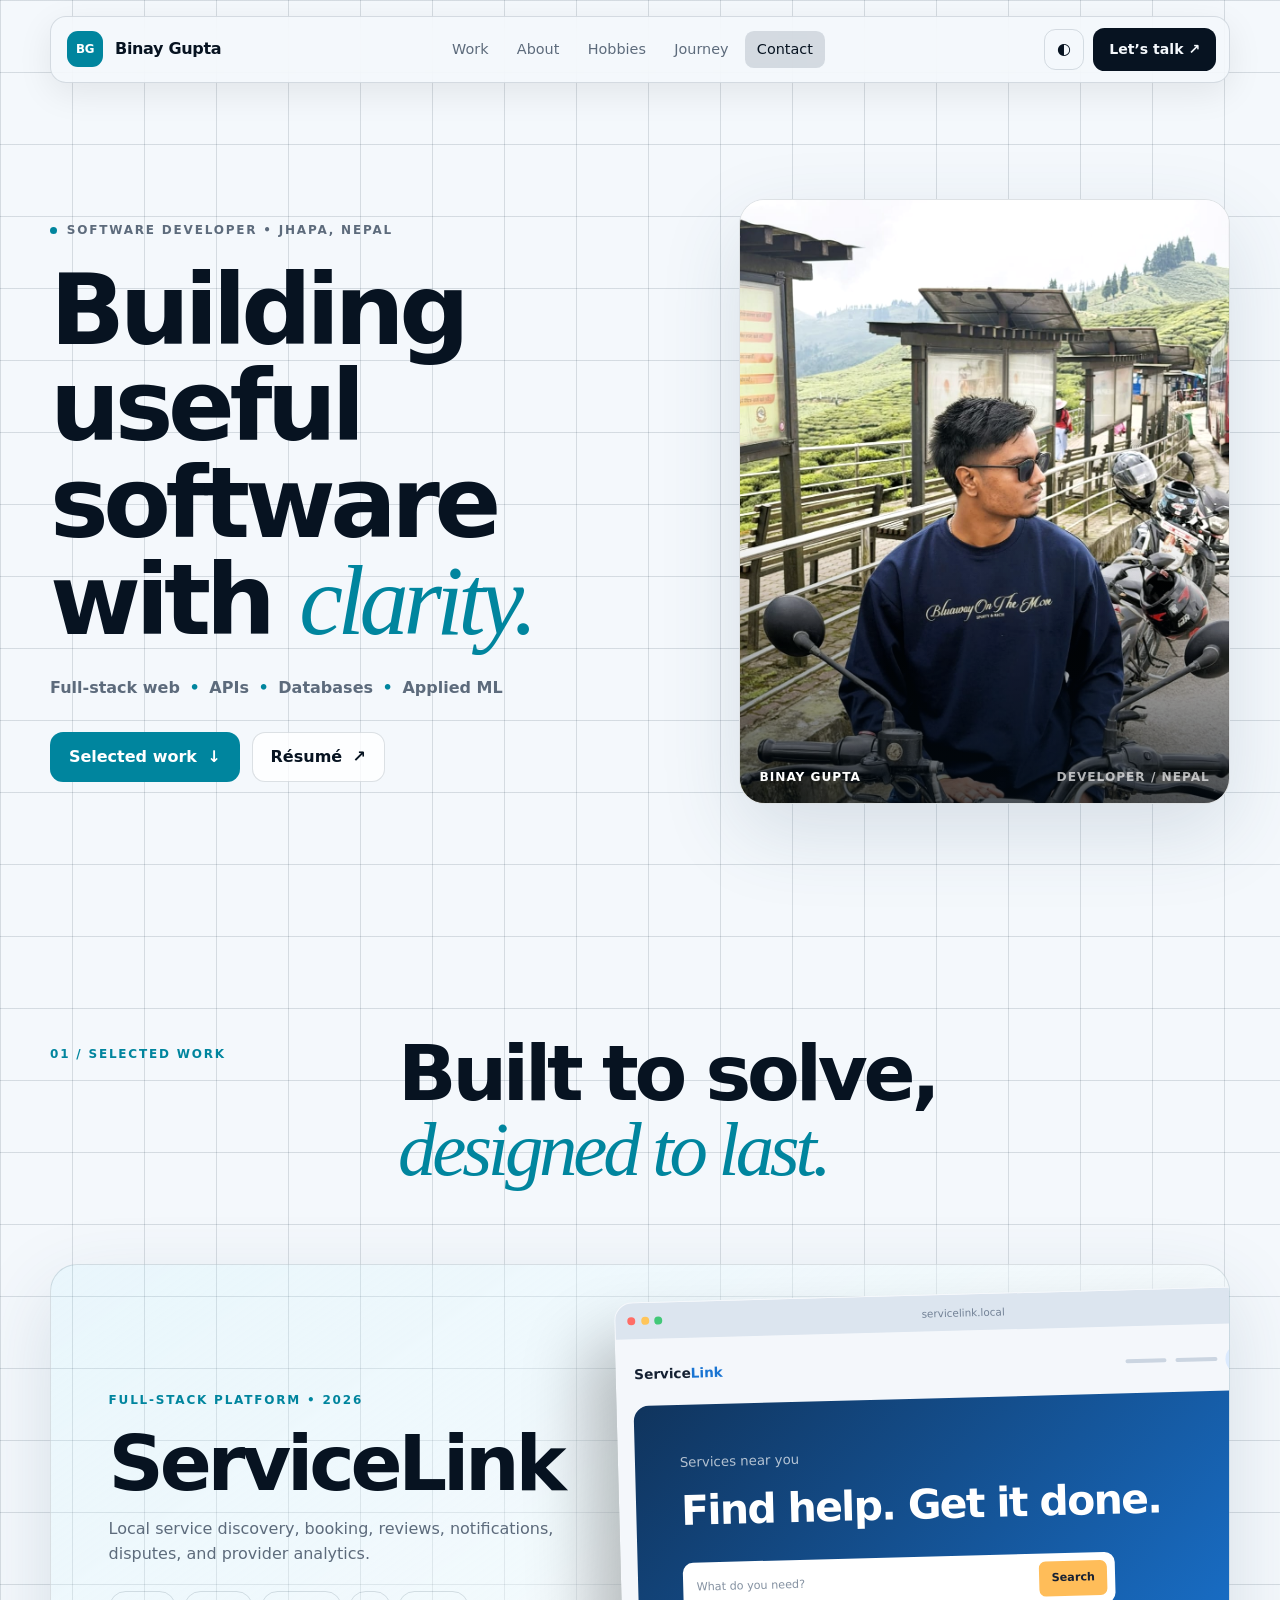
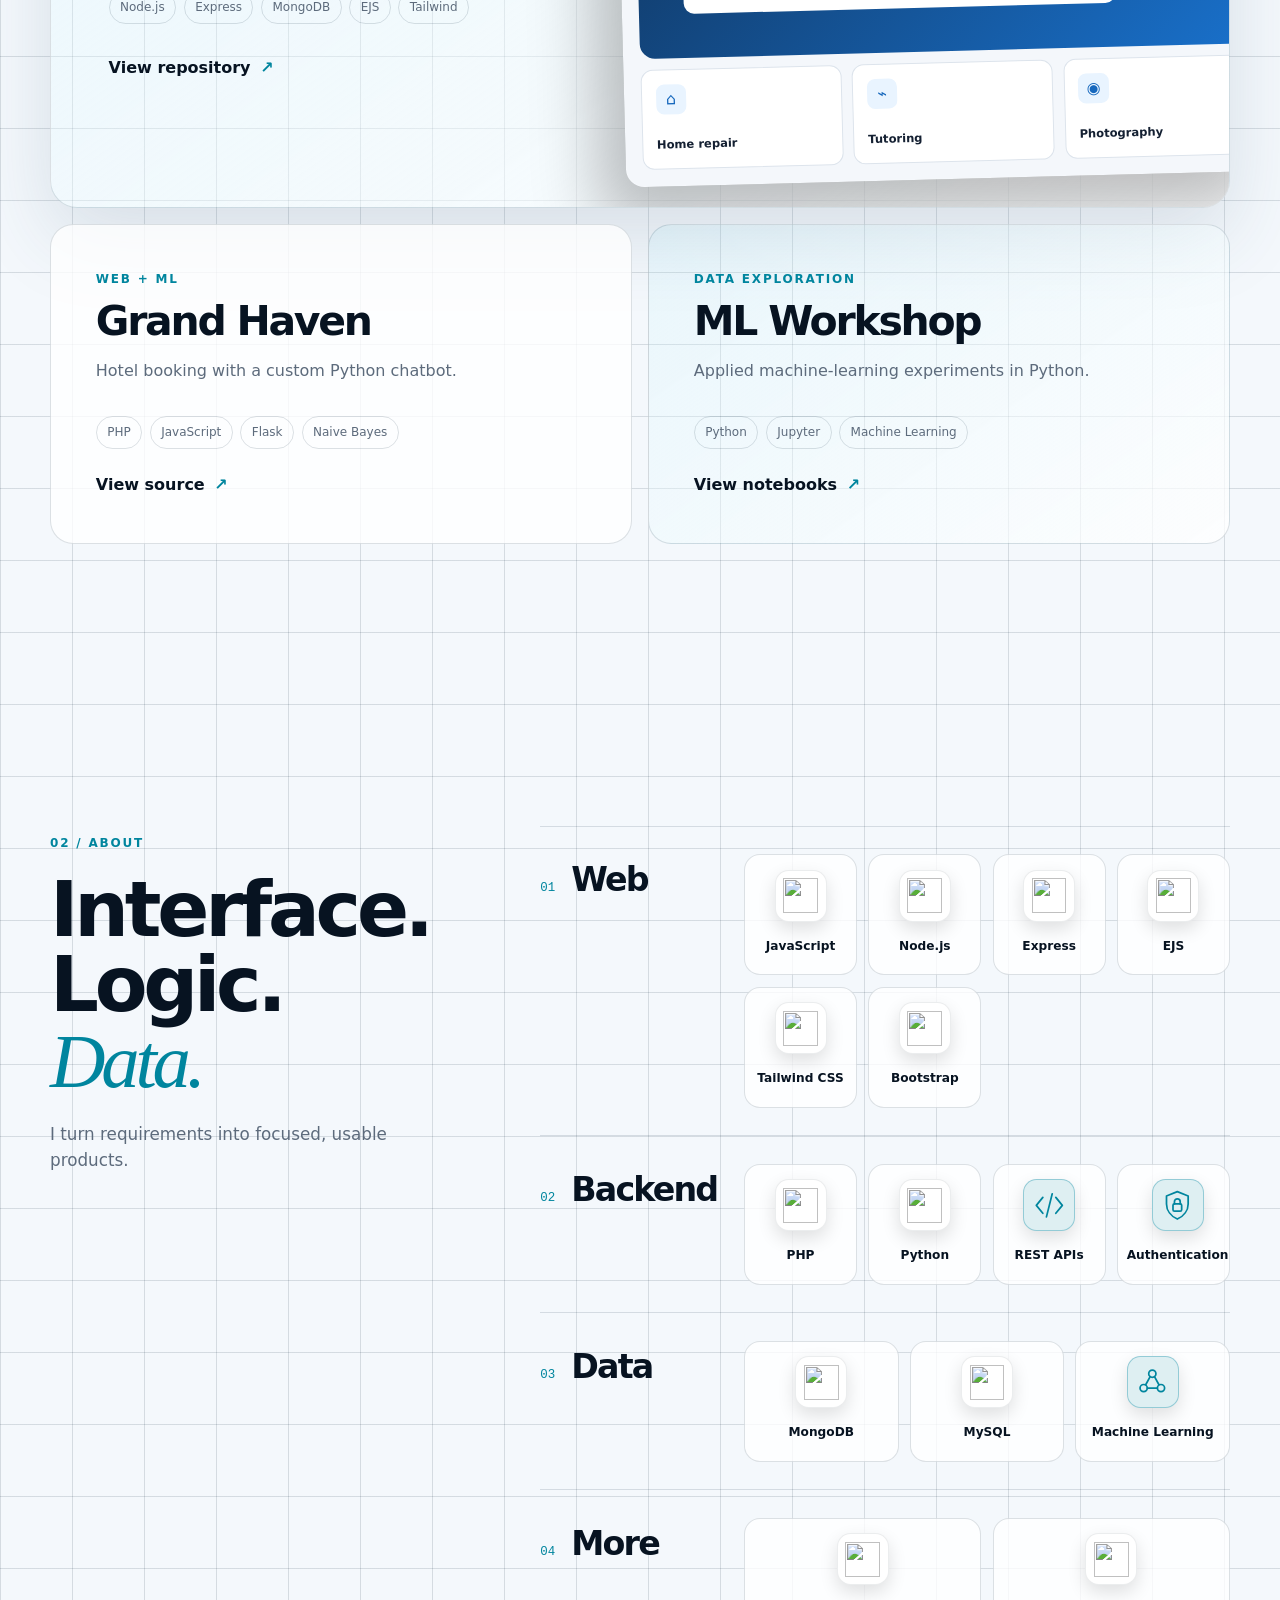
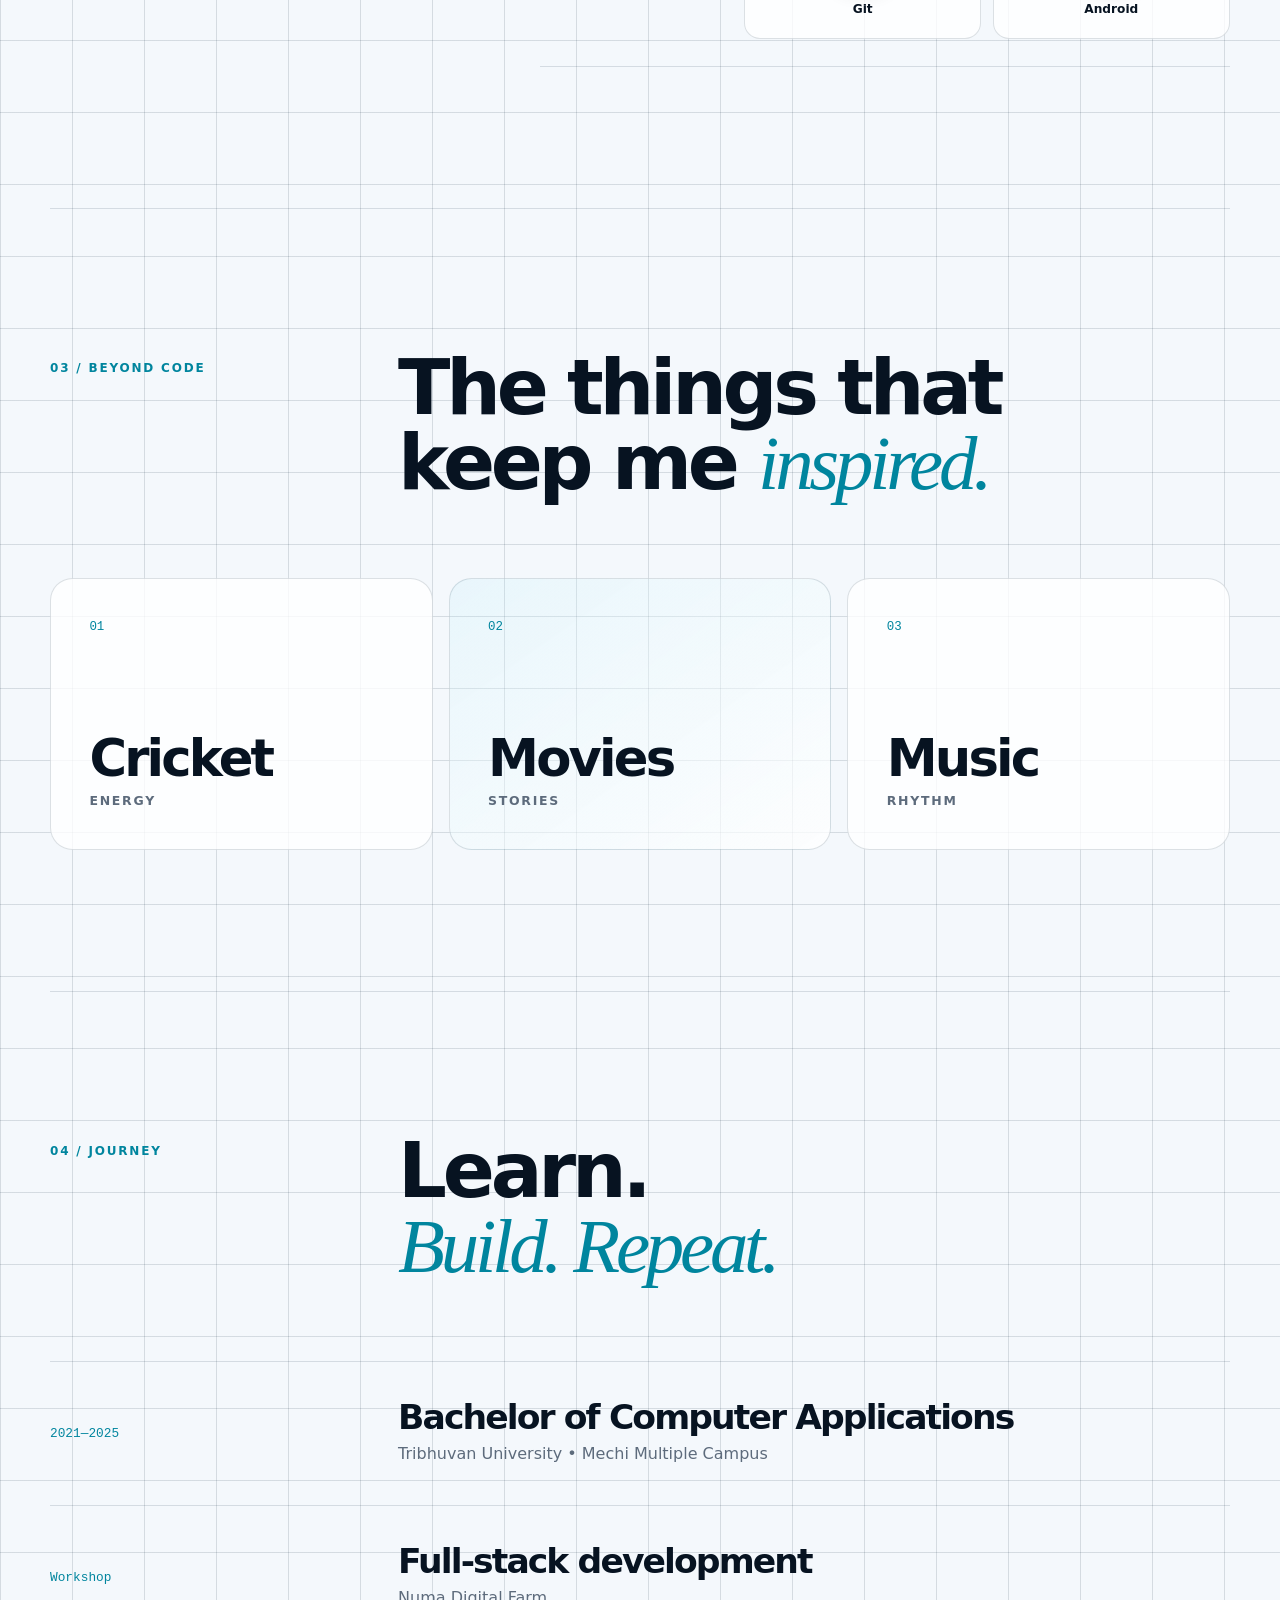
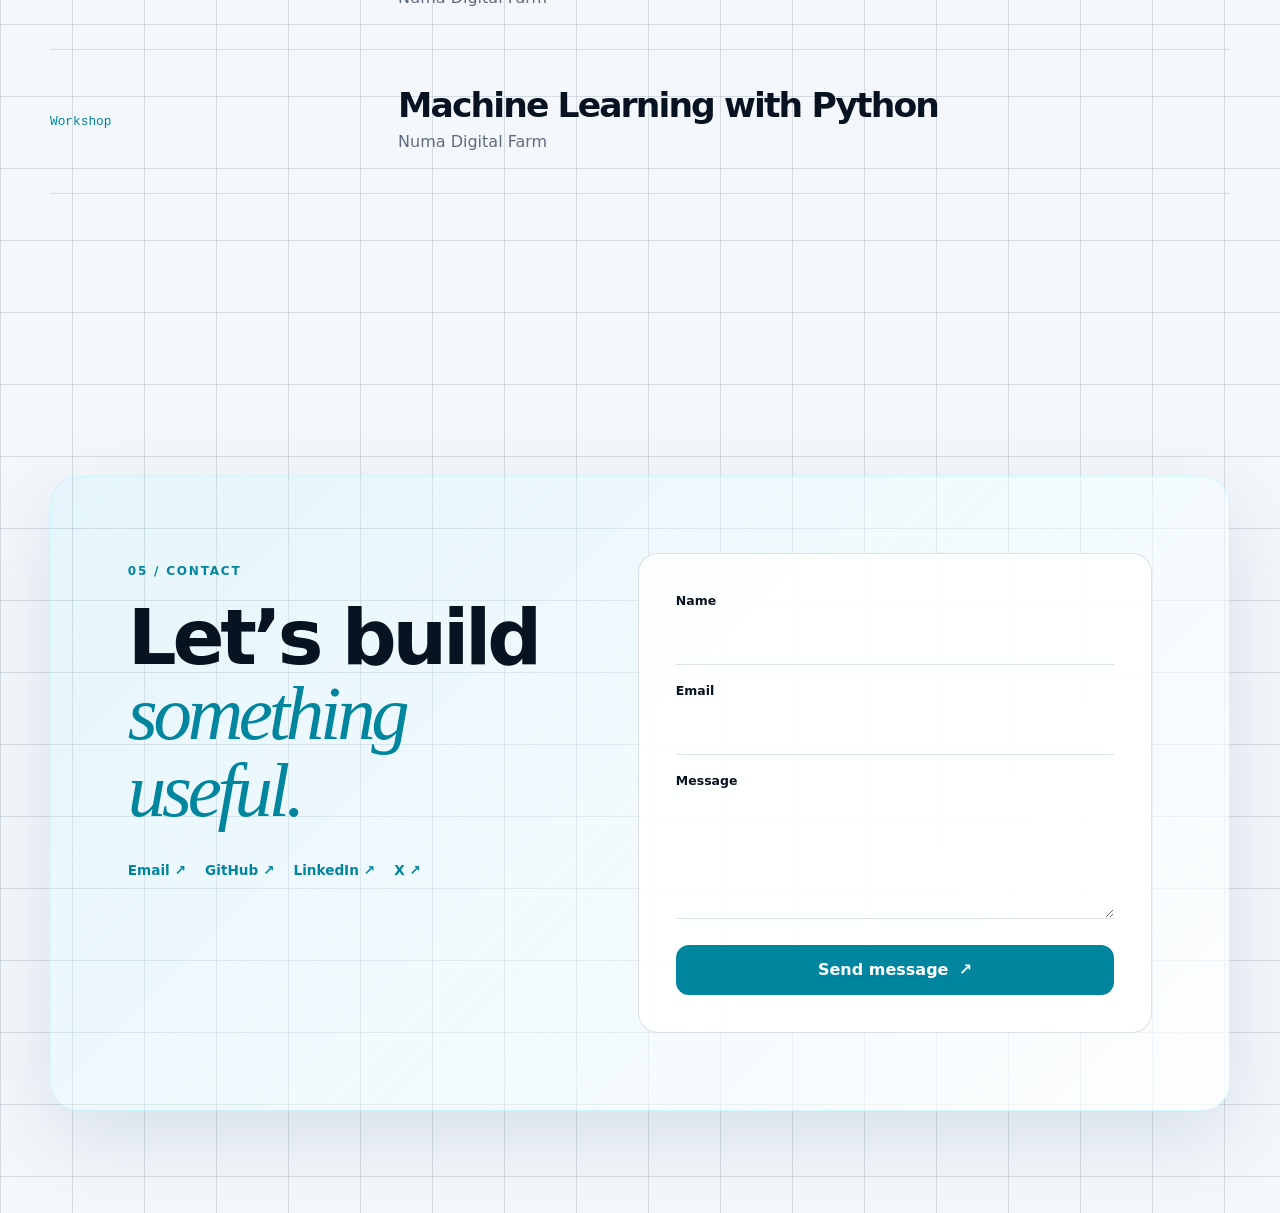
==== commit 5e322ac6: "Redesigned" ====
--- a/index.html
+++ b/index.html
@@ -96,8 +96,8 @@
 
         <figure class="portrait" data-reveal>
           <img
-            src="images/SANDAKPUR%20MODEL.jpeg"
-            alt="Binay Gupta at Sandakpur"
+            src="images/KANYAM.jpeg"
+            alt="Binay Gupta at Kanyam, Jhapa, Nepal"
             width="3024"
             height="4032"
           />
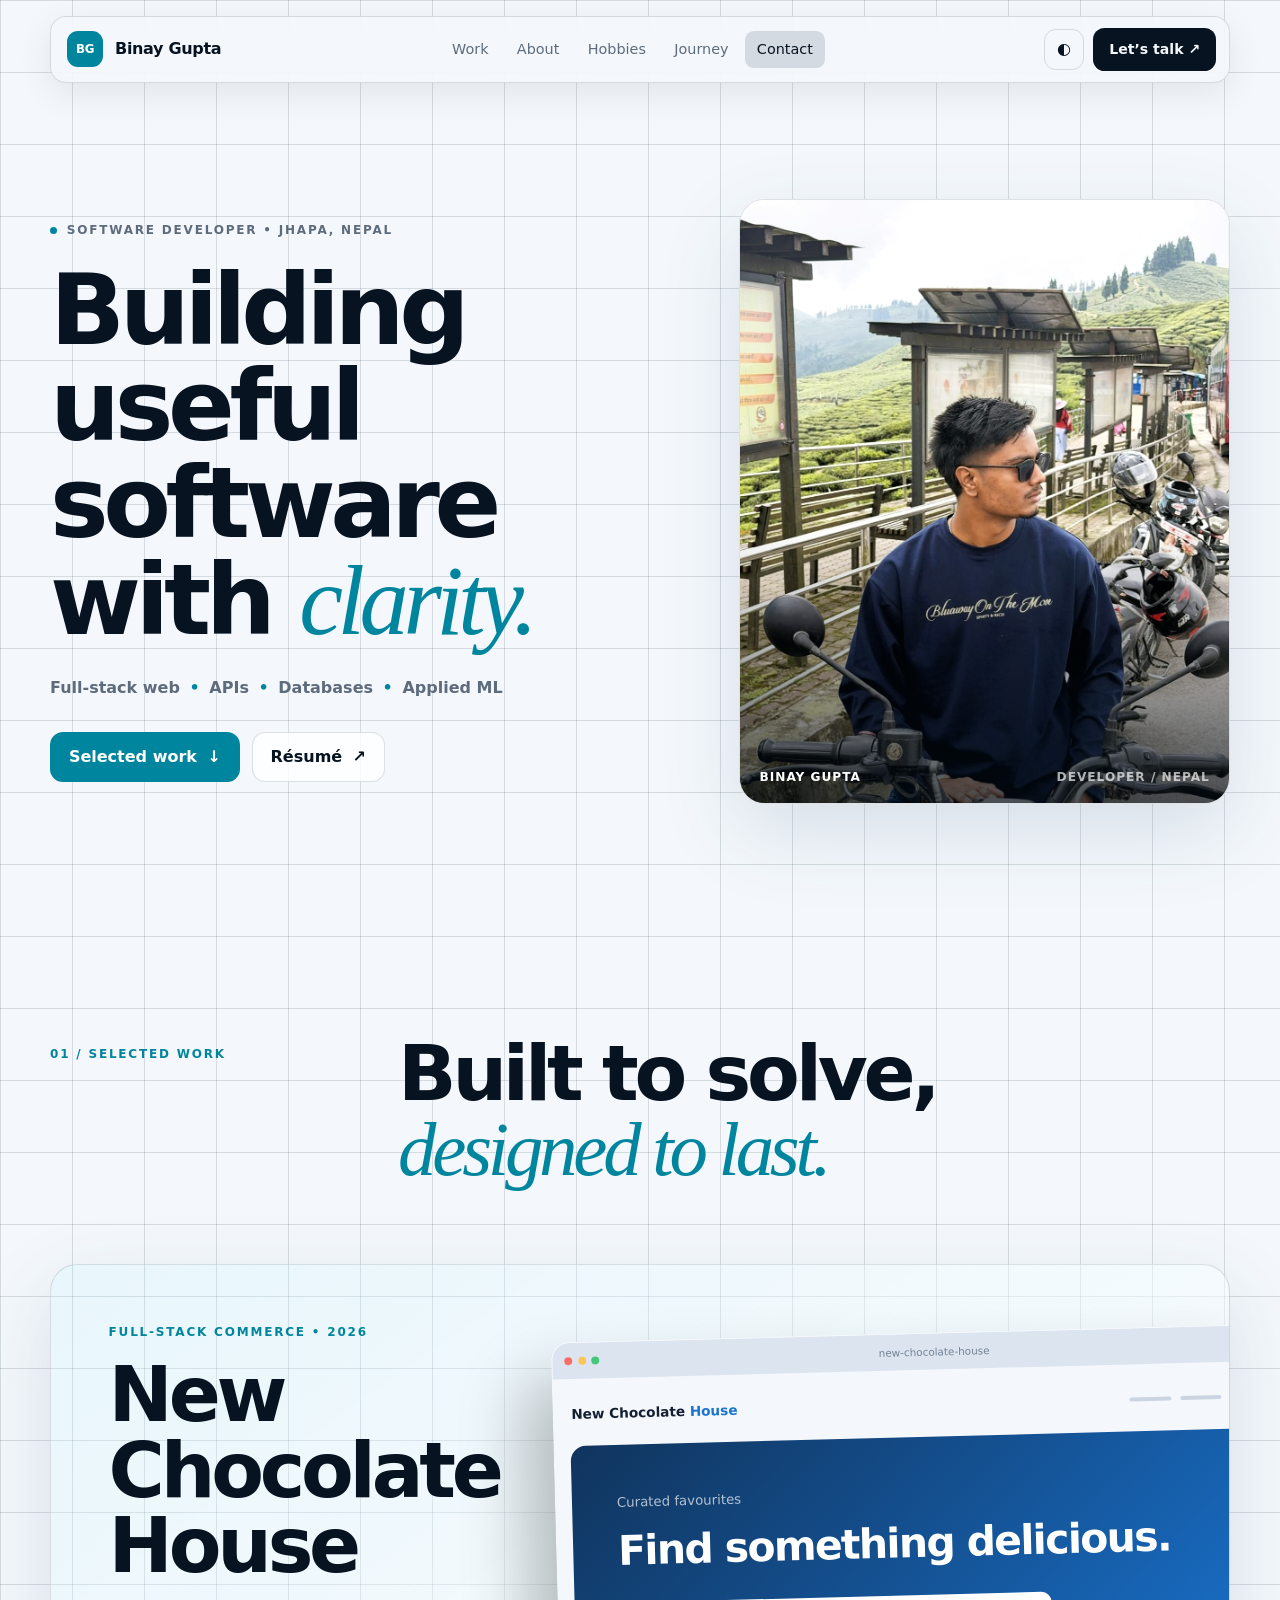
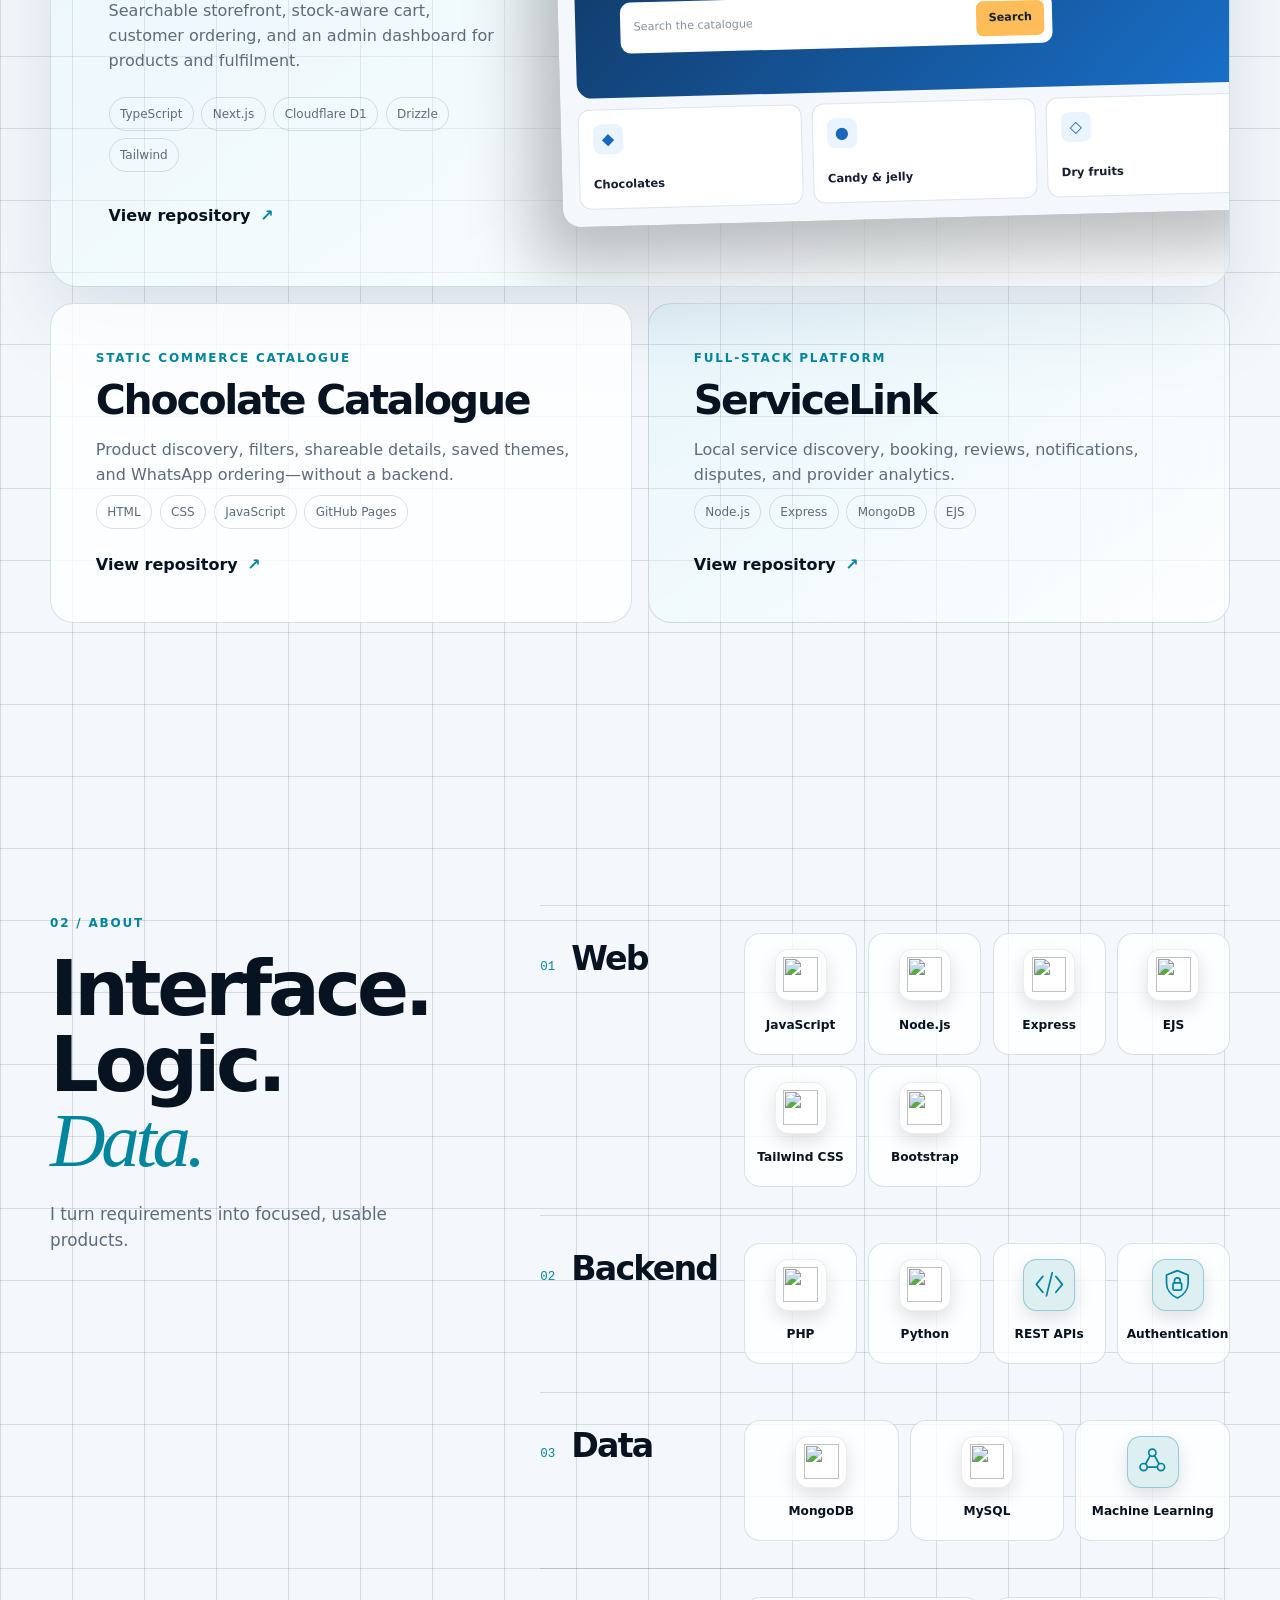
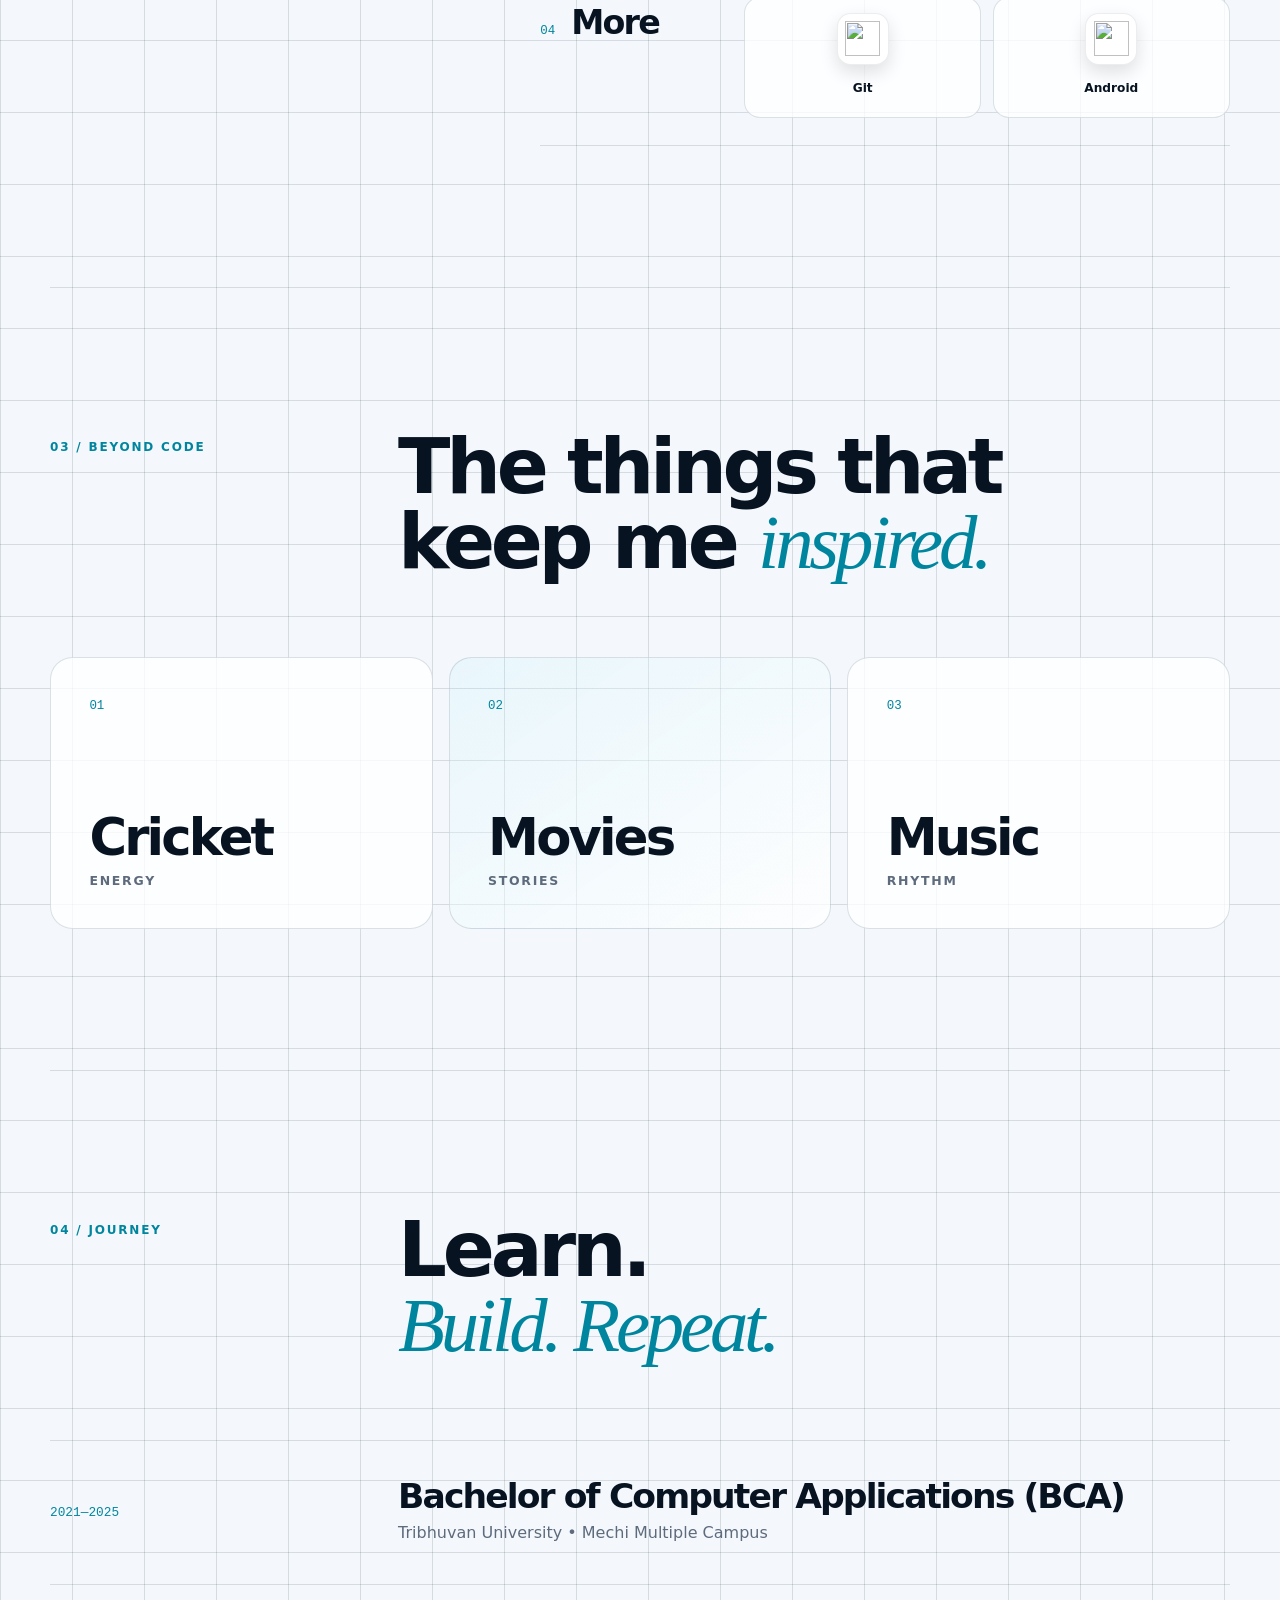
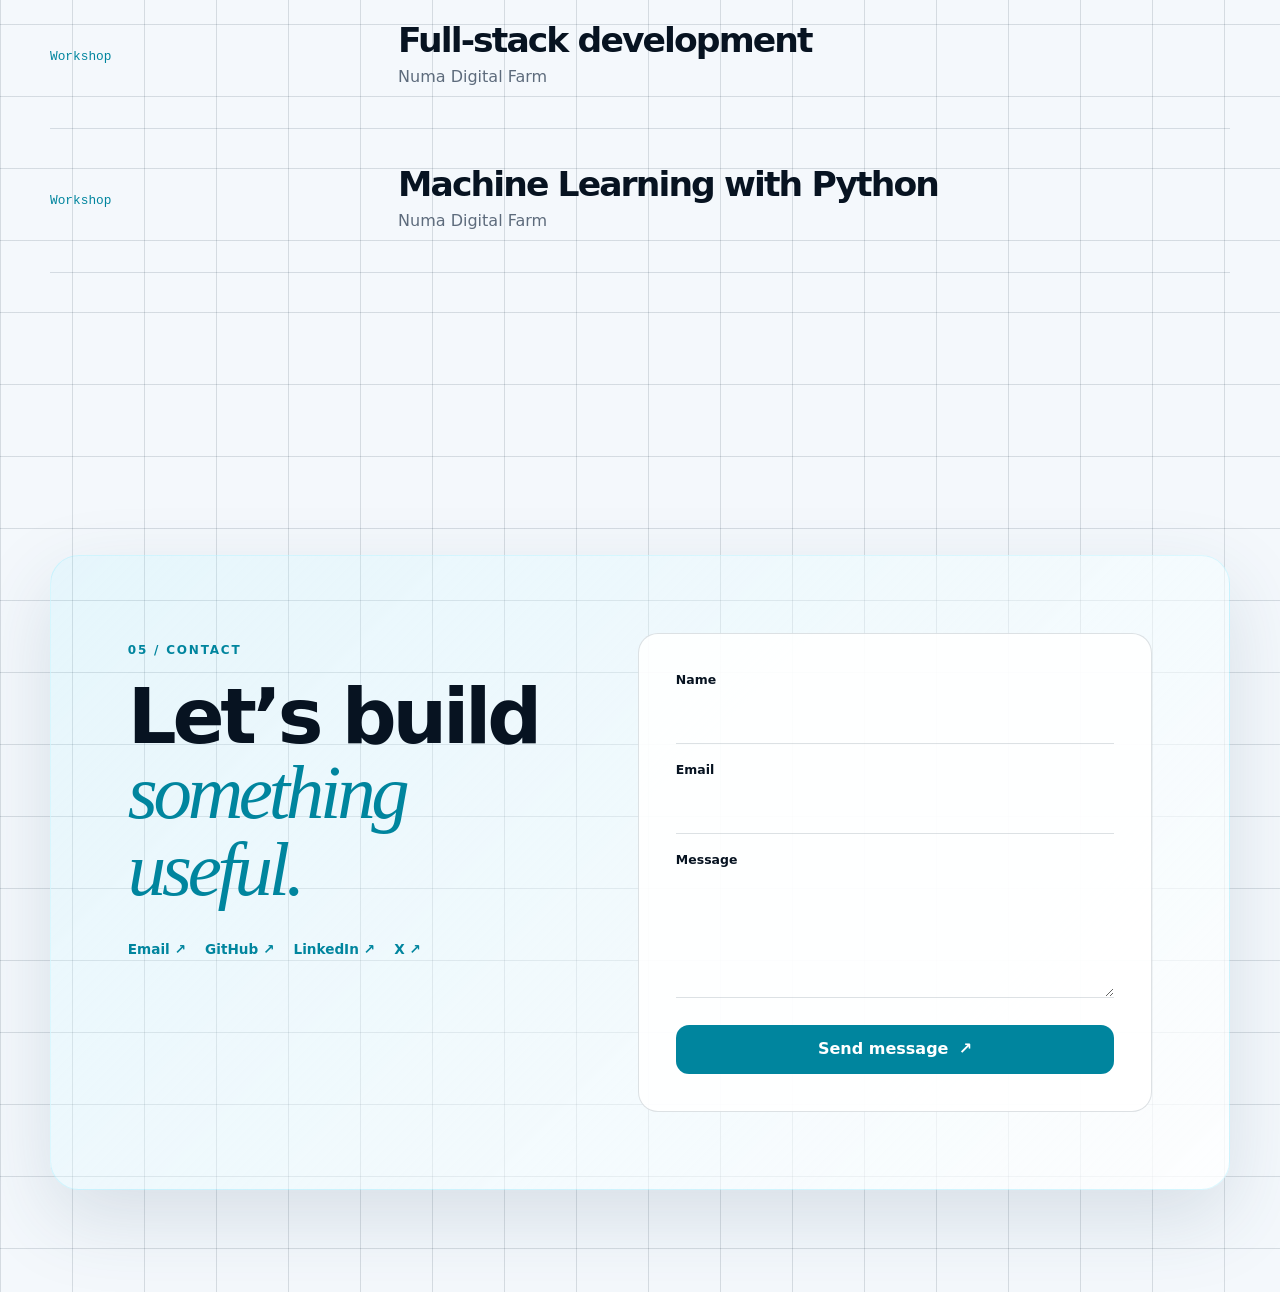
==== commit fa63eddd: "Update portfolio projects and BCA journey" ====
--- a/index.html
+++ b/index.html
@@ -121,8 +121,90 @@
 
         <article class="featured-project" data-reveal>
           <div class="project-copy">
-            <p class="project-type">Full-stack platform • 2026</p>
-            <h3>ServiceLink</h3>
+            <p class="project-type">Full-stack commerce • 2026</p>
+            <h3>New Chocolate House</h3>
+            <p>
+              Searchable storefront, stock-aware cart, customer ordering, and
+              an admin dashboard for products and fulfilment.
+            </p>
+            <ul
+              class="tag-list"
+              aria-label="New Chocolate House technologies"
+            >
+              <li>TypeScript</li>
+              <li>Next.js</li>
+              <li>Cloudflare D1</li>
+              <li>Drizzle</li>
+              <li>Tailwind</li>
+            </ul>
+            <a
+              class="text-link"
+              href="https://github.com/rohitgupt10/New-Chocolate-House"
+              target="_blank"
+              rel="noreferrer"
+              >View repository <span aria-hidden="true">↗</span></a
+            >
+          </div>
+
+          <div
+            class="product-window"
+            aria-label="Illustrative New Chocolate House storefront"
+          >
+            <div class="window-bar">
+              <span></span><span></span><span></span
+              ><small>new-chocolate-house</small>
+            </div>
+            <div class="window-body">
+              <div class="mock-nav">
+                <strong>New Chocolate <span>House</span></strong
+                ><i></i><i></i><b></b>
+              </div>
+              <div class="mock-hero">
+                <small>Curated favourites</small
+                ><strong>Find something delicious.</strong>
+                <div class="mock-search">
+                  <span>Search the catalogue</span><b>Search</b>
+                </div>
+              </div>
+              <div class="service-grid">
+                <div><span>◆</span><strong>Chocolates</strong></div>
+                <div><span>●</span><strong>Candy &amp; jelly</strong></div>
+                <div><span>◇</span><strong>Dry fruits</strong></div>
+              </div>
+            </div>
+          </div>
+        </article>
+
+        <div class="project-grid">
+          <article class="project-card" data-reveal>
+            <div>
+              <p class="project-type">Static commerce catalogue</p>
+              <h3>Chocolate Catalogue</h3>
+            </div>
+            <p>
+              Product discovery, filters, shareable details, saved themes, and
+              WhatsApp ordering—without a backend.
+            </p>
+            <ul class="tag-list" aria-label="Chocolate Catalogue technologies">
+              <li>HTML</li>
+              <li>CSS</li>
+              <li>JavaScript</li>
+              <li>GitHub Pages</li>
+            </ul>
+            <a
+              class="text-link"
+              href="https://github.com/rohitgupt10/Chocolate-Catalogue"
+              target="_blank"
+              rel="noreferrer"
+              >View repository <span aria-hidden="true">↗</span></a
+            >
+          </article>
+
+          <article class="project-card project-card-alt" data-reveal>
+            <div>
+              <p class="project-type">Full-stack platform</p>
+              <h3>ServiceLink</h3>
+            </div>
             <p>
               Local service discovery, booking, reviews, notifications,
               disputes, and provider analytics.
@@ -132,7 +214,6 @@
               <li>Express</li>
               <li>MongoDB</li>
               <li>EJS</li>
-              <li>Tailwind</li>
             </ul>
             <a
               class="text-link"
@@ -140,77 +221,6 @@
               target="_blank"
               rel="noreferrer"
               >View repository <span aria-hidden="true">↗</span></a
-            >
-          </div>
-
-          <div
-            class="product-window"
-            aria-label="Illustrative ServiceLink interface"
-          >
-            <div class="window-bar">
-              <span></span><span></span><span></span
-              ><small>servicelink.local</small>
-            </div>
-            <div class="window-body">
-              <div class="mock-nav">
-                <strong>Service<span>Link</span></strong
-                ><i></i><i></i><b></b>
-              </div>
-              <div class="mock-hero">
-                <small>Services near you</small
-                ><strong>Find help. Get it done.</strong>
-                <div class="mock-search">
-                  <span>What do you need?</span><b>Search</b>
-                </div>
-              </div>
-              <div class="service-grid">
-                <div><span>⌂</span><strong>Home repair</strong></div>
-                <div><span>⌁</span><strong>Tutoring</strong></div>
-                <div><span>◉</span><strong>Photography</strong></div>
-              </div>
-            </div>
-          </div>
-        </article>
-
-        <div class="project-grid">
-          <article class="project-card" data-reveal>
-            <div>
-              <p class="project-type">Web + ML</p>
-              <h3>Grand Haven</h3>
-            </div>
-            <p>Hotel booking with a custom Python chatbot.</p>
-            <ul class="tag-list" aria-label="Grand Haven technologies">
-              <li>PHP</li>
-              <li>JavaScript</li>
-              <li>Flask</li>
-              <li>Naive Bayes</li>
-            </ul>
-            <a
-              class="text-link"
-              href="https://github.com/rohitgupt10/HotelGrandHaven"
-              target="_blank"
-              rel="noreferrer"
-              >View source <span aria-hidden="true">↗</span></a
-            >
-          </article>
-
-          <article class="project-card project-card-alt" data-reveal>
-            <div>
-              <p class="project-type">Data exploration</p>
-              <h3>ML Workshop</h3>
-            </div>
-            <p>Applied machine-learning experiments in Python.</p>
-            <ul class="tag-list" aria-label="ML Workshop technologies">
-              <li>Python</li>
-              <li>Jupyter</li>
-              <li>Machine Learning</li>
-            </ul>
-            <a
-              class="text-link"
-              href="https://github.com/rohitgupt10/ML_Workshop"
-              target="_blank"
-              rel="noreferrer"
-              >View notebooks <span aria-hidden="true">↗</span></a
             >
           </article>
         </div>
@@ -451,7 +461,7 @@
           <article data-reveal>
             <time>2021—2025</time>
             <div>
-              <h3>Bachelor of Computer Applications</h3>
+              <h3>Bachelor of Computer Applications (BCA)</h3>
               <p>Tribhuvan University • Mechi Multiple Campus</p>
             </div>
           </article>
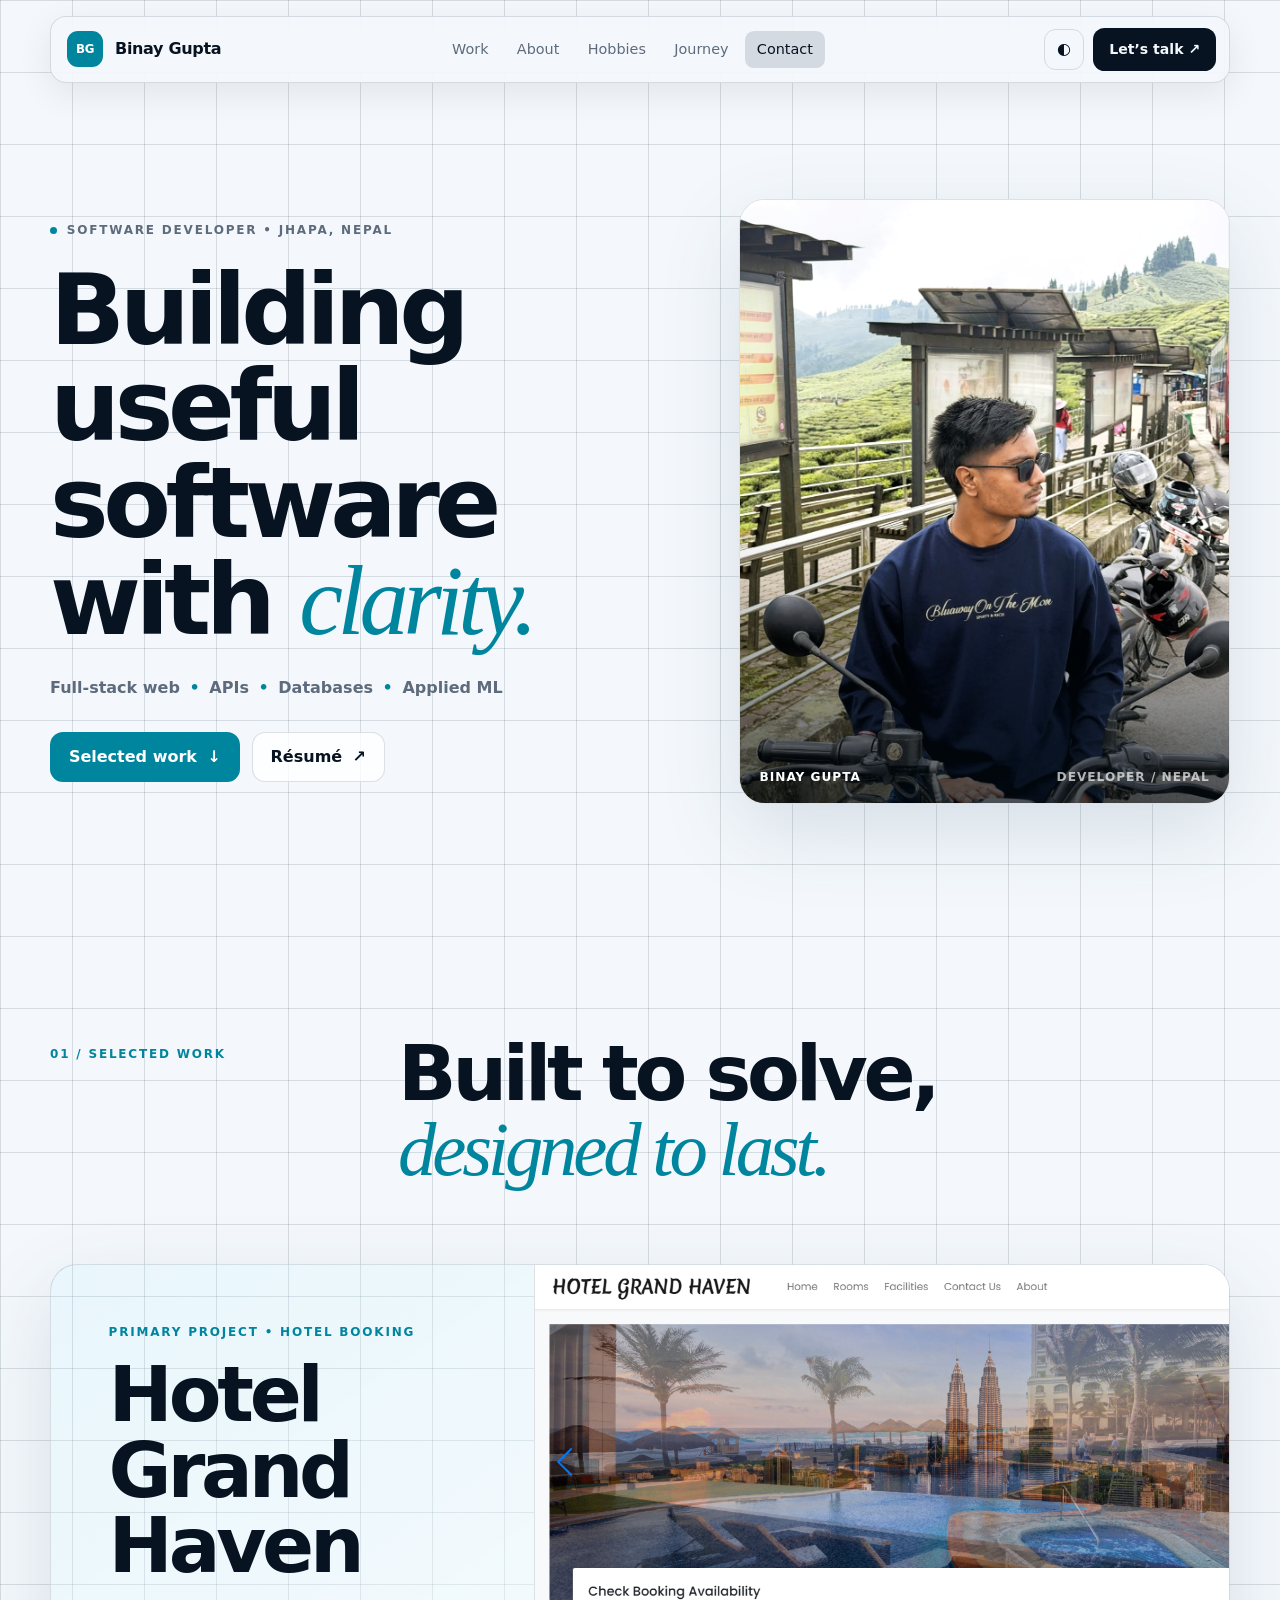
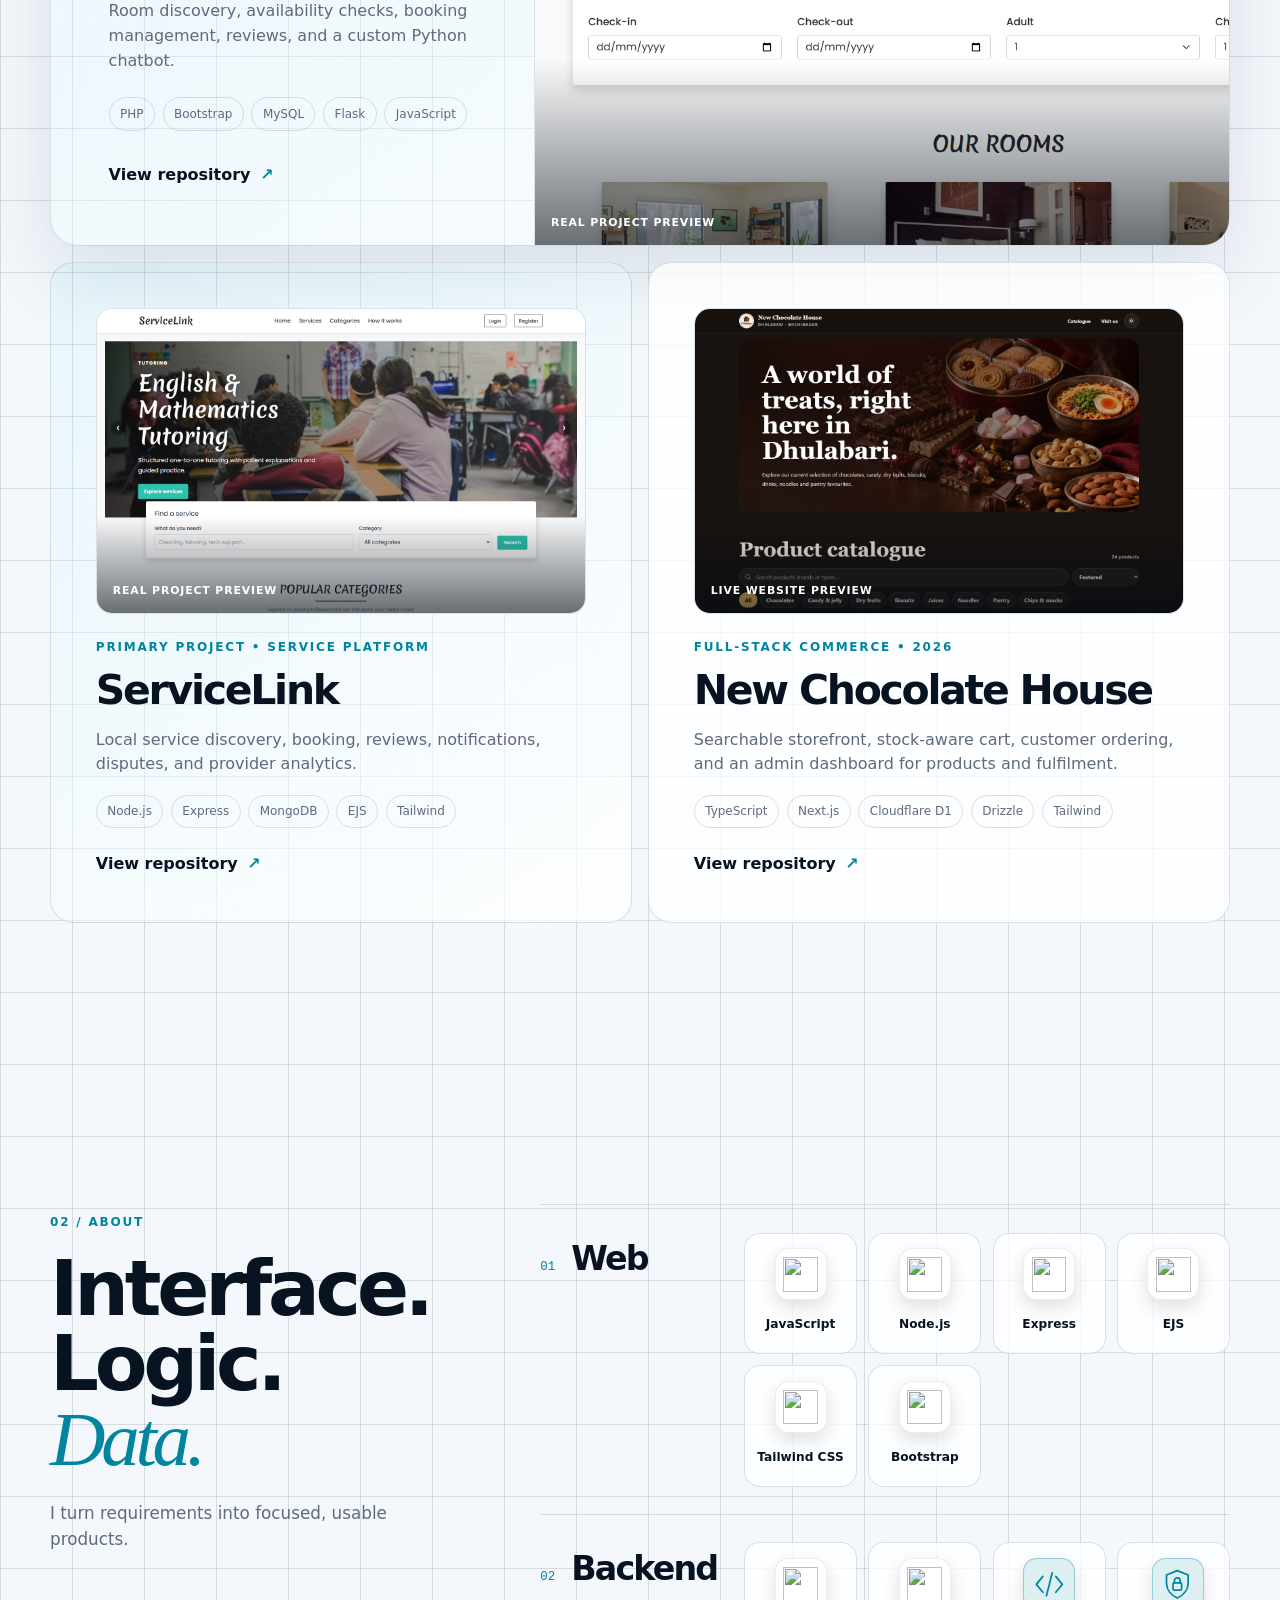
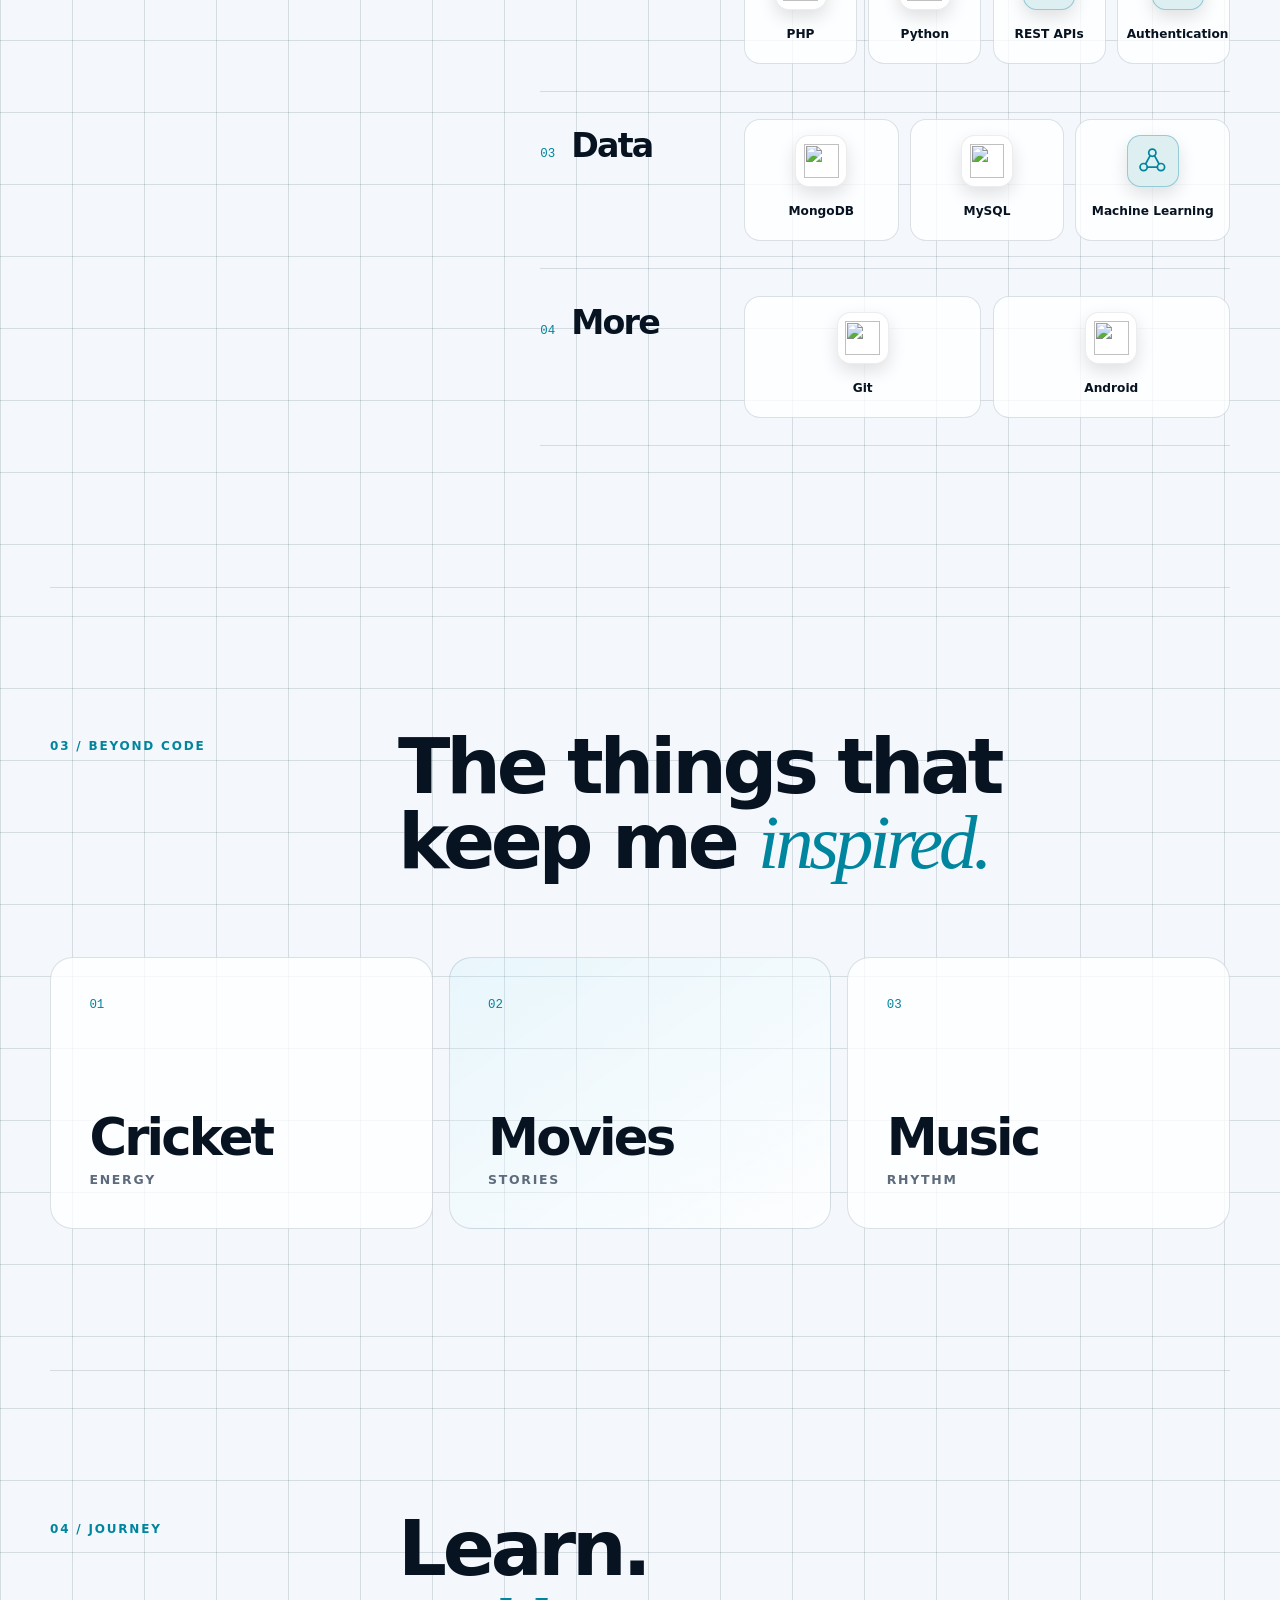
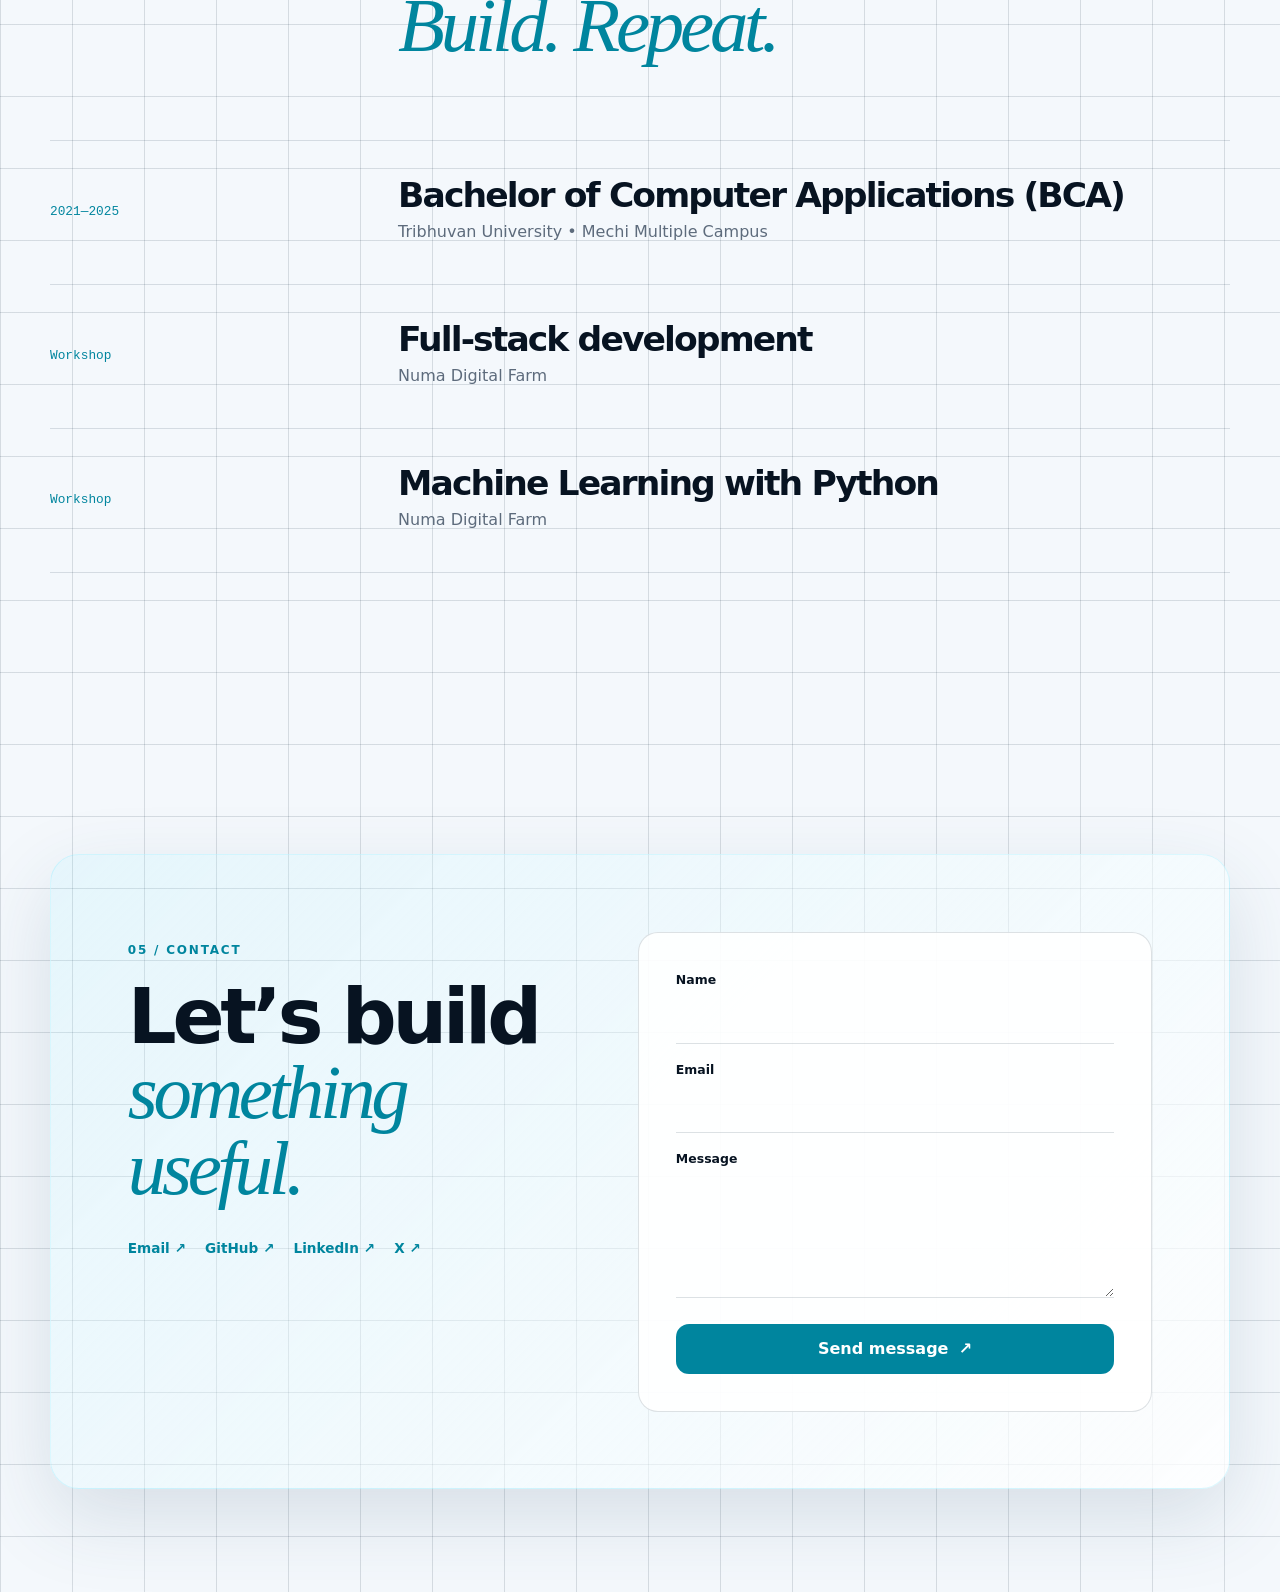
==== commit 66199b6a: "Show real previews for primary projects" ====
--- a/index.html
+++ b/index.html
@@ -15,7 +15,7 @@
       href="data:image/svg+xml,%3Csvg xmlns='http://www.w3.org/2000/svg' viewBox='0 0 64 64'%3E%3Crect width='64' height='64' rx='16' fill='%2307111f'/%3E%3Cpath d='M18 15h18c8 0 13 4 13 11 0 4-2 7-6 9 5 2 7 5 7 11 0 9-6 13-16 13H18V15zm10 9v8h7c3 0 5-1 5-4s-2-4-5-4h-7zm0 17v9h8c3 0 5-2 5-5s-2-4-6-4h-7z' fill='%2368e7ff'/%3E%3C/svg%3E"
     />
     <title>Binay Gupta — Software Developer</title>
-    <link rel="stylesheet" href="css/portfolio.css" />
+    <link rel="stylesheet" href="css/portfolio.css?v=2" />
   </head>
   <body>
     <a class="skip-link" href="#main-content">Skip to content</a>
@@ -121,88 +121,57 @@
 
         <article class="featured-project" data-reveal>
           <div class="project-copy">
-            <p class="project-type">Full-stack commerce • 2026</p>
-            <h3>New Chocolate House</h3>
+            <p class="project-type">Primary project • Hotel booking</p>
+            <h3>Hotel Grand Haven</h3>
             <p>
-              Searchable storefront, stock-aware cart, customer ordering, and
-              an admin dashboard for products and fulfilment.
+              Room discovery, availability checks, booking management, reviews,
+              and a custom Python chatbot.
             </p>
             <ul
               class="tag-list"
-              aria-label="New Chocolate House technologies"
-            >
-              <li>TypeScript</li>
-              <li>Next.js</li>
-              <li>Cloudflare D1</li>
-              <li>Drizzle</li>
-              <li>Tailwind</li>
+              aria-label="Hotel Grand Haven technologies"
+            >
+              <li>PHP</li>
+              <li>Bootstrap</li>
+              <li>MySQL</li>
+              <li>Flask</li>
+              <li>JavaScript</li>
             </ul>
             <a
               class="text-link"
-              href="https://github.com/rohitgupt10/New-Chocolate-House"
+              href="https://github.com/rohitgupt10/HotelGrandHaven"
               target="_blank"
               rel="noreferrer"
               >View repository <span aria-hidden="true">↗</span></a
             >
           </div>
 
-          <div
-            class="product-window"
-            aria-label="Illustrative New Chocolate House storefront"
-          >
-            <div class="window-bar">
-              <span></span><span></span><span></span
-              ><small>new-chocolate-house</small>
-            </div>
-            <div class="window-body">
-              <div class="mock-nav">
-                <strong>New Chocolate <span>House</span></strong
-                ><i></i><i></i><b></b>
-              </div>
-              <div class="mock-hero">
-                <small>Curated favourites</small
-                ><strong>Find something delicious.</strong>
-                <div class="mock-search">
-                  <span>Search the catalogue</span><b>Search</b>
-                </div>
-              </div>
-              <div class="service-grid">
-                <div><span>◆</span><strong>Chocolates</strong></div>
-                <div><span>●</span><strong>Candy &amp; jelly</strong></div>
-                <div><span>◇</span><strong>Dry fruits</strong></div>
-              </div>
-            </div>
-          </div>
+          <figure class="project-screenshot project-screenshot-featured">
+            <img
+              src="images/projects/hotel-grand-haven.png"
+              alt="Hotel Grand Haven homepage showing its booking form and rooms"
+              width="1440"
+              height="900"
+              loading="lazy"
+            />
+            <figcaption>Real project preview</figcaption>
+          </figure>
         </article>
 
         <div class="project-grid">
-          <article class="project-card" data-reveal>
-            <div>
-              <p class="project-type">Static commerce catalogue</p>
-              <h3>Chocolate Catalogue</h3>
-            </div>
-            <p>
-              Product discovery, filters, shareable details, saved themes, and
-              WhatsApp ordering—without a backend.
-            </p>
-            <ul class="tag-list" aria-label="Chocolate Catalogue technologies">
-              <li>HTML</li>
-              <li>CSS</li>
-              <li>JavaScript</li>
-              <li>GitHub Pages</li>
-            </ul>
-            <a
-              class="text-link"
-              href="https://github.com/rohitgupt10/Chocolate-Catalogue"
-              target="_blank"
-              rel="noreferrer"
-              >View repository <span aria-hidden="true">↗</span></a
-            >
-          </article>
-
           <article class="project-card project-card-alt" data-reveal>
-            <div>
-              <p class="project-type">Full-stack platform</p>
+            <figure class="project-screenshot">
+              <img
+                src="images/projects/servicelink.png"
+                alt="ServiceLink homepage showing service discovery and search"
+                width="1440"
+                height="900"
+                loading="lazy"
+              />
+              <figcaption>Real project preview</figcaption>
+            </figure>
+            <div>
+              <p class="project-type">Primary project • Service platform</p>
               <h3>ServiceLink</h3>
             </div>
             <p>
@@ -214,10 +183,49 @@
               <li>Express</li>
               <li>MongoDB</li>
               <li>EJS</li>
+              <li>Tailwind</li>
             </ul>
             <a
               class="text-link"
               href="https://github.com/rohitgupt10/ServiceLink"
+              target="_blank"
+              rel="noreferrer"
+              >View repository <span aria-hidden="true">↗</span></a
+            >
+          </article>
+
+          <article class="project-card" data-reveal>
+            <figure class="project-screenshot">
+              <img
+                src="images/projects/new-chocolate-house.png"
+                alt="New Chocolate House live catalogue homepage"
+                width="1440"
+                height="900"
+                loading="lazy"
+              />
+              <figcaption>Live website preview</figcaption>
+            </figure>
+            <div>
+              <p class="project-type">Full-stack commerce • 2026</p>
+              <h3>New Chocolate House</h3>
+            </div>
+            <p>
+              Searchable storefront, stock-aware cart, customer ordering, and
+              an admin dashboard for products and fulfilment.
+            </p>
+            <ul
+              class="tag-list"
+              aria-label="New Chocolate House technologies"
+            >
+              <li>TypeScript</li>
+              <li>Next.js</li>
+              <li>Cloudflare D1</li>
+              <li>Drizzle</li>
+              <li>Tailwind</li>
+            </ul>
+            <a
+              class="text-link"
+              href="https://github.com/rohitgupt10/New-Chocolate-House"
               target="_blank"
               rel="noreferrer"
               >View repository <span aria-hidden="true">↗</span></a
--- a/css/portfolio.css
+++ b/css/portfolio.css
@@ -124,34 +124,17 @@
 .text-link span { color: var(--accent); transition: transform .2s ease; }
 .text-link:hover span { transform: translate(.2rem, -.2rem); }
 
-.product-window { width: 108%; align-self: center; margin-right: -12%; border: 1px solid rgba(255,255,255,.13); border-radius: 1.15rem 0 0 1.15rem; background: #f4f7fb; color: #142032; box-shadow: -28px 38px 65px rgba(0,0,0,.25); overflow: hidden; transform: rotate(-1.5deg); }
-.window-bar { height: 2.25rem; display: flex; align-items: center; gap: .34rem; padding: 0 .78rem; background: #dce5ef; }
-.window-bar > span { width: .5rem; aspect-ratio: 1; border-radius: 50%; background: #aebaca; }
-.window-bar > span:first-child { background: #ff6d66; }
-.window-bar > span:nth-child(2) { background: #ffc55a; }
-.window-bar > span:nth-child(3) { background: #42c878; }
-.window-bar small { margin: auto; color: #718095; font-size: .65rem; }
-.window-body { padding: 1rem; }
-.mock-nav { display: flex; align-items: center; gap: .55rem; padding: .3rem .1rem 1.1rem; }
-.mock-nav strong { margin-right: auto; font-size: .85rem; }
-.mock-nav strong span { color: #1974d2; }
-.mock-nav i { width: 2.6rem; height: .28rem; border-radius: 9px; background: #cbd5e1; }
-.mock-nav b { width: 1.8rem; aspect-ratio: 1; border-radius: 50%; background: #dbeafe; }
-.mock-hero { padding: clamp(1.4rem, 3.6vw, 2.8rem); border-radius: .95rem; background: linear-gradient(135deg, #10345d, #1971cc); color: white; }
-.mock-hero small { opacity: .68; }
-.mock-hero > strong { display: block; margin: .32rem 0 1.2rem; font-size: clamp(1.5rem, 3.2vw, 3rem); letter-spacing: -.04em; }
-.mock-search { display: flex; align-items: center; gap: .6rem; max-width: 27rem; padding: .5rem; border-radius: .65rem; background: white; color: #8491a1; font-size: .7rem; }
-.mock-search span { flex: 1; padding-left: .35rem; }
-.mock-search b { padding: .55rem .75rem; border-radius: .42rem; background: #ffbd59; color: #172033; }
-.service-grid { display: grid; grid-template-columns: repeat(3, 1fr); gap: .65rem; margin-top: .7rem; }
-.service-grid div { display: grid; gap: .8rem; min-height: 6.2rem; padding: .85rem; border: 1px solid #dde4ec; border-radius: .75rem; background: white; }
-.service-grid span { display: grid; place-items: center; width: 1.9rem; aspect-ratio: 1; border-radius: .5rem; background: #e9f4ff; color: #1768bd; }
-.service-grid strong { align-self: end; font-size: .72rem; }
-
-.project-grid { display: grid; grid-template-columns: 1fr 1fr; gap: 1rem; margin-top: 1rem; }
-.project-card { min-height: 20rem; display: flex; flex-direction: column; padding: clamp(1.6rem, 4vw, 2.8rem); border: 1px solid var(--line); border-radius: 1.45rem; background: var(--surface-soft); }
+.project-screenshot { position: relative; min-width: 0; margin: 0 0 1.5rem; aspect-ratio: 16 / 10; border: 1px solid var(--line); border-radius: 1rem; background: var(--surface); overflow: hidden; }
+.project-screenshot-featured { align-self: stretch; height: 100%; min-height: 34rem; margin: 0; border-width: 0 0 0 1px; border-radius: 0; }
+.project-screenshot img { display: block; width: 100%; height: 100%; object-fit: cover; object-position: top center; transition: transform .6s cubic-bezier(.2,.75,.25,1), filter .3s ease; }
+.project-screenshot::after { content: ""; position: absolute; inset: 0; background: linear-gradient(180deg, transparent 68%, rgba(2, 10, 18, .58)); pointer-events: none; }
+.project-screenshot figcaption { position: absolute; z-index: 1; inset: auto 1rem .85rem; color: white; font-size: .68rem; font-weight: 760; letter-spacing: .08em; text-transform: uppercase; }
+.featured-project:hover .project-screenshot img, .project-card:hover .project-screenshot img { transform: scale(1.018); }
+
+.project-grid { display: grid; grid-template-columns: repeat(2, minmax(0, 1fr)); gap: 1rem; margin-top: 1rem; }
+.project-card { min-width: 0; min-height: 20rem; display: flex; flex-direction: column; padding: clamp(1.6rem, 4vw, 2.8rem); border: 1px solid var(--line); border-radius: 1.45rem; background: var(--surface-soft); }
 .project-card-alt { background: linear-gradient(145deg, rgba(102, 228, 255, .08), var(--surface-soft)); }
-.project-card > p { margin: 1.1rem 0 0; color: var(--muted); }
+.project-card > p { margin: 1.1rem 0; color: var(--muted); }
 .project-card .tag-list { margin: auto 0 1.5rem; }
 .project-card .project-type { margin-bottom: .8rem; }
 
@@ -217,7 +200,7 @@
   .portrait img { height: min(70vh, 40rem); }
   .section-heading, .section-heading.compact { grid-template-columns: 1fr; gap: 1.2rem; }
   .featured-project { grid-template-columns: 1fr; }
-  .product-window { width: calc(100% - 1.5rem); margin: 0 -1rem 1.5rem auto; }
+  .project-screenshot-featured { min-height: 0; aspect-ratio: 16 / 10; border-width: 1px 0 0; }
   .about-section, .contact-panel { grid-template-columns: 1fr; }
   .about-statement { position: static; }
 }
@@ -238,8 +221,6 @@
   .hobby-grid { grid-template-columns: 1fr; }
   .hobby-grid article { min-height: 11rem; }
   .project-copy h3 { font-size: clamp(3.1rem, 15vw, 4.4rem); }
-  .service-grid { grid-template-columns: 1fr; }
-  .service-grid div:nth-child(n+2) { display: none; }
   .stack-list article { grid-template-columns: 1fr; gap: 1rem; padding: 1.35rem 0; }
   .stack-heading { padding-top: 0; }
   .tech-grid { grid-template-columns: repeat(2, minmax(0, 1fr)); }
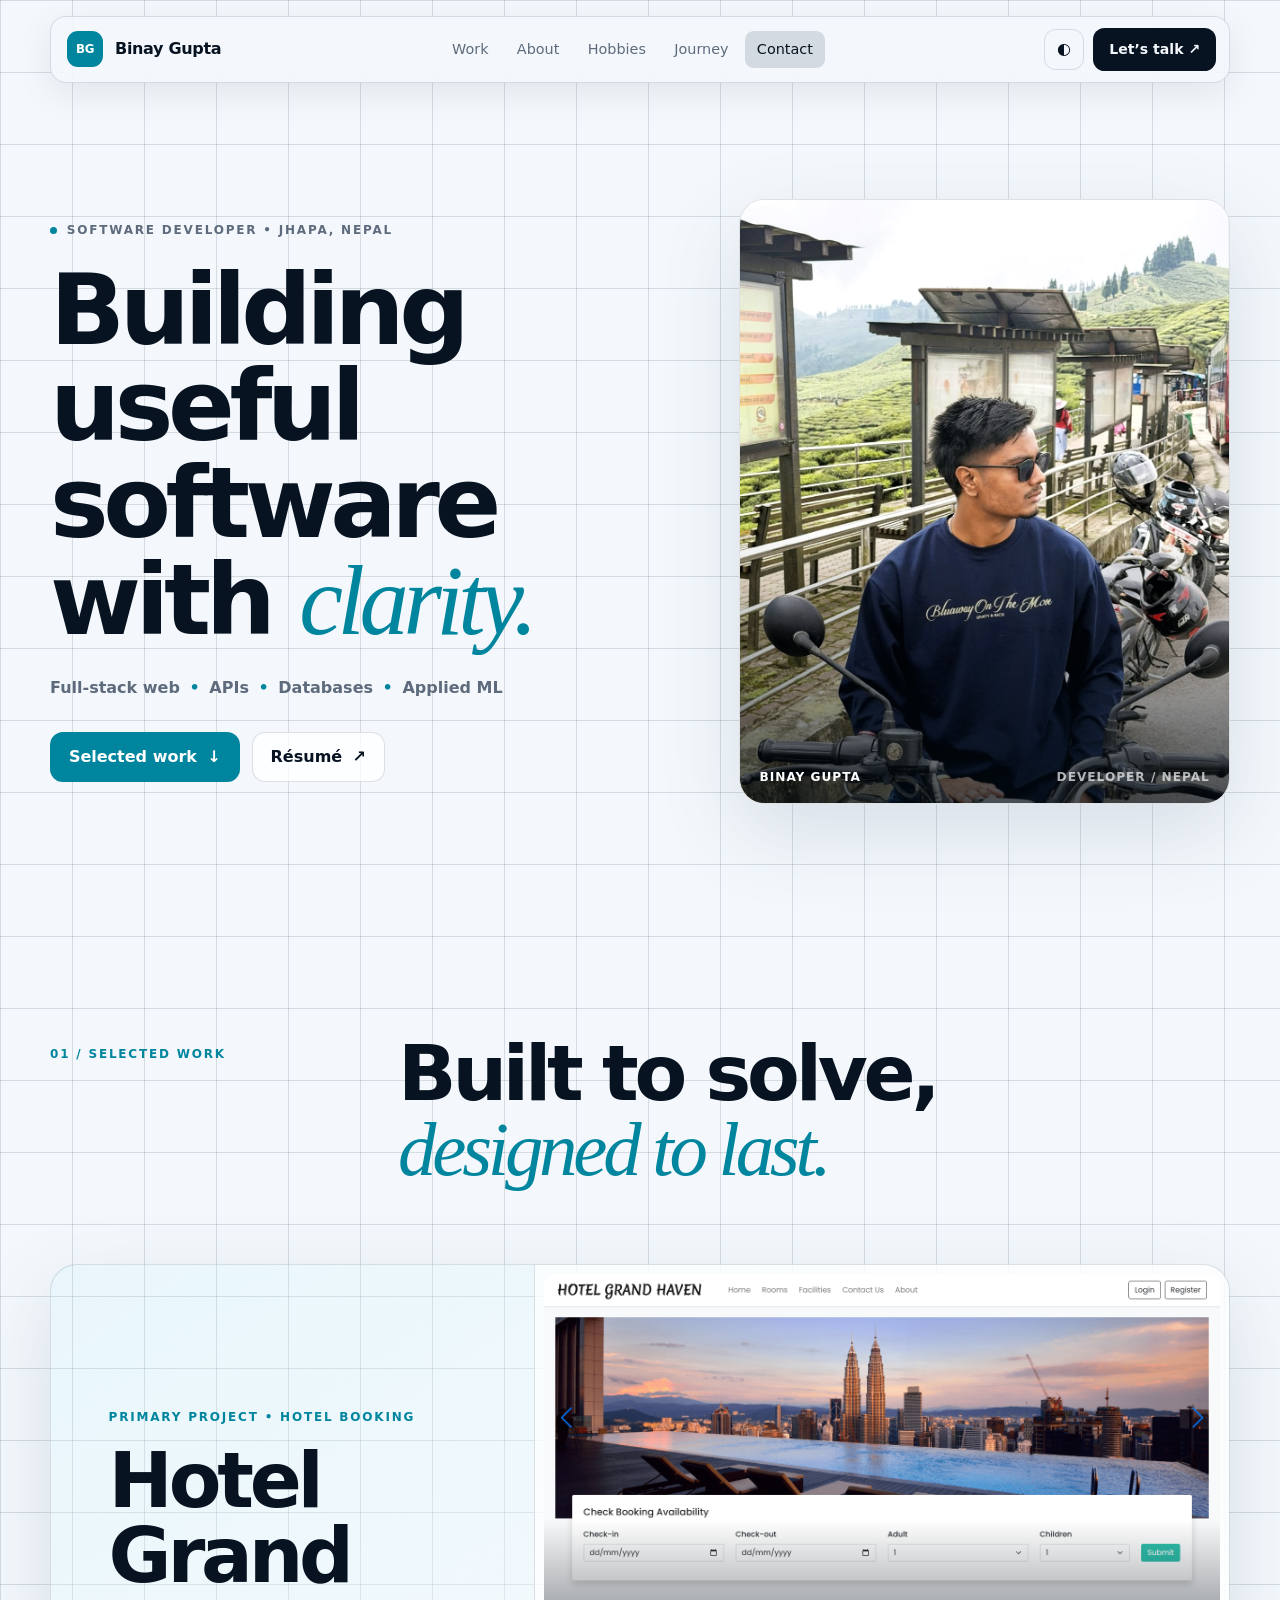
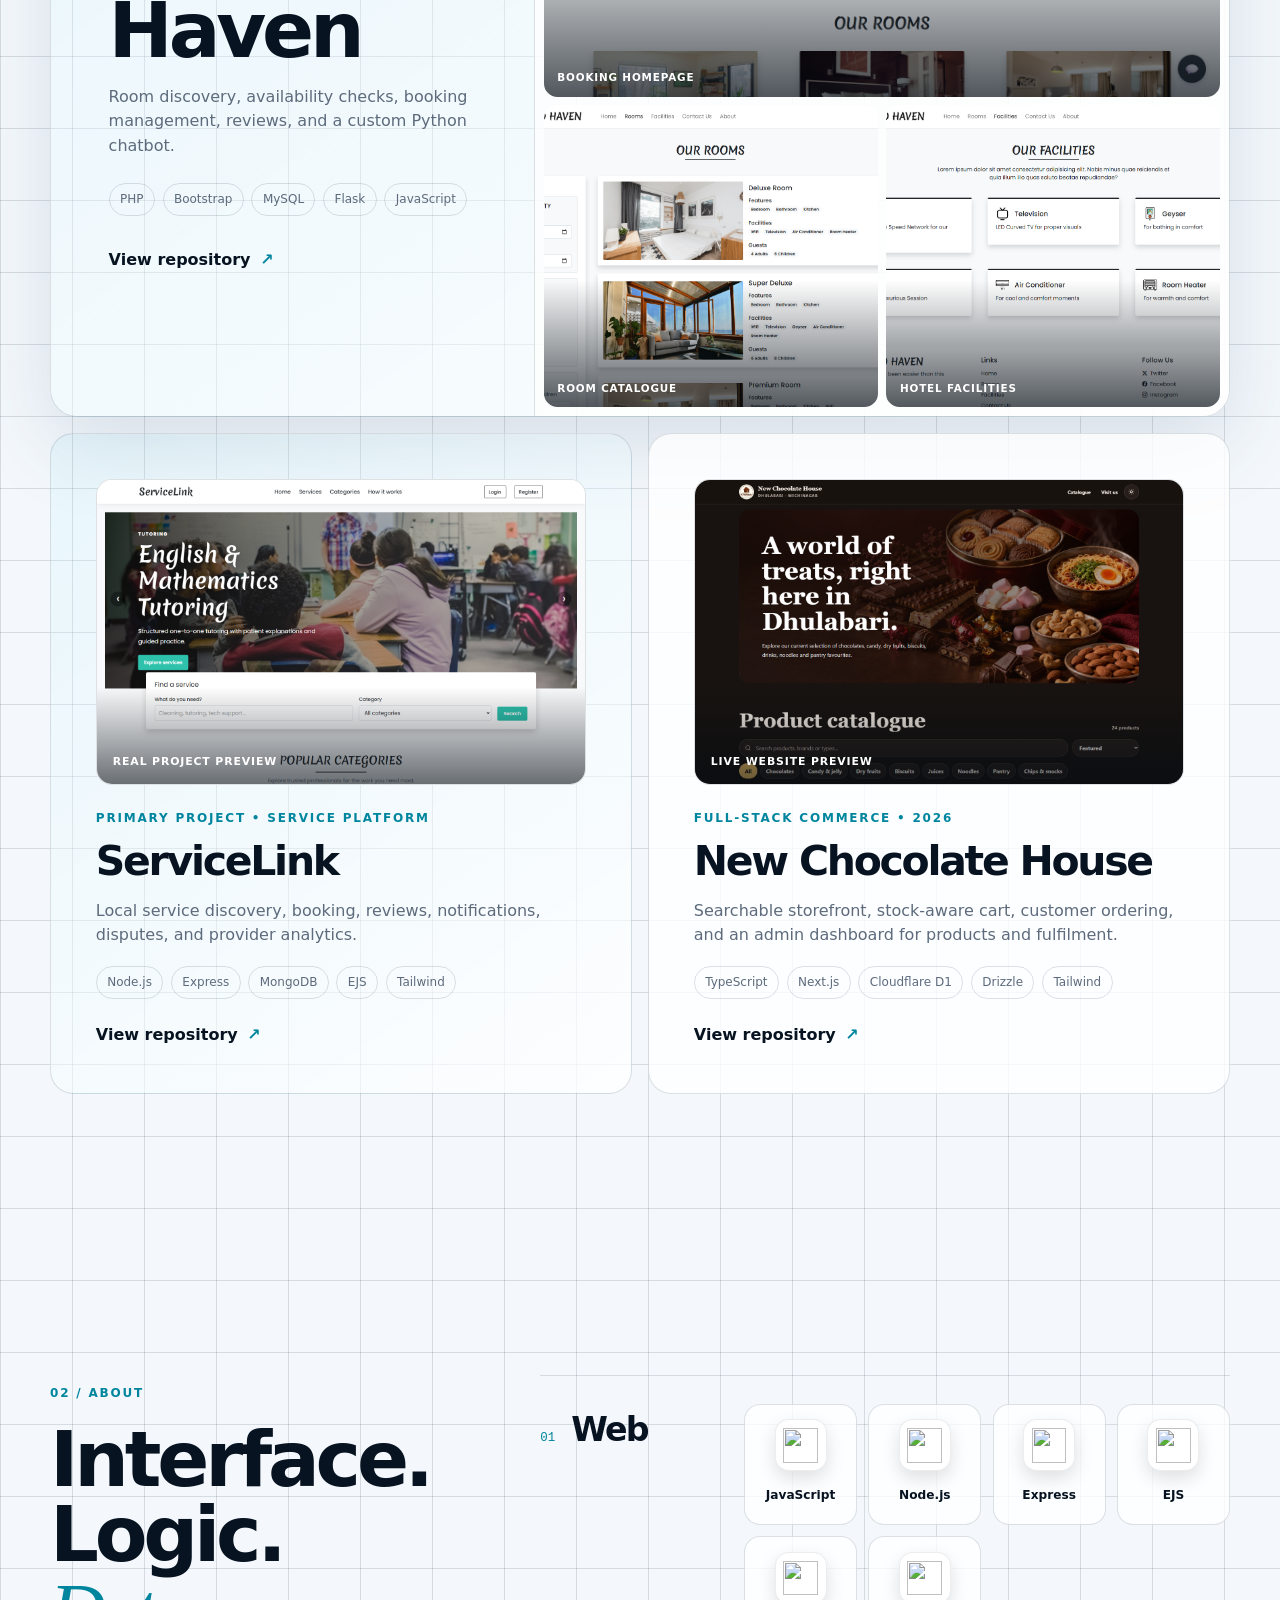
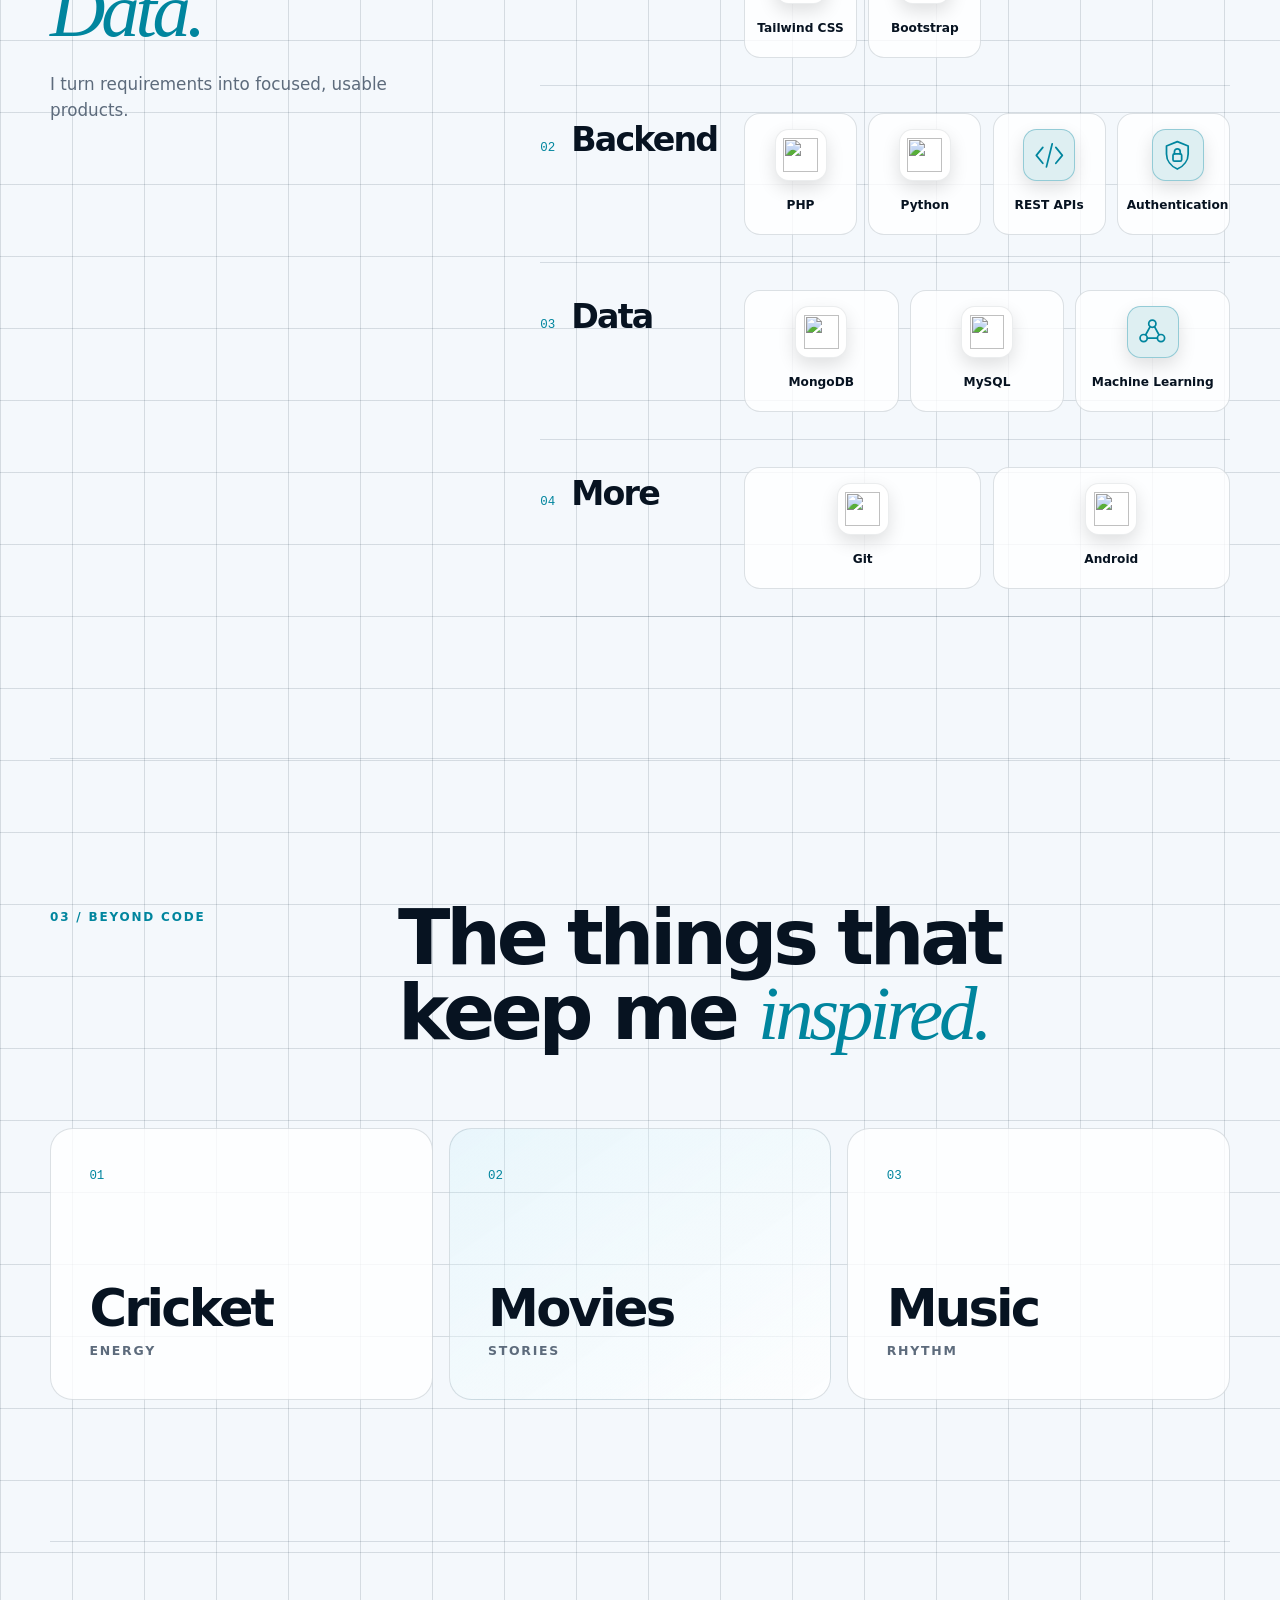
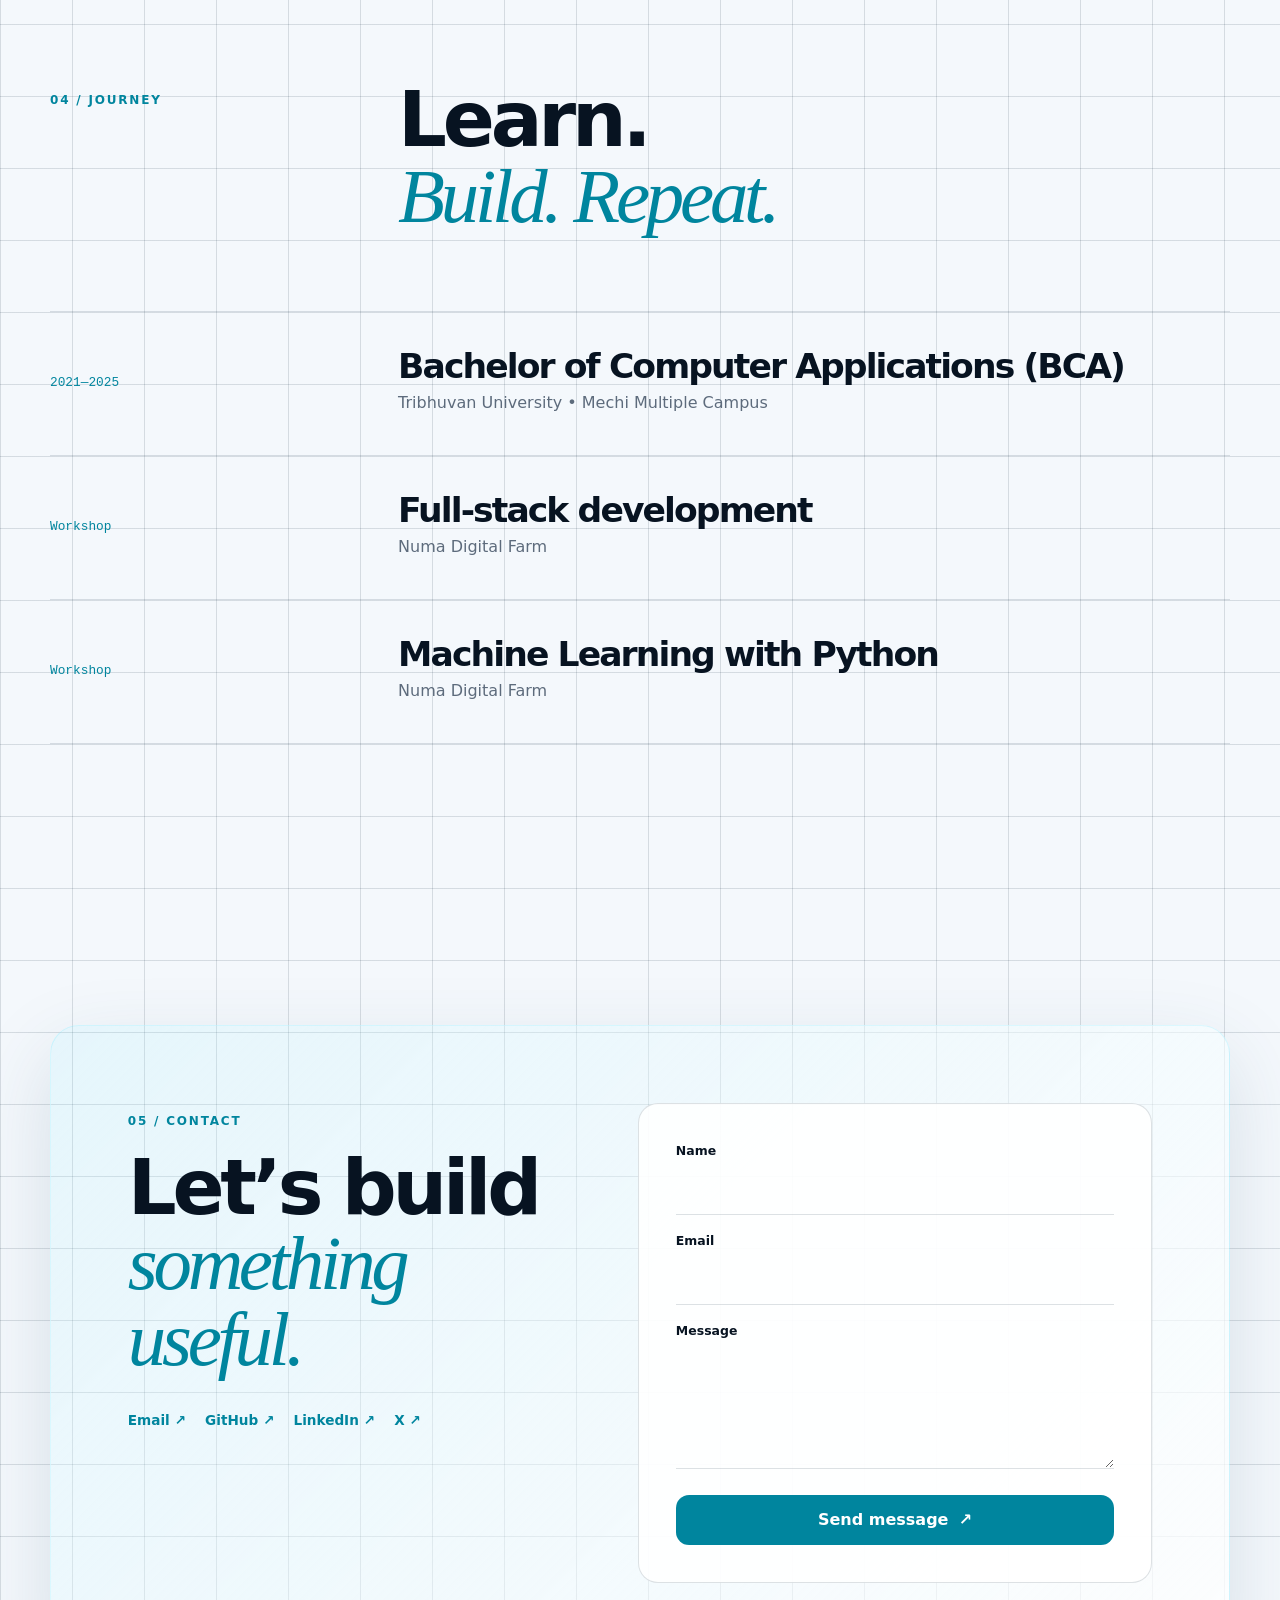
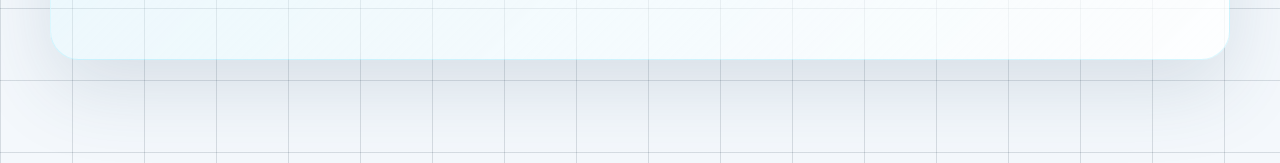
==== commit fe21f392: "Add Hotel Grand Haven image gallery" ====
--- a/index.html
+++ b/index.html
@@ -15,7 +15,7 @@
       href="data:image/svg+xml,%3Csvg xmlns='http://www.w3.org/2000/svg' viewBox='0 0 64 64'%3E%3Crect width='64' height='64' rx='16' fill='%2307111f'/%3E%3Cpath d='M18 15h18c8 0 13 4 13 11 0 4-2 7-6 9 5 2 7 5 7 11 0 9-6 13-16 13H18V15zm10 9v8h7c3 0 5-1 5-4s-2-4-5-4h-7zm0 17v9h8c3 0 5-2 5-5s-2-4-6-4h-7z' fill='%2368e7ff'/%3E%3C/svg%3E"
     />
     <title>Binay Gupta — Software Developer</title>
-    <link rel="stylesheet" href="css/portfolio.css?v=2" />
+    <link rel="stylesheet" href="css/portfolio.css?v=3" />
   </head>
   <body>
     <a class="skip-link" href="#main-content">Skip to content</a>
@@ -146,16 +146,38 @@
             >
           </div>
 
-          <figure class="project-screenshot project-screenshot-featured">
-            <img
-              src="images/projects/hotel-grand-haven.png"
-              alt="Hotel Grand Haven homepage showing its booking form and rooms"
-              width="1440"
-              height="900"
-              loading="lazy"
-            />
-            <figcaption>Real project preview</figcaption>
-          </figure>
+          <div class="project-gallery" aria-label="Hotel Grand Haven previews">
+            <figure class="project-shot project-shot-main">
+              <img
+                src="images/projects/hotel-grand-haven.png"
+                alt="Hotel Grand Haven homepage with its booking form"
+                width="1440"
+                height="900"
+                loading="lazy"
+              />
+              <figcaption>Booking homepage</figcaption>
+            </figure>
+            <figure class="project-shot">
+              <img
+                src="images/projects/hotel-grand-haven-rooms.png"
+                alt="Hotel Grand Haven room catalogue with availability filters"
+                width="1440"
+                height="900"
+                loading="lazy"
+              />
+              <figcaption>Room catalogue</figcaption>
+            </figure>
+            <figure class="project-shot">
+              <img
+                src="images/projects/hotel-grand-haven-facilities.png"
+                alt="Hotel Grand Haven facilities page"
+                width="1440"
+                height="900"
+                loading="lazy"
+              />
+              <figcaption>Hotel facilities</figcaption>
+            </figure>
+          </div>
         </article>
 
         <div class="project-grid">
--- a/css/portfolio.css
+++ b/css/portfolio.css
@@ -124,8 +124,15 @@
 .text-link span { color: var(--accent); transition: transform .2s ease; }
 .text-link:hover span { transform: translate(.2rem, -.2rem); }
 
+.project-gallery { min-width: 0; min-height: 34rem; display: grid; grid-template-columns: repeat(2, minmax(0, 1fr)); grid-template-rows: 1.4fr 1fr; gap: .55rem; padding: .55rem; border-left: 1px solid var(--line); background: color-mix(in srgb, var(--surface) 72%, transparent); }
+.project-shot { position: relative; min-width: 0; min-height: 0; margin: 0; border-radius: .85rem; background: var(--surface); overflow: hidden; }
+.project-shot-main { grid-column: 1 / -1; }
+.project-shot img { display: block; width: 100%; height: 100%; object-fit: cover; object-position: top center; transition: transform .6s cubic-bezier(.2,.75,.25,1); }
+.project-shot::after { content: ""; position: absolute; inset: 0; background: linear-gradient(180deg, transparent 58%, rgba(2, 10, 18, .68)); pointer-events: none; }
+.project-shot figcaption { position: absolute; z-index: 1; inset: auto .85rem .7rem; color: white; font-size: .65rem; font-weight: 760; letter-spacing: .08em; text-transform: uppercase; }
+.project-shot:hover img { transform: scale(1.025); }
+
 .project-screenshot { position: relative; min-width: 0; margin: 0 0 1.5rem; aspect-ratio: 16 / 10; border: 1px solid var(--line); border-radius: 1rem; background: var(--surface); overflow: hidden; }
-.project-screenshot-featured { align-self: stretch; height: 100%; min-height: 34rem; margin: 0; border-width: 0 0 0 1px; border-radius: 0; }
 .project-screenshot img { display: block; width: 100%; height: 100%; object-fit: cover; object-position: top center; transition: transform .6s cubic-bezier(.2,.75,.25,1), filter .3s ease; }
 .project-screenshot::after { content: ""; position: absolute; inset: 0; background: linear-gradient(180deg, transparent 68%, rgba(2, 10, 18, .58)); pointer-events: none; }
 .project-screenshot figcaption { position: absolute; z-index: 1; inset: auto 1rem .85rem; color: white; font-size: .68rem; font-weight: 760; letter-spacing: .08em; text-transform: uppercase; }
@@ -200,7 +207,7 @@
   .portrait img { height: min(70vh, 40rem); }
   .section-heading, .section-heading.compact { grid-template-columns: 1fr; gap: 1.2rem; }
   .featured-project { grid-template-columns: 1fr; }
-  .project-screenshot-featured { min-height: 0; aspect-ratio: 16 / 10; border-width: 1px 0 0; }
+  .project-gallery { min-height: 32rem; border-top: 1px solid var(--line); border-left: 0; }
   .about-section, .contact-panel { grid-template-columns: 1fr; }
   .about-statement { position: static; }
 }
@@ -221,6 +228,9 @@
   .hobby-grid { grid-template-columns: 1fr; }
   .hobby-grid article { min-height: 11rem; }
   .project-copy h3 { font-size: clamp(3.1rem, 15vw, 4.4rem); }
+  .project-gallery { min-height: 27rem; grid-template-rows: 1.35fr 1fr; gap: .4rem; padding: .4rem; }
+  .project-shot { border-radius: .7rem; }
+  .project-shot figcaption { inset: auto .65rem .55rem; font-size: .58rem; }
   .stack-list article { grid-template-columns: 1fr; gap: 1rem; padding: 1.35rem 0; }
   .stack-heading { padding-top: 0; }
   .tech-grid { grid-template-columns: repeat(2, minmax(0, 1fr)); }
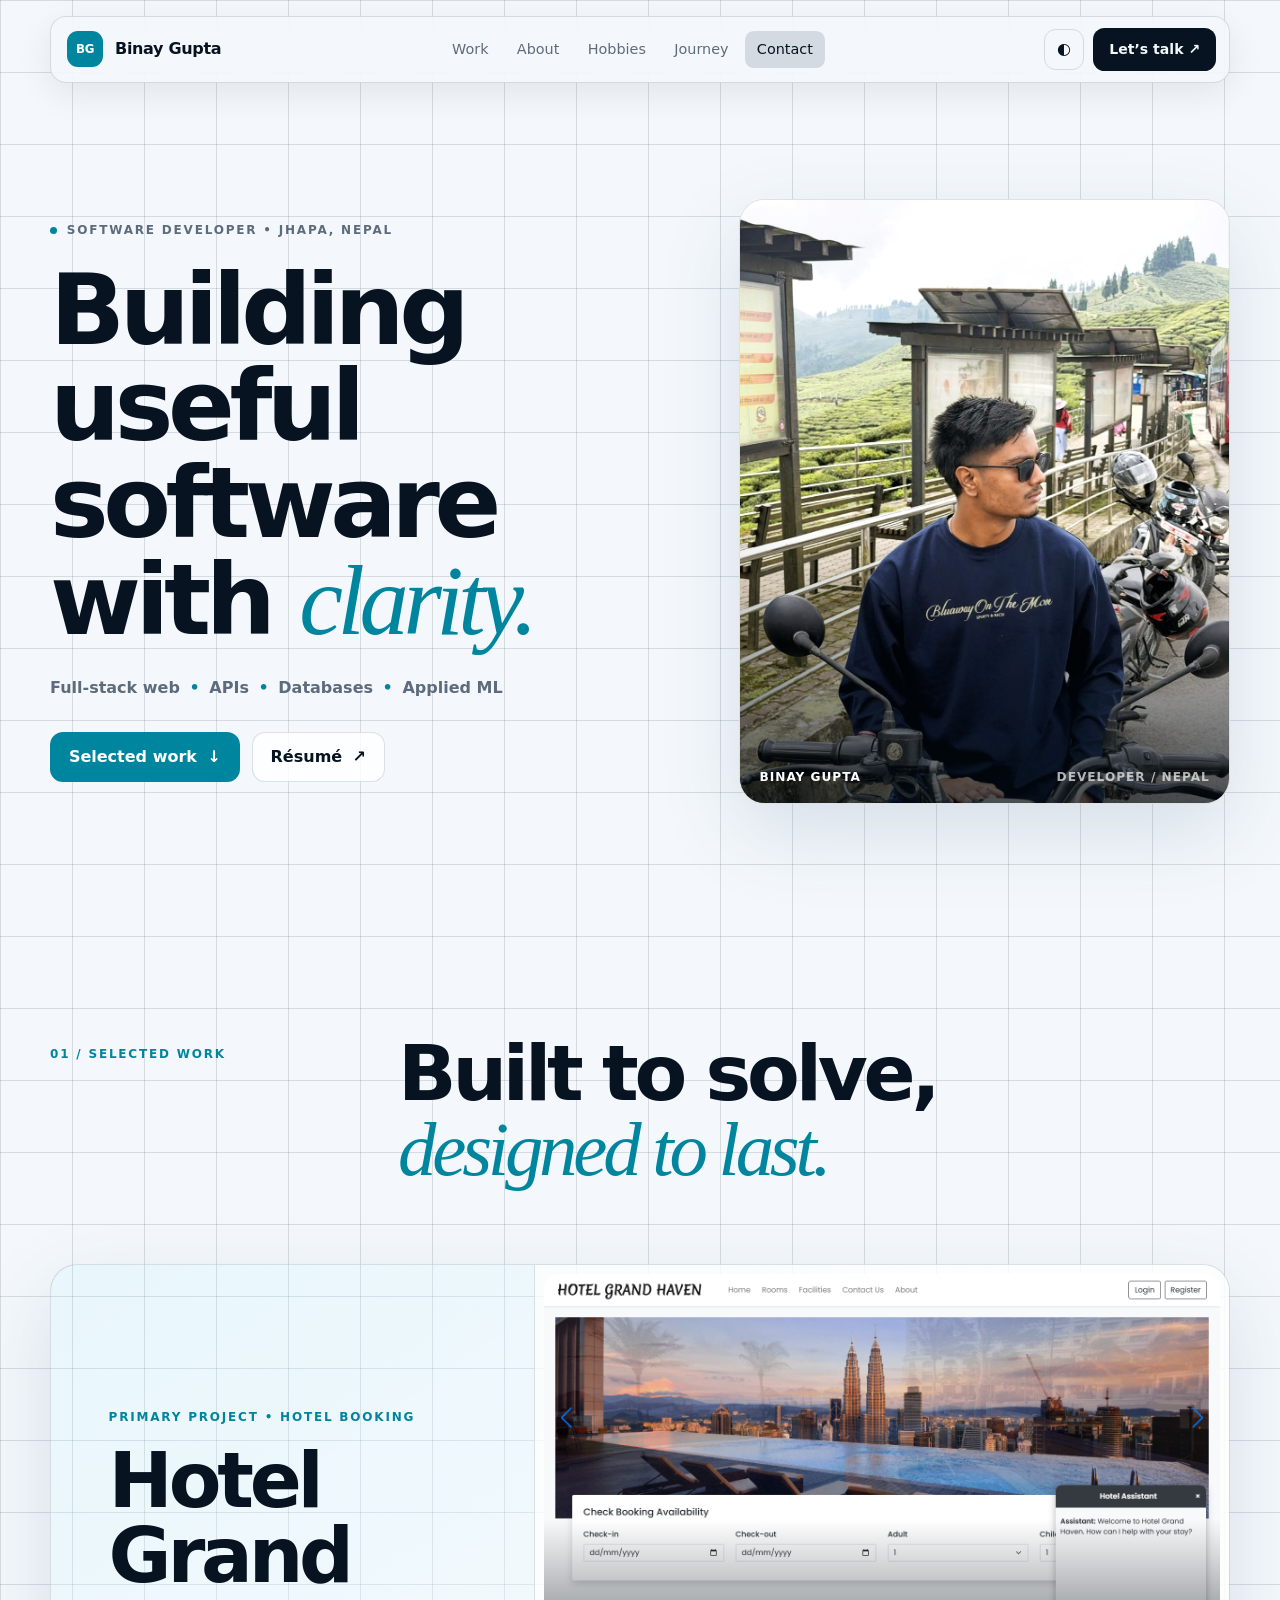
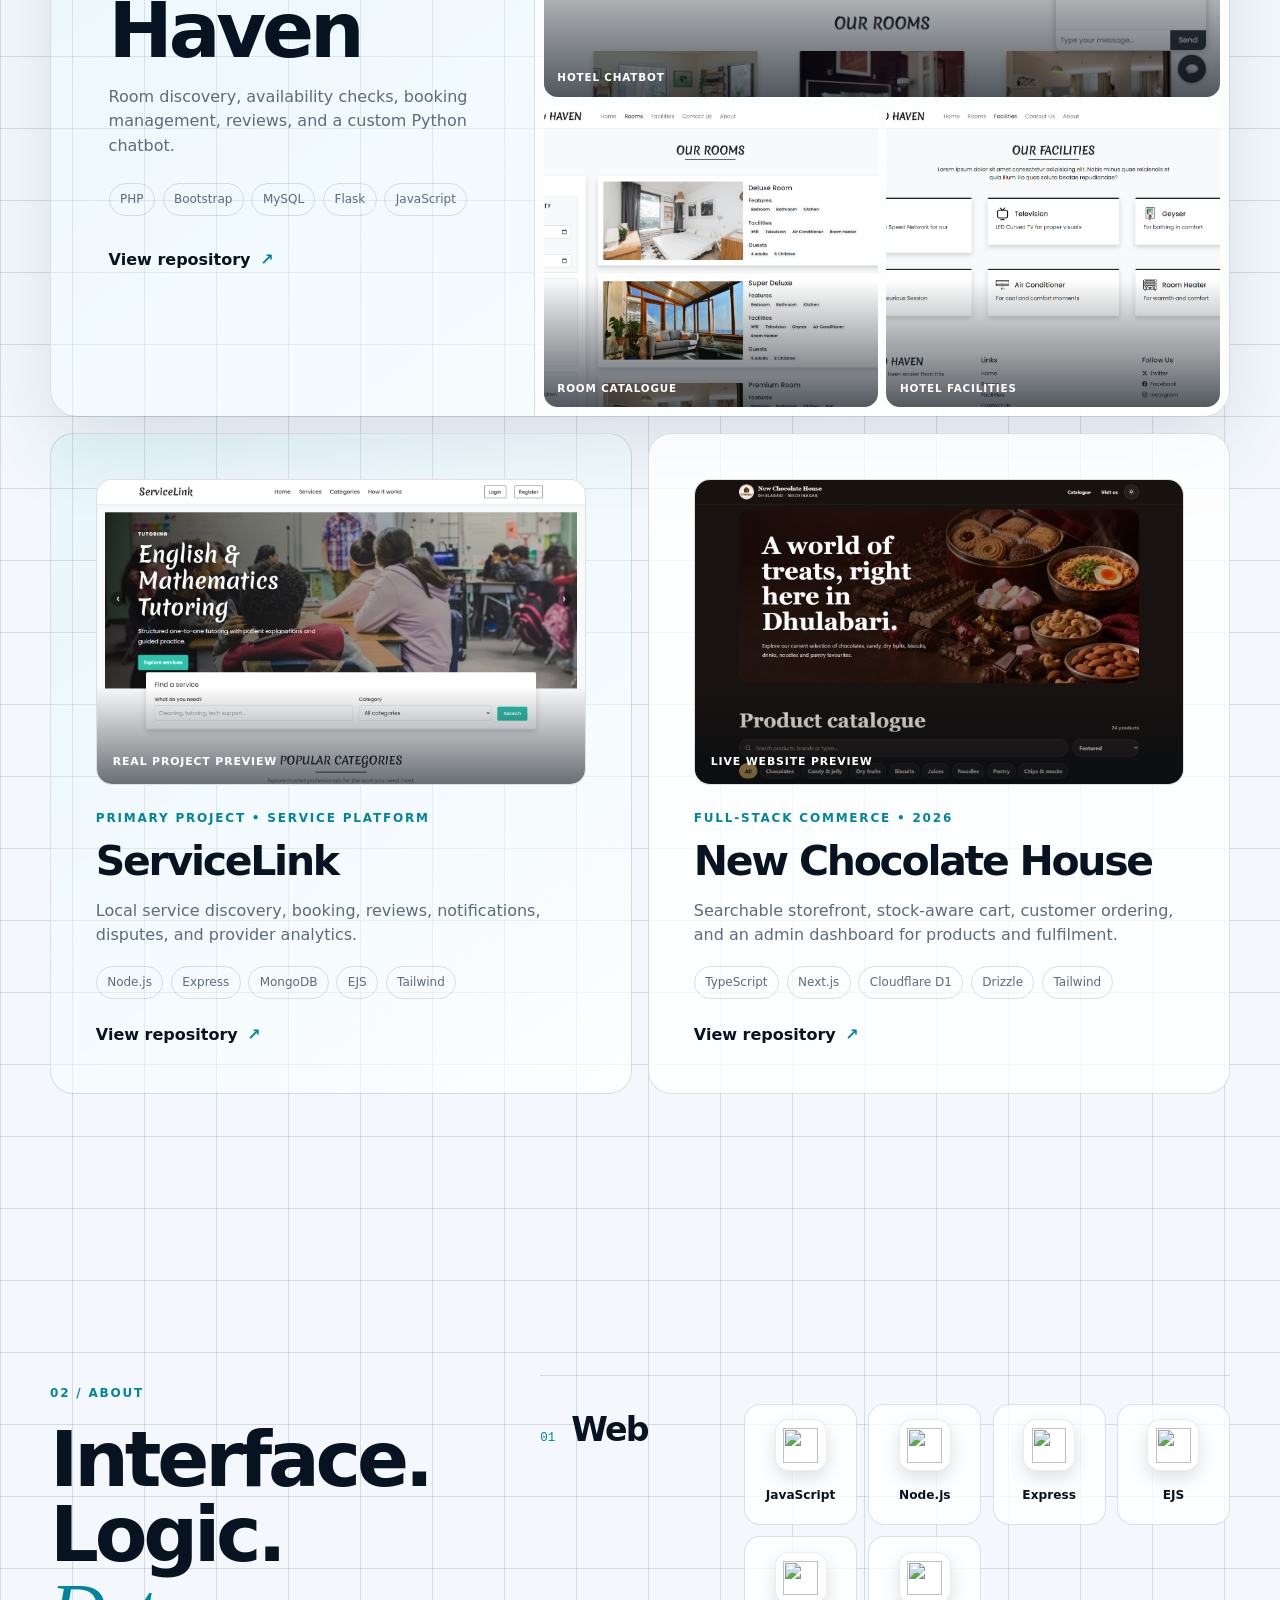
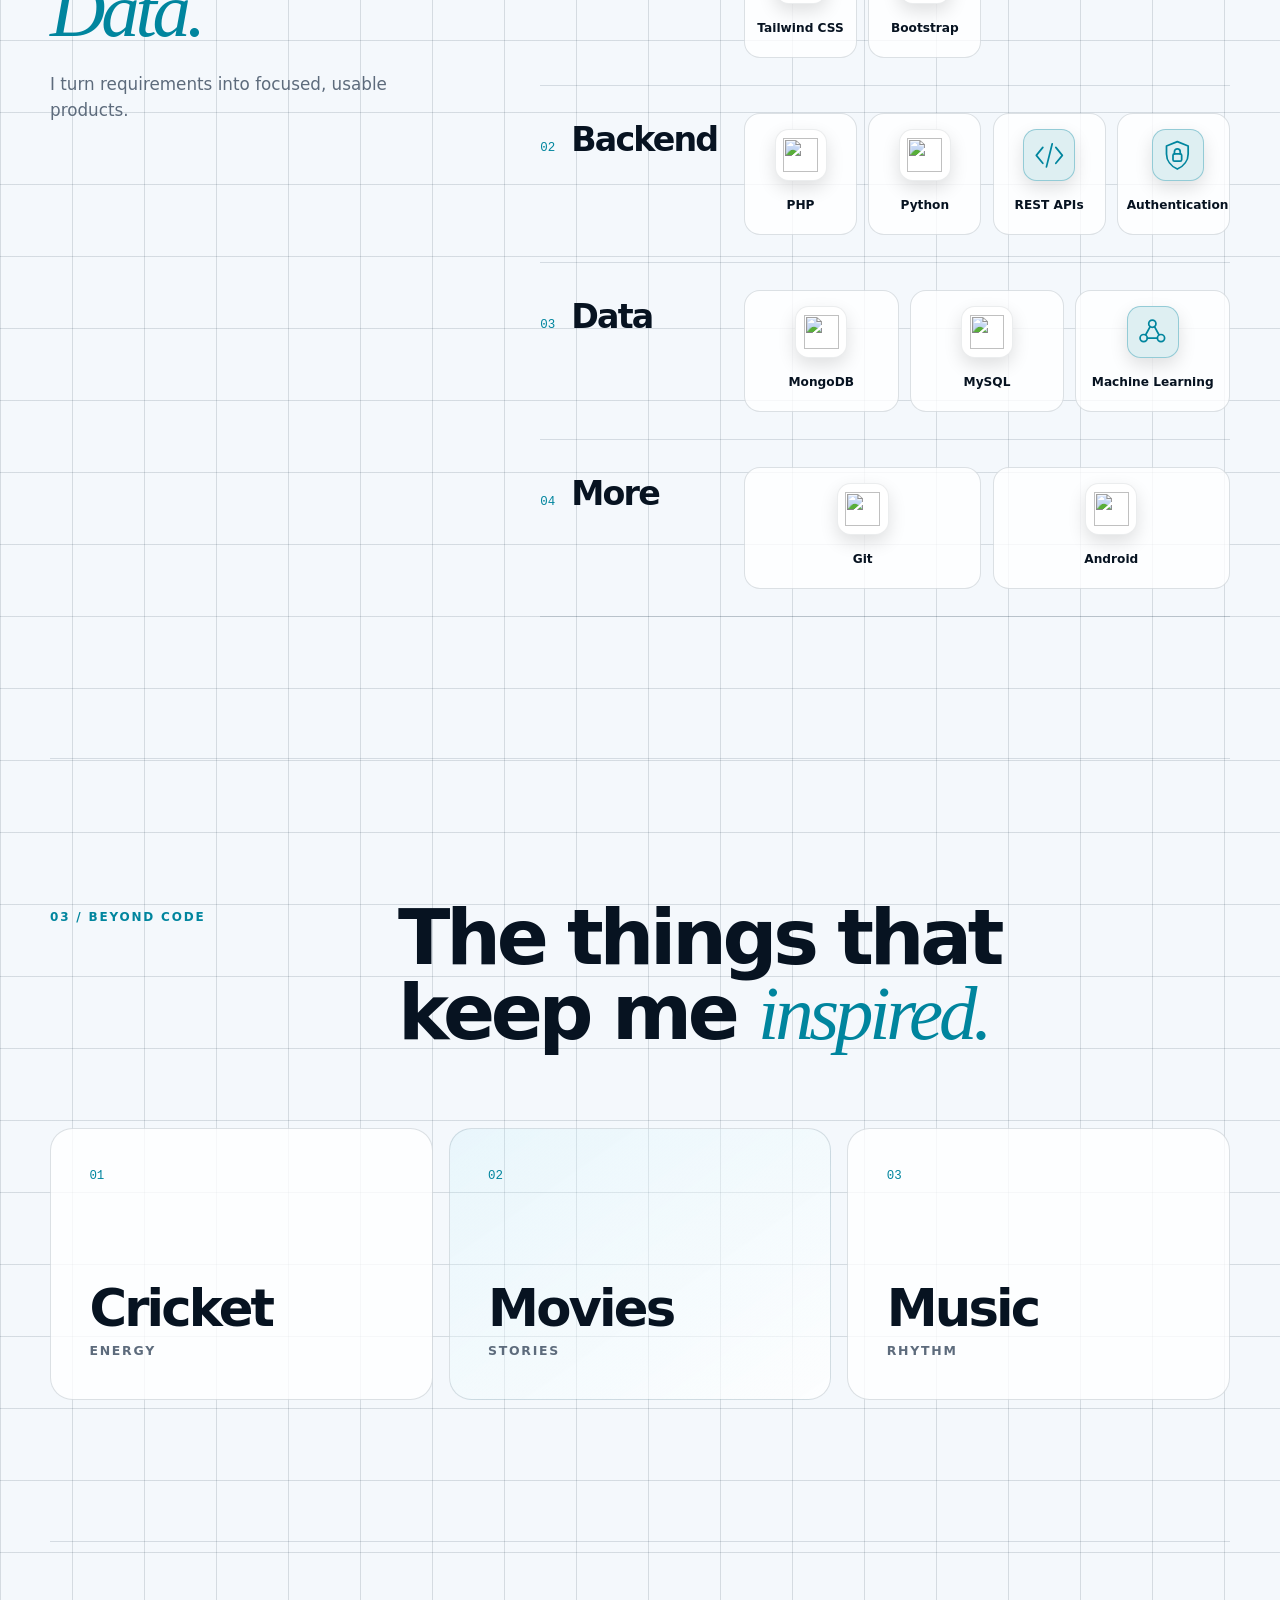
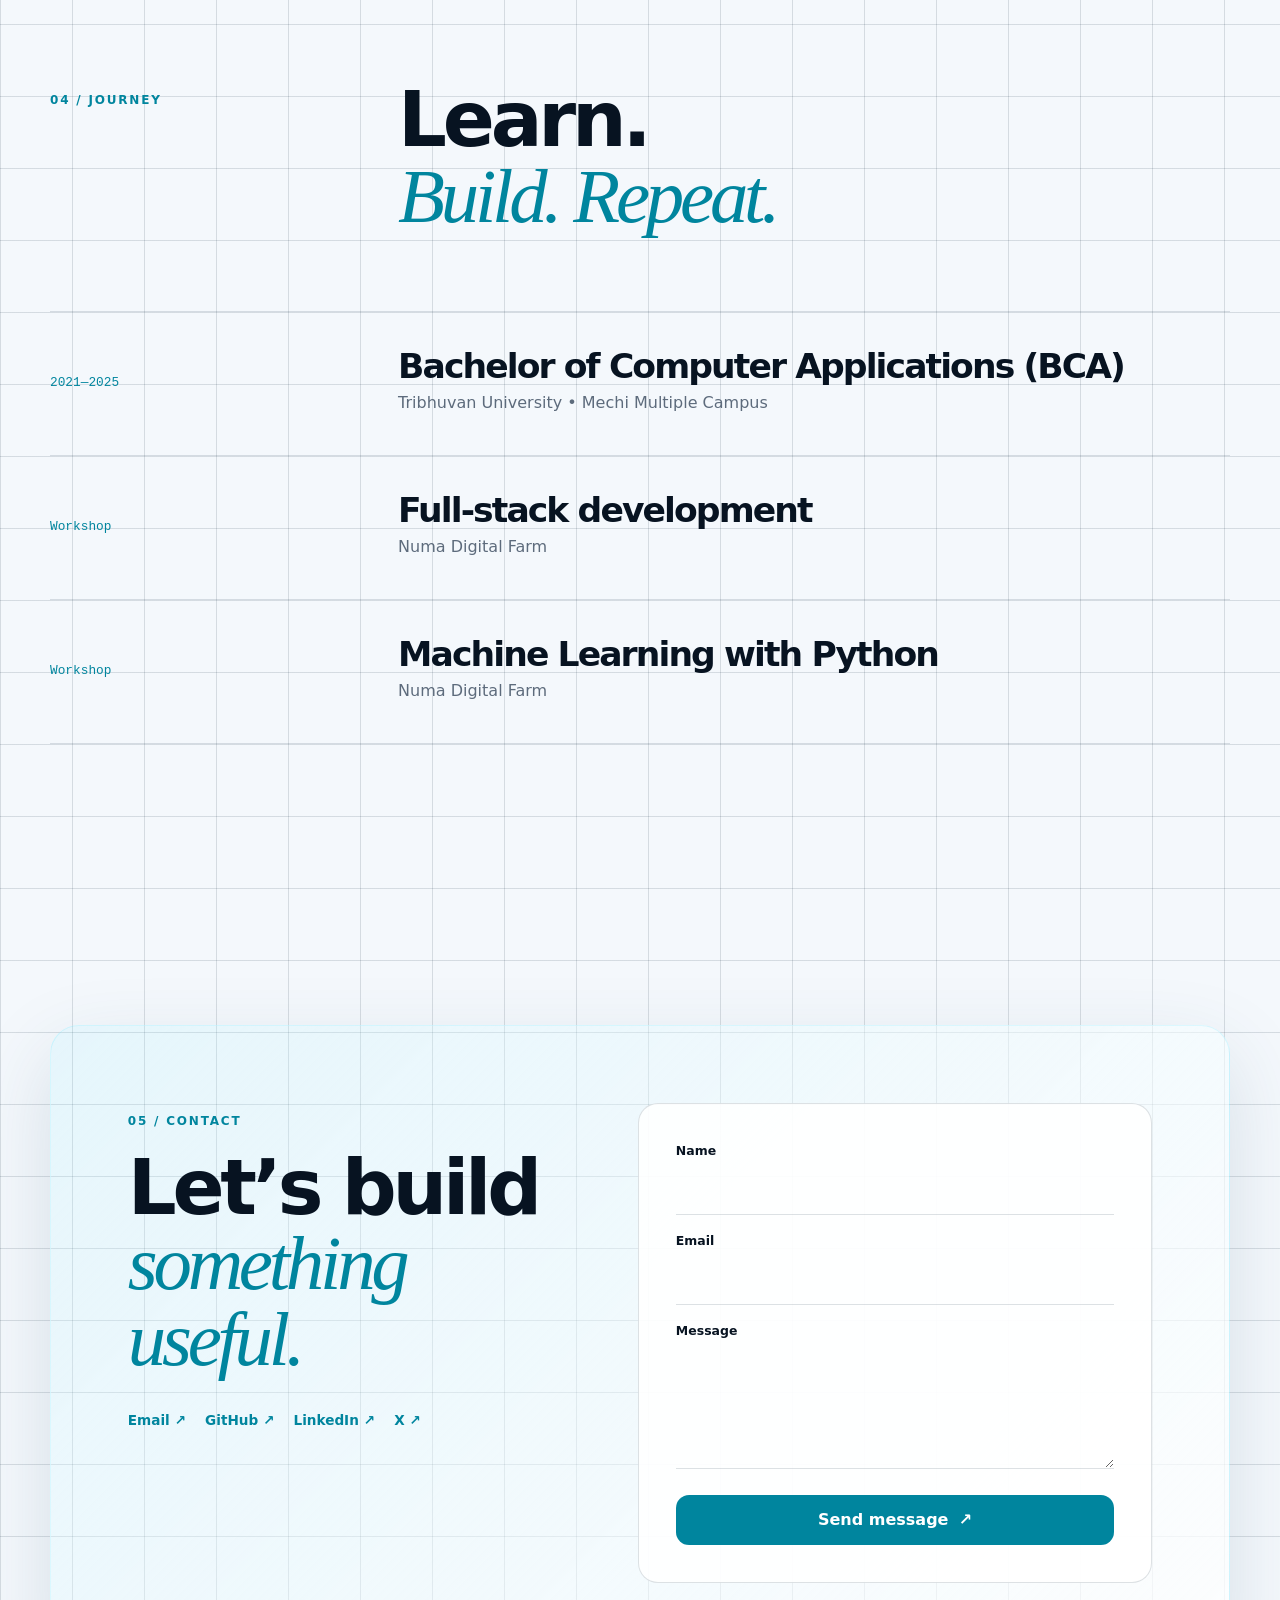
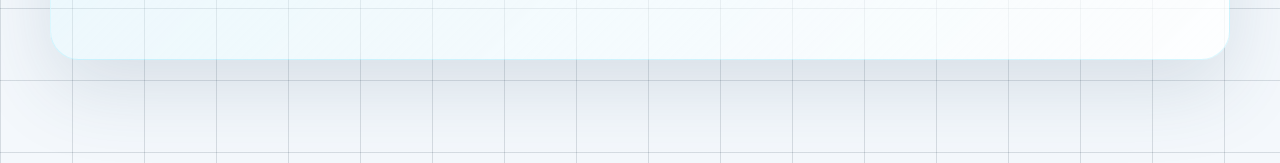
==== commit 62bc4681: "Feature Hotel Grand Haven chatbot preview" ====
--- a/index.html
+++ b/index.html
@@ -149,13 +149,13 @@
           <div class="project-gallery" aria-label="Hotel Grand Haven previews">
             <figure class="project-shot project-shot-main">
               <img
-                src="images/projects/hotel-grand-haven.png"
-                alt="Hotel Grand Haven homepage with its booking form"
+                src="images/projects/hotel-grand-haven-chatbot.png"
+                alt="Hotel Grand Haven homepage with its hotel assistant chatbot open"
                 width="1440"
                 height="900"
                 loading="lazy"
               />
-              <figcaption>Booking homepage</figcaption>
+              <figcaption>Hotel chatbot</figcaption>
             </figure>
             <figure class="project-shot">
               <img
